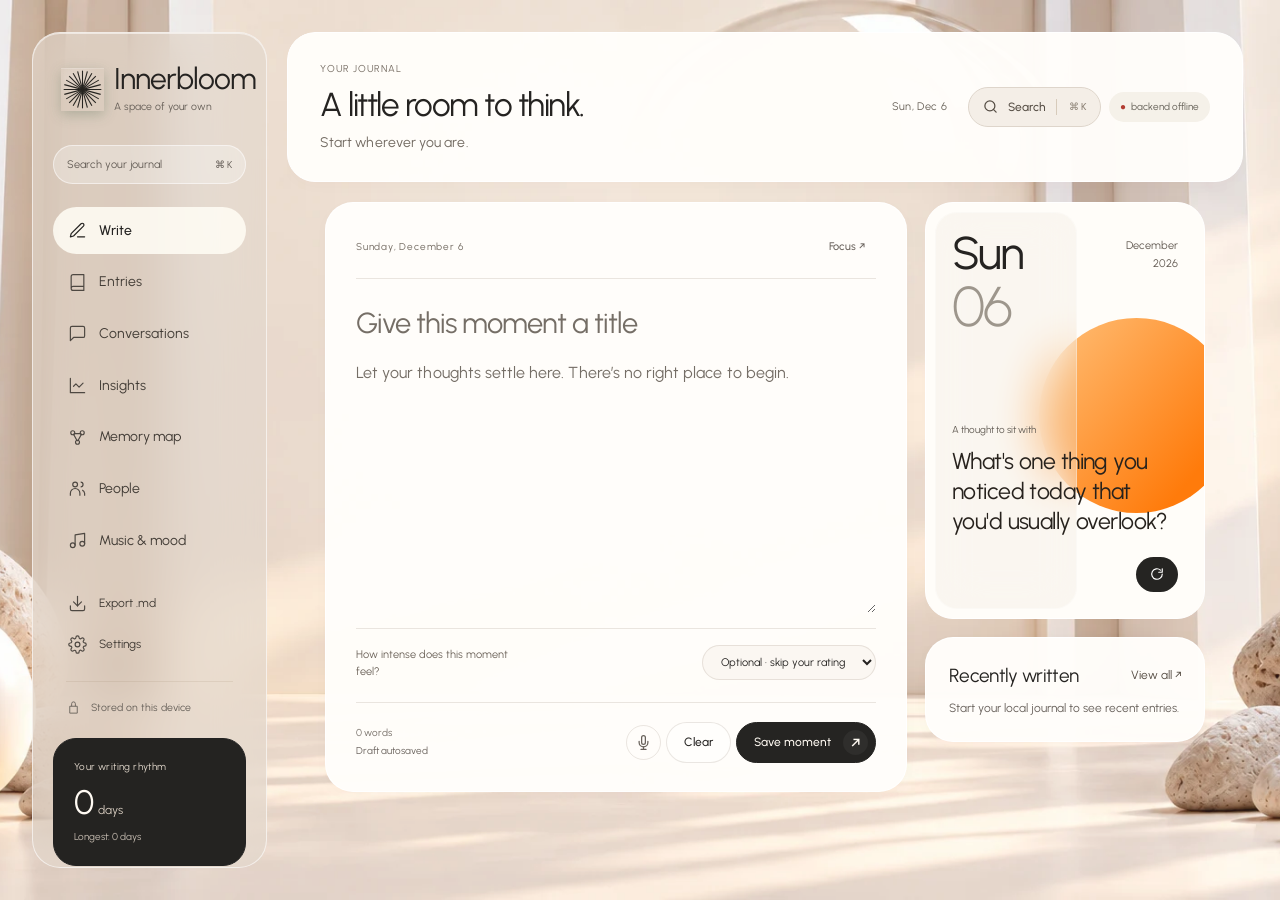
==== index.html @ 9a880c4f "Sculptural glass workspace on bundled local assets Move the frontend out of the single index.html in" ====
<!DOCTYPE html>

<html lang="en">
<head>
<meta charset="utf-8"/>
<meta content="width=device-width, initial-scale=1.0" name="viewport"/>
<link href="assets/memory-map.css?v=innerbloom-5" rel="stylesheet"/>
<title>Innerbloom — Your AI Journal</title>




<link href="assets/base.css?v=innerbloom-5" rel="stylesheet"/><link href="assets/glass.css?v=innerbloom-5" rel="stylesheet"/><link href="assets/refinements.css?v=innerbloom-5" rel="stylesheet"/><link href="assets/innerbloom.css?v=innerbloom-5" rel="stylesheet"/><meta content="light" name="color-scheme"/><meta content="default-src 'self'; script-src 'self' 'unsafe-inline'; style-src 'self' 'unsafe-inline'; font-src 'self'; img-src 'self' data: blob: https://i.scdn.co https://mosaic.scdn.co https://image-cdn-ak.spotifycdn.com https://platform-lookaside.fbsbx.com; connect-src 'self' http://127.0.0.1:* http://localhost:*; object-src 'none'; base-uri 'self'; form-action 'self'" http-equiv="Content-Security-Policy"/></head>
<body>
<!-- =========================================================================
     LAYOUT
     ========================================================================= -->
<div class="app">
<!-- -------- SIDEBAR -------- -->
<aside class="sidebar" id="sidebar">
<div class="brand">
<div class="brand-logo"><svg aria-hidden="true" fill="none" stroke="currentColor" stroke-width="1.2" viewbox="0 0 48 48"><path d="M24 3v42" transform="rotate(0 24 24)"></path><path d="M24 3v42" transform="rotate(15 24 24)"></path><path d="M24 3v42" transform="rotate(30 24 24)"></path><path d="M24 3v42" transform="rotate(45 24 24)"></path><path d="M24 3v42" transform="rotate(60 24 24)"></path><path d="M24 3v42" transform="rotate(75 24 24)"></path><path d="M24 3v42" transform="rotate(90 24 24)"></path><path d="M24 3v42" transform="rotate(105 24 24)"></path><path d="M24 3v42" transform="rotate(120 24 24)"></path><path d="M24 3v42" transform="rotate(135 24 24)"></path><path d="M24 3v42" transform="rotate(150 24 24)"></path><path d="M24 3v42" transform="rotate(165 24 24)"></path></svg></div>
<div class="brand-text">
<span class="title">Innerbloom</span>
<span class="sub">A space of your own</span>
</div>
</div><button aria-label="Search journal and commands" class="sidebar-search" data-command="" type="button"><span>Search your journal</span><kbd>⌘ K</kbd></button>

<div class="nav-item active" data-view="write" role="button" tabindex="0">
<svg fill="none" stroke="currentColor" stroke-linecap="round" stroke-linejoin="round" stroke-width="2" viewbox="0 0 24 24"><path d="M12 20h9"></path><path d="M16.5 3.5a2.121 2.121 0 0 1 3 3L7 19l-4 1 1-4 12.5-12.5z"></path></svg>
<span>Write</span><span class="kbd">W</span>
</div>
<div class="nav-item" data-view="entries" role="button" tabindex="0">
<svg fill="none" stroke="currentColor" stroke-linecap="round" stroke-linejoin="round" stroke-width="2" viewbox="0 0 24 24"><path d="M4 19.5v-15A2.5 2.5 0 0 1 6.5 2H20v20H6.5a2.5 2.5 0 0 1 0-5H20"></path></svg>
<span>Entries</span><span class="kbd">E</span>
</div>
<div class="nav-item" data-view="chat" role="button" tabindex="0">
<svg fill="none" stroke="currentColor" stroke-linecap="round" stroke-linejoin="round" stroke-width="2" viewbox="0 0 24 24"><path d="M21 15a2 2 0 0 1-2 2H7l-4 4V5a2 2 0 0 1 2-2h14a2 2 0 0 1 2 2z"></path></svg>
<span>Conversations</span><span class="kbd">C</span>
</div>
<div class="nav-item" data-view="insights" role="button" tabindex="0">
<svg fill="none" stroke="currentColor" stroke-linecap="round" stroke-linejoin="round" stroke-width="2" viewbox="0 0 24 24"><path d="M3 3v18h18"></path><path d="m19 9-5 5-4-4-3 3"></path></svg>
<span>Insights</span><span class="kbd">I</span>
</div>
<div class="nav-item" data-view="graph" role="button" tabindex="0">
<svg fill="none" stroke="currentColor" stroke-linecap="round" stroke-linejoin="round" stroke-width="2" viewbox="0 0 24 24"><circle cx="6" cy="6" r="2.5"></circle><circle cx="18" cy="6" r="2.5"></circle><circle cx="12" cy="18" r="2.5"></circle><line x1="8" x2="16" y1="7.2" y2="7.2"></line><line x1="7" x2="11.5" y1="8" y2="16"></line><line x1="17" x2="12.5" y1="8" y2="16"></line></svg>
<span>Memory map</span><span class="kbd">G</span>
</div>

<div class="nav-item" data-view="people" role="button" tabindex="0"><svg fill="none" stroke="currentColor" stroke-width="1.5" viewBox="0 0 24 24"><circle cx="9" cy="7" r="3"/><path d="M3 21v-3a6 6 0 0 1 12 0v3M16 4a3 3 0 0 1 0 6M18 14a5 5 0 0 1 3 4v3"/></svg><span>People</span></div>
<div class="nav-item" data-view="music" role="button" tabindex="0">
<svg fill="none" stroke="currentColor" stroke-linecap="round" stroke-linejoin="round" stroke-width="2" viewbox="0 0 24 24"><path d="M9 18V5l12-2v13"></path><circle cx="6" cy="18" r="3"></circle><circle cx="18" cy="16" r="3"></circle></svg>
<span>Music &amp; mood</span>
<span class="dot-indicator" id="spotify-nav-dot" style="display:none;"></span>
</div>

<div class="nav-item" id="nav-export" role="button" tabindex="0">
<svg fill="none" stroke="currentColor" stroke-linecap="round" stroke-linejoin="round" stroke-width="2" viewbox="0 0 24 24"><path d="M21 15v4a2 2 0 0 1-2 2H5a2 2 0 0 1-2-2v-4"></path><polyline points="7 10 12 15 17 10"></polyline><line x1="12" x2="12" y1="15" y2="3"></line></svg>
<span>Export .md</span>
</div>
<div class="nav-item" data-view="settings" role="button" tabindex="0">
<svg fill="none" stroke="currentColor" stroke-linecap="round" stroke-linejoin="round" stroke-width="2" viewbox="0 0 24 24"><circle cx="12" cy="12" r="3"></circle><path d="M19.4 15a1.65 1.65 0 0 0 .33 1.82l.06.06a2 2 0 0 1 0 2.83 2 2 0 0 1-2.83 0l-.06-.06a1.65 1.65 0 0 0-1.82-.33 1.65 1.65 0 0 0-1 1.51V21a2 2 0 0 1-2 2 2 2 0 0 1-2-2v-.09A1.65 1.65 0 0 0 9 19.4a1.65 1.65 0 0 0-1.82.33l-.06.06a2 2 0 0 1-2.83 0 2 2 0 0 1 0-2.83l.06-.06a1.65 1.65 0 0 0 .33-1.82 1.65 1.65 0 0 0-1.51-1H3a2 2 0 0 1-2-2 2 2 0 0 1 2-2h.09A1.65 1.65 0 0 0 4.6 9a1.65 1.65 0 0 0-.33-1.82l-.06-.06a2 2 0 0 1 0-2.83 2 2 0 0 1 2.83 0l.06.06a1.65 1.65 0 0 0 1.82.33H9a1.65 1.65 0 0 0 1-1.51V3a2 2 0 0 1 2-2 2 2 0 0 1 2 2v.09a1.65 1.65 0 0 0 1 1.51 1.65 1.65 0 0 0 1.82-.33l.06-.06a2 2 0 0 1 2.83 0 2 2 0 0 1 0 2.83l-.06.06a1.65 1.65 0 0 0-.33 1.82V9a1.65 1.65 0 0 0 1.51 1H21a2 2 0 0 1 2 2 2 2 0 0 1-2 2h-.09a1.65 1.65 0 0 0-1.51 1z"></path></svg>
<span>Settings</span>
</div>
<div class="local-note"><svg fill="none" stroke="currentColor" stroke-width="1.4" viewbox="0 0 24 24"><path d="M6 10h12v11H6zM9 10V6a3 3 0 0 1 6 0v4"></path></svg><span>Stored on this device</span></div><div class="sidebar-footer">
<div aria-label="View writing statistics" class="streak-card" id="streak-card" role="button" tabindex="0">
<div class="label">Your writing rhythm</div>
<div class="num" id="streak-num">0<span class="unit">days</span></div>
<div class="sub" id="streak-sub">Longest: 0 days</div>
</div>
</div>
</aside>
<!-- -------- MAIN -------- -->
<main class="main">
<div class="topbar"><div class="section-eyebrow" id="section-eyebrow">YOUR JOURNAL</div>
<div>
<h1 id="page-title">A little room to think.</h1>
<div class="greeting" id="greeting">Start wherever you are.</div>
</div>
<div class="topbar-actions"><span class="today-label" id="today-label"></span>
<button aria-label="Open navigation" class="btn btn-ghost mobile-menu-btn" id="menu-btn">
<svg fill="none" stroke="currentColor" stroke-linecap="round" stroke-linejoin="round" stroke-width="2" viewbox="0 0 24 24"><line x1="3" x2="21" y1="6" y2="6"></line><line x1="3" x2="21" y1="12" y2="12"></line><line x1="3" x2="21" y1="18" y2="18"></line></svg>
</button>
<button class="btn btn-ghost" id="btn-palette" title="Search journal and commands" aria-label="Search journal and commands">
<svg fill="none" stroke="currentColor" stroke-linecap="round" stroke-linejoin="round" stroke-width="2" viewbox="0 0 24 24"><circle cx="11" cy="11" r="8"></circle><line x1="21" x2="16.65" y1="21" y2="16.65"></line></svg>
<span class="search-label">Search</span><span class="search-shortcut">⌘ K</span>
</button>
<span class="badge" id="health-badge">● Connecting…</span> <span class="badge insight-badge" id="insight-badge" style="display:none;" title="Insight engines refreshing in background"><span class="spinner"></span><span id="insight-badge-text">insights catching up…</span></span>
</div>
</div>
<div class="content">
<!-- =============== WRITE =============== -->
<section class="view active" id="view-write">
<div class="write-wrap"><div class="editor"><div class="editor-heading"><span class="eyebrow" id="editor-date"></span><button class="anniv-pill" id="anniv-pill" style="display:none;" type="button"><svg aria-hidden="true" fill="none" stroke="currentColor" stroke-linecap="round" stroke-linejoin="round" stroke-width="1.5" viewBox="0 0 24 24"><path d="M12 8v4l3 2"/><circle cx="12" cy="12" r="9"/></svg><span class="anniv-pill-label">A month ago today</span><span class="anniv-pill-meta" id="anniv-pill-meta"></span><span aria-hidden="true" class="anniv-pill-arrow">↗</span></button><button aria-pressed="false" class="btn btn-ghost" id="focus-write">Focus ↗</button></div>
<div class="editor-meta-row">
<input aria-label="Entry title" class="entry-title-input" id="entry-title" placeholder="Give this moment a title" type="text"/>
</div>
<textarea aria-label="Journal entry" class="journal-textarea" id="entry-text" placeholder="Let your thoughts settle here. There’s no right place to begin."></textarea>
<div class="intensity-input"><label for="entry-intensity">How intense does this moment feel?</label><select class="select" id="entry-intensity"><option value="">Optional · skip your rating</option><option value="1">1 / 10 · Low intensity</option><option value="2">2 / 10</option><option value="3">3 / 10</option><option value="4">4 / 10</option><option value="5">5 / 10</option><option value="6">6 / 10</option><option value="7">7 / 10</option><option value="8">8 / 10</option><option value="9">9 / 10</option><option value="10">10 / 10 · High intensity</option></select></div><div class="editor-footer">
<div class="editor-stats">
<span id="word-count">0 words</span>
<span class="auto" id="draft-status">Draft autosaved</span>
</div>
<div class="editor-buttons">
<button aria-label="On-device dictation" class="mic-btn" id="mic-btn" title="On-device dictation">
<svg fill="none" stroke="currentColor" stroke-linecap="round" stroke-linejoin="round" stroke-width="2" viewbox="0 0 24 24"><path d="M12 1a3 3 0 0 0-3 3v8a3 3 0 0 0 6 0V4a3 3 0 0 0-3-3z"></path><path d="M19 10v2a7 7 0 0 1-14 0v-2"></path><line x1="12" x2="12" y1="19" y2="23"></line><line x1="8" x2="16" y1="23" y2="23"></line></svg>
</button>
<button class="btn" id="clear-btn">Clear</button>
<button class="btn btn-primary" id="save-btn"><span>Save moment</span><span aria-hidden="true" class="button-arrow">↗</span></button>
</div>
</div>
</div><aside class="write-rail"><div class="sun-panel"><div class="calendar-heading"><div><span id="day-name"></span><strong id="day-number"></strong></div><span id="month-label"></span></div><div aria-hidden="true" class="sun-disc"></div><div aria-hidden="true" class="frost-strip"></div><div class="prompt-slot"><div class="prompt-card">

<div style="flex:1;">
<div class="label">A thought to sit with</div>
<div class="text" id="prompt-text">Loading a gentle place to begin…</div>
</div>
<button class="btn btn-ghost" id="refresh-prompt" title="New prompt">
<svg fill="none" stroke="currentColor" stroke-linecap="round" stroke-linejoin="round" stroke-width="2" viewbox="0 0 24 24"><path d="M21 12a9 9 0 1 1-3-6.7"></path><polyline points="21 3 21 9 15 9"></polyline></svg>
</button>
</div></div></div><section class="recent-panel"><div class="panel-heading"><h3>Recently written</h3><button class="text-action" data-go="entries">View all ↗</button></div><div id="write-recent"><p class="muted">Your recent moments will appear here.</p></div></section></aside></div>
</section>
<!-- =============== ENTRIES =============== -->
<section class="view" id="view-entries"><div class="archive-panel paper-surface"><div class="panel-heading"><span class="eyebrow" id="entries-count">YOUR COLLECTION</span><button class="btn btn-primary" data-go="write">New entry <span class="button-arrow">＋</span></button></div>
<div class="filters">
<select aria-label="Sort entries" class="select" id="entry-sort"><option value="newest">Newest first</option><option value="oldest">Oldest first</option></select><div class="search-wrap">
<svg fill="none" stroke="currentColor" stroke-linecap="round" stroke-linejoin="round" stroke-width="2" viewbox="0 0 24 24"><circle cx="11" cy="11" r="8"></circle><line x1="21" x2="16.65" y1="21" y2="16.65"></line></svg>
<input aria-label="Search entries" class="input" id="search-input" placeholder="Find a thought, a feeling, a day…" type="text"/>
</div>
<div id="emotion-chips" style="display:flex;gap:6px;flex-wrap:wrap;"></div>
</div>
<div id="entries-list"></div>
</div><aside class="archive-rail"><section class="calendar-panel paper-surface"><div class="panel-heading"><h3 id="archive-month"></h3><div class="calendar-arrows"><button aria-label="Previous month" class="btn btn-ghost" id="calendar-prev">←</button><button aria-label="Next month" class="btn btn-ghost" id="calendar-next">→</button></div></div><div class="calendar-week"><span>M</span><span>T</span><span>W</span><span>T</span><span>F</span><span>S</span><span>S</span></div><div class="calendar-grid" id="archive-calendar"></div><button class="text-action" hidden="" id="calendar-clear">Clear date filter ×</button><div aria-hidden="true" class="calendar-art"><div class="sun-disc"></div><div class="frost-strip"></div></div><p class="calendar-caption">A life, in little moments.</p></section><section class="dark-note"><span>Return to a thought</span><p>Ask your journal what connects these pages.</p><button class="text-action" data-go="chat">Start a conversation ↗</button></section></aside></section>
<!-- =============== CHAT =============== -->
<section class="view" id="view-chat">
<div class="chat-wrap">
<div class="chat-bar">
<div aria-label="Voice" class="persona-picker" id="persona-picker" role="radiogroup"> <button class="persona-pill active" data-persona="companion" type="button"><span class="p-name">Companion</span><span class="p-desc">Warm friend who’s read it all</span></button> <button class="persona-pill" data-persona="observer" type="button"><span class="p-name">Observer</span><span class="p-desc">Quiet, evidence-first</span></button> <button class="persona-pill" data-persona="challenger" type="button"><span class="p-name">Challenger</span><span class="p-desc">Kind but direct</span></button> </div>
<div class="spacer"></div>
<span class="hint">Grounded in your entries</span>
</div>
<div class="chat-feed" id="chat-feed">
<div class="chat-welcome" id="chat-welcome">
<span class="eyebrow">A PLACE TO BEGIN</span><h3>What’s on your mind?</h3>
<p>Start with a question. Follow it back to the moments that matter.</p>
<div class="suggest-wrap">
<div class="suggest" data-q="How have I been feeling this week?" role="button" tabindex="0">How have I been feeling this week?</div>
<div class="suggest" data-q="What themes come up most in my writing?" role="button" tabindex="0">Recurring themes</div>
<div class="suggest" data-q="What am I avoiding?" role="button" tabindex="0">What am I avoiding?</div>
<div class="suggest" data-q="Summarize my last month in 3 sentences." role="button" tabindex="0">Summarize my month</div>
</div>
</div>
</div>
<div class="chat-input-wrap">
<textarea aria-label="Message your journal" class="chat-input" id="chat-input" placeholder="Ask your journal anything…" rows="1"></textarea>
<button aria-label="Send message" class="send-btn" id="chat-send">
<svg fill="none" stroke="currentColor" stroke-linecap="round" stroke-linejoin="round" stroke-width="2" viewbox="0 0 24 24"><line x1="22" x2="11" y1="2" y2="13"></line><polygon points="22 2 15 22 11 13 2 9 22 2"></polygon></svg>
</button>
</div>
</div>
</section>
<!-- =============== INSIGHTS =============== -->
<section class="view" id="view-insights"><div aria-label="Insight sections" class="insight-tabs" role="tablist"><button aria-controls="insight-overview" aria-selected="true" data-insight-tab="overview" id="tab-overview" role="tab" tabindex="0" type="button">Overview</button><button aria-controls="insight-activity" aria-selected="false" data-insight-tab="activity" id="tab-activity" role="tab" tabindex="-1" type="button">Writing habits</button><button aria-controls="insight-reflections" aria-selected="false" data-insight-tab="reflections" id="tab-reflections" role="tab" tabindex="-1" type="button">Reflections</button><button aria-controls="insight-contradictions" aria-selected="false" data-insight-tab="contradictions" id="tab-contradictions" role="tab" tabindex="-1" type="button">Contradictions</button><button aria-controls="insight-triggers" aria-selected="false" data-insight-tab="triggers" id="tab-triggers" role="tab" tabindex="-1" type="button">Triggers</button><button aria-controls="insight-wellbeing" aria-selected="false" data-insight-tab="wellbeing" id="tab-wellbeing" role="tab" tabindex="-1" type="button">Wellbeing</button><button aria-controls="insight-story" aria-selected="false" data-insight-tab="story" id="tab-story" role="tab" tabindex="-1" type="button">Your story</button></div><section aria-labelledby="tab-overview" class="insight-panel" id="insight-overview" role="tabpanel"><div class="insight-overview-grid"><section class="rhythm-panel paper-surface"><div class="section-title">
<h3>The rhythm of your month</h3>
<span class="sub">Last 30 days · model-estimated intensity</span>
</div><div class="card" style="padding-bottom:8px;">
<div id="mood-line-wrap" style="position:relative;height:130px;">
<canvas aria-label="Emotional intensity over the last 30 days; summary below" id="mood-line-canvas" role="img" style="width:100%;height:100%;display:block;"></canvas>
</div>
<div class="chart-axis" id="chart-axis"></div>
<div id="mood-week-compare" style="display:flex;gap:20px;flex-wrap:wrap;margin-top:14px;padding-top:12px;border-top:1px solid var(--border);"></div>
</div><p class="chart-note">These are model estimates of emotional intensity, not measures of a good or bad day. Your own ratings stay with each entry.</p><div class="stat-grid" id="stat-grid"></div></section><aside class="themes-panel paper-surface"><div class="theme-number" id="theme-count">—</div><p class="theme-label">Recurring themes</p><div aria-hidden="true" class="sun-disc"></div><div aria-hidden="true" class="frost-strip"></div><div class="themes-summary" id="themes-summary"><p class="muted">Your recurring topics will take shape as you write.</p></div><button class="btn btn-primary" data-go="graph">Explore connections <span class="button-arrow">↗</span></button></aside></div><section class="evidence-panel paper-surface"><div class="panel-heading"><span class="eyebrow">THE PAGES BEHIND THE PATTERN</span><button class="text-action" data-go="entries">All entries ↗</button></div><div class="evidence-grid" id="insight-evidence"><p class="muted">Your journal entries will appear here.</p></div></section></section><section aria-labelledby="tab-activity" class="insight-panel paper-surface" hidden="" id="insight-activity" role="tabpanel"><div class="section-title">
<h3>The days you came back.</h3>
<span class="sub">A month at a time</span>
</div><div class="card">
<div class="heatmap-wrap"><div class="heatmap" id="heatmap"></div></div>

</div><div class="insight-row" style="margin-top:14px;">
<div class="card">
<div class="section-label" style="font-size:10px;text-transform:uppercase;letter-spacing:0.14em;color:var(--text-dim);margin-bottom:14px;font-weight:700;">The feelings in your pages</div>
<div id="emotion-bars"></div>
</div>
<div class="card">
<div class="section-label" style="font-size:10px;text-transform:uppercase;letter-spacing:0.14em;color:var(--text-dim);margin-bottom:14px;font-weight:700;">What keeps returning</div>
<div class="tag-cloud" id="tag-cloud"></div>
</div>
</div></section><section aria-labelledby="tab-reflections" class="insight-panel paper-surface" hidden="" id="insight-reflections" role="tabpanel"><div class="section-title">
<h3>AI reflection</h3>
<div class="section-title-actions">
<button class="btn" id="btn-weekly">Weekly</button>
<button class="btn" id="btn-monthly">Monthly</button>
<button class="btn btn-primary" id="btn-analyze">Analyze all</button>
</div>
</div><div class="analysis-box" id="analysis-box">Pick a timeframe above and I'll read through your entries.</div></section><section aria-labelledby="tab-contradictions" class="insight-panel paper-surface" hidden="" id="insight-contradictions" role="tabpanel"><div class="section-title">
<h3>Contradictions</h3>
<div class="section-title-actions">
<span class="contradictions-meta" id="contradictions-meta"></span>
<button class="btn btn-primary" id="btn-contradictions-refresh">Find contradictions</button>
</div>
</div><div class="contradiction-list" id="contradiction-list">
<div class="contradictions-empty">Click "Find contradictions" to scan your last 60 days for gaps between what you say and what you do.</div>
</div></section><section aria-labelledby="tab-triggers" class="insight-panel paper-surface" hidden="" id="insight-triggers" role="tabpanel"><div class="section-title">
<h3>Emotional triggers</h3>
<div class="section-title-actions">
<span class="contradictions-meta" id="triggers-meta"></span>
<button class="btn btn-primary" id="btn-triggers-refresh">Map triggers</button>
</div>
</div><div class="trigger-grid" id="trigger-grid">
<div class="triggers-empty">Click "Map triggers" to find what consistently lifts or drains your mood across the last 90 days.</div>
</div></section><section aria-labelledby="tab-wellbeing" class="insight-panel paper-surface" hidden="" id="insight-wellbeing" role="tabpanel"><div class="section-title">
<h3>Wellbeing radar</h3>
<div class="section-title-actions">
<span class="contradictions-meta" id="wellbeing-meta"></span>
<button class="btn btn-primary" id="btn-wellbeing-refresh">Run check</button>
</div>
</div><div class="wellbeing-row" id="wellbeing-row">
<div class="wellbeing-card ok">
<div class="level-strip"></div>
<div class="head"><div class="name">Burnout</div><div class="level">—</div></div>
<div class="summary muted">Click "Run check" to scan the last 14 days for chronic fatigue patterns.</div>
</div>
<div class="wellbeing-card ok">
<div class="level-strip"></div>
<div class="head"><div class="name">Negative spiral</div><div class="level">—</div></div>
<div class="summary muted">Click "Run check" to scan recent days for rapid mood decline.</div>
</div>
</div></section><section aria-labelledby="tab-story" class="insight-panel paper-surface" hidden="" id="insight-story" role="tabpanel"><div class="section-title">
<h3>Your story</h3>
<div class="section-title-actions">
<span class="contradictions-meta" id="narrative-meta"></span>
<button class="btn btn-primary" id="btn-narrative-refresh">Build narrative</button>
</div>
</div><div id="narrative-host">
<div class="narrative-empty">Click "Build narrative" to generate a self-narrative from your last 120 days.</div>
</div></section></section>
<!-- =============== MEMORY GRAPH =============== -->
<section class="view" id="view-graph">
<div class="memory-explorer paper-surface" id="memory-explorer"></div></section>
<!-- =============== MUSIC (SPOTIFY) =============== -->
<section class="view" id="view-people"><div id="people-content"></div></section>
<section class="view" id="view-music">
<div id="music-content"></div>
</section>
<!-- =============== SETTINGS =============== -->
<section class="view" id="view-settings">
<div id="settings-content"></div>
</section>
</div>
</main>
</div>
<!-- =========================================================================
     ENTRY MODAL
     ========================================================================= -->
<div aria-labelledby="modal-title" aria-modal="true" class="modal-backdrop" id="entry-modal" role="dialog">
<div class="modal" id="modal-inner">
<div class="modal-head">
<div style="flex:1;min-width:0;">
<h2 id="modal-title"></h2>
<div class="meta" id="modal-meta"></div>
</div>
<button aria-label="close" class="btn btn-ghost" id="modal-close">
<svg fill="none" stroke="currentColor" stroke-linecap="round" stroke-linejoin="round" stroke-width="2" viewbox="0 0 24 24"><line x1="18" x2="6" y1="6" y2="18"></line><line x1="6" x2="18" y1="6" y2="18"></line></svg>
</button>
</div>
<div class="body" id="modal-body"></div>
<div class="section-label">Reflection questions</div>
<div id="modal-reflect">
<div style="color:var(--text-muted);font-size:13px;">Tap "Questions" below to receive three open prompts about this entry.</div>
</div>
<div class="section-label">Connections</div>
<div id="modal-connections">
<div style="color:var(--text-muted);font-size:13px;">Tap "Connections" below to find related past entries.</div>
</div>
<div class="modal-actions">
<button class="btn btn-danger" id="modal-delete">Delete</button>
<button class="btn" id="modal-edit">Edit</button>
<button class="btn" id="modal-connections-btn">Connections</button>
<button class="btn" id="modal-generate">Questions</button>
<button class="btn btn-primary" id="modal-dismiss">Done</button>
</div>
</div>
</div>
<!-- =========================================================================
     COMMAND PALETTE
     ========================================================================= -->
<div aria-label="Journal command palette" aria-modal="true" class="palette-backdrop" id="palette" role="dialog">
<div class="palette">
<input aria-label="Search entries and commands" class="palette-input" id="palette-input" placeholder="Search entries, jump to a view, or run an action…" type="text"/>
<div class="palette-list" id="palette-list"></div>
</div>
</div>
<div aria-live="polite" class="toast-host" id="toast-host" role="status"></div>
<!-- =========================================================================
     PERSON DETAIL MODAL — social CRM, opens from a person card
     ========================================================================= -->
<div class="modal-backdrop" id="person-modal">
  <div class="modal" id="person-modal-inner" role="dialog" aria-modal="true" aria-label="Person detail"></div>
</div>
<!-- =========================================================================
     MONTH-AGO MODAL — opens from the .anniv-pill on the Write view
     ========================================================================= -->
<div class="modal-backdrop" id="anniv-modal-backdrop">
  <div class="anniv-modal" id="anniv-modal-inner" role="dialog" aria-modal="true" aria-label="A month ago">
    <div class="anniv-head">
      <div>
        <div class="anniv-eyebrow">A month ago</div>
        <div class="anniv-title">Then and now. What shifted, what stayed.</div>
      </div>
      <button class="btn btn-ghost" id="anniv-modal-close" aria-label="close">
        <svg viewBox="0 0 24 24" fill="none" stroke="currentColor" stroke-width="1.5" stroke-linecap="round" stroke-linejoin="round"><line x1="18" y1="6" x2="6" y2="18"/><line x1="6" y1="6" x2="18" y2="18"/></svg>
      </button>
    </div>
    <div id="anniv-modal-body">
      <div class="anniv-reflect-loading">Loading your comparison…</div>
    </div>
  </div>
</div>
<!-- =========================================================================
     CRISIS SUPPORT MODAL
     ========================================================================= -->
<div aria-label="Crisis support" aria-modal="true" class="crisis-modal" id="crisis-modal" role="dialog">
<div class="crisis-inner">
<div class="crisis-heart">
<svg fill="#dc2626" height="28" stroke="none" viewbox="0 0 24 24" width="28"><path d="M20.84 4.61a5.5 5.5 0 0 0-7.78 0L12 5.67l-1.06-1.06a5.5 5.5 0 0 0-7.78 7.78l1.06 1.06L12 21.23l7.78-7.78 1.06-1.06a5.5 5.5 0 0 0 0-7.78z"></path></svg>
</div>
<h2>You matter more than you know</h2>
<p class="crisis-message">
      We noticed something in your words, and we want you to know —
      <strong>you are not alone</strong>. What you're feeling right now is real,
      but pain this deep does not have to be carried alone.
    </p>
<p class="crisis-note">You deserve support through this moment. If you might act on these thoughts or are in immediate danger, contact local emergency services or someone you trust who can stay with you.</p>
<div class="crisis-resources">
<div class="crisis-resource-label">Talk to someone right now — it's free &amp; confidential</div>
<a class="crisis-number" href="tel:9152987821">
<svg fill="none" height="16" stroke="currentColor" stroke-linecap="round" stroke-linejoin="round" stroke-width="2" viewbox="0 0 24 24" width="16"><path d="M22 16.92v3a2 2 0 0 1-2.18 2 19.79 19.79 0 0 1-8.63-3.07A19.5 19.5 0 0 1 4.69 13.6a19.79 19.79 0 0 1-3.07-8.67A2 2 0 0 1 3.6 3h3a2 2 0 0 1 2 1.72c.127.96.361 1.903.7 2.81a2 2 0 0 1-.45 2.11L7.91 10.6a16 16 0 0 0 6 6l.92-.92a2 2 0 0 1 2.11-.45c.907.339 1.85.573 2.81.7A2 2 0 0 1 22 16.92z"></path></svg>
        iCall (India) · 9152987821
      </a>
<a class="crisis-number" href="tel:18602662345">
<svg fill="none" height="16" stroke="currentColor" stroke-linecap="round" stroke-linejoin="round" stroke-width="2" viewbox="0 0 24 24" width="16"><path d="M22 16.92v3a2 2 0 0 1-2.18 2 19.79 19.79 0 0 1-8.63-3.07A19.5 19.5 0 0 1 4.69 13.6a19.79 19.79 0 0 1-3.07-8.67A2 2 0 0 1 3.6 3h3a2 2 0 0 1 2 1.72c.127.96.361 1.903.7 2.81a2 2 0 0 1-.45 2.11L7.91 10.6a16 16 0 0 0 6 6l.92-.92a2 2 0 0 1 2.11-.45c.907.339 1.85.573 2.81.7A2 2 0 0 1 22 16.92z"></path></svg>
        Vandrevala Foundation · 1860-2662-345 (24/7)
      </a>
<a class="crisis-number" href="tel:044-24640050">
<svg fill="none" height="16" stroke="currentColor" stroke-linecap="round" stroke-linejoin="round" stroke-width="2" viewbox="0 0 24 24" width="16"><path d="M22 16.92v3a2 2 0 0 1-2.18 2 19.79 19.79 0 0 1-8.63-3.07A19.5 19.5 0 0 1 4.69 13.6a19.79 19.79 0 0 1-3.07-8.67A2 2 0 0 1 3.6 3h3a2 2 0 0 1 2 1.72c.127.96.361 1.903.7 2.81a2 2 0 0 1-.45 2.11L7.91 10.6a16 16 0 0 0 6 6l.92-.92a2 2 0 0 1 2.11-.45c.907.339 1.85.573 2.81.7A2 2 0 0 1 22 16.92z"></path></svg>
        SNEHI (India) · 044-24640050
      </a>
<a class="crisis-number" href="tel:988">
<svg fill="none" height="16" stroke="currentColor" stroke-linecap="round" stroke-linejoin="round" stroke-width="2" viewbox="0 0 24 24" width="16"><path d="M22 16.92v3a2 2 0 0 1-2.18 2 19.79 19.79 0 0 1-8.63-3.07A19.5 19.5 0 0 1 4.69 13.6a19.79 19.79 0 0 1-3.07-8.67A2 2 0 0 1 3.6 3h3a2 2 0 0 1 2 1.72c.127.96.361 1.903.7 2.81a2 2 0 0 1-.45 2.11L7.91 10.6a16 16 0 0 0 6 6l.92-.92a2 2 0 0 1 2.11-.45c.907.339 1.85.573 2.81.7A2 2 0 0 1 22 16.92z"></path></svg>
        988 Suicide &amp; Crisis Lifeline (US/Intl)
      </a>
</div>
<p class="crisis-footer">You can reach out without having to explain everything. A simple “I need someone with me” is enough to begin.</p>
<button class="btn btn-primary" id="crisis-close" style="width:100%;">Return to my journal</button>
</div>
</div>

<script src="assets/memory-map.js?v=innerbloom-5"></script><script src="assets/app.js?v=innerbloom-5"></script><script src="assets/workspace.js?v=innerbloom-5"></script></body>
</html>
---- assets/memory-map.css ----
.dotmap-toolbar{display:flex;justify-content:space-between;align-items:center;padding:0 0 18px;gap:20px}.dotmap-toolbar p{margin:7px 0 0;font-size:14px;color:#807464}.dotmap-controls{display:flex;gap:8px}.dotmap-controls .btn{padding:8px 13px;font-size:13px}.dotmap-layout{display:grid;grid-template-columns:minmax(0,1fr) 265px;border:1px solid #e8dfd2;border-radius:22px;overflow:hidden;background:#fdfaf5}.dotmap-canvas{min-width:0;position:relative;background:radial-gradient(ellipse at center,#fffefa,#f8f2e8);display:flex;flex-direction:column;justify-content:center;overflow:hidden}.dotmap-svg{width:100%;height:auto;min-height:540px;display:block;touch-action:none;cursor:grab}.dotmap-svg:active{cursor:grabbing}.dotmap-cluster-title{font:600 15px Urbanist,sans-serif;text-transform:capitalize;letter-spacing:.02em}.dotmap-count{font-weight:400;font-size:12px}.dotmap-node{cursor:pointer;outline:none}.dotmap-node:focus circle:last-child{stroke:#28241e;stroke-width:3}.dotmap-label text{font:500 11px Urbanist,sans-serif;fill:#453b2f}.dotmap-legend{display:flex;flex-wrap:wrap;gap:12px;padding:15px 18px;color:#827361;font-size:10px;border-top:1px solid #eee4d7}.dotmap-detail{padding:23px 20px;background:#fffdf8;border-left:1px solid #e8dfd2;min-width:0}.dotmap-detail>.eyebrow{font-size:9px}.dotmap-detail>time{display:block;margin-top:20px;color:#887764;font-size:12px}.dotmap-detail h2{font-size:23px;line-height:1.25;margin:10px 0 12px;overflow-wrap:anywhere}.dotmap-detail>p{font-size:12px;color:#8c765b;line-height:1.6}.dotmap-detail>.btn{font-size:12px;margin:14px 0 24px;padding:10px 18px}.dotmap-related-heading{font-size:12px;border-bottom:1px solid #e8dfd2;padding-bottom:12px}.dotmap-related{max-height:300px;overflow:auto;scrollbar-width:thin}.dotmap-related button{display:block;border:0;border-bottom:1px solid #eee5d9;background:transparent;text-align:left;padding:14px 0 14px 13px;width:100%;position:relative;color:#443b30;cursor:pointer}.dotmap-related button:before{content:'';position:absolute;left:0;top:18px;width:5px;height:5px;border-radius:50%;background:var(--dot-color)}.dotmap-related button:hover{background:#f6efe5}.dotmap-related time{font-size:10px;color:#9a866c}.dotmap-related strong{display:block;font:500 13px Urbanist,sans-serif;line-height:1.35;margin:5px 0}.dotmap-related small{display:block;color:#967f62;font-size:10px;line-height:1.5}.dotmap-note{font-size:11px;color:#8a7b69;line-height:1.6;margin:14px 0 0}
---- assets/base.css ----
/* =========================================================================
   DESIGN TOKENS — Minimal Light Theme
   ========================================================================= */
:root {
  /* ============================================================
     INNERBLOOM design tokens
     Botanical-warm palette: parchment surfaces, deep ink text,
     sage-green accent (growth), apricot secondary (warmth).
     ============================================================ */

  /* Surfaces — warm off-whites, never grey */
  --bg-base: #faf8f4;        /* parchment */
  --bg-1:    #f3efe7;        /* slightly darker for sidebar */
  --bg-2:    #ebe6db;        /* chips, hover swatches */
  --bg-glass: rgba(255, 253, 248, 0.88);
  --bg-glass-strong: rgba(255, 253, 248, 0.96);
  --surface: #ffffff;
  --surface-hover: #fbf9f4;
  --bg-elev: #ffffff;

  /* Text */
  --text: #18181b;
  --text-muted: #52525b;
  --text-dim: #a1a1aa;

  /* Accent — single indigo, no gradients */
  --accent: #b95116;
  --accent-2: #cf692b;
  --accent-3: #d7824d;
  --accent-soft: rgba(219,94,18,0.08);
  --accent-grad: #b95116;
  --warm-grad: #b95116;

  /* Borders */
  --border: #e5e7eb;
  --border-strong: #d4d4d8;

  /* Shadows — subtle, light */
  --shadow-xs: 0 1px 2px rgba(0,0,0,0.04);
  --shadow-sm: 0 1px 3px rgba(0,0,0,0.06), 0 1px 2px rgba(0,0,0,0.03);
  --shadow:    0 4px 12px rgba(0,0,0,0.06), 0 2px 4px rgba(0,0,0,0.03);
  --shadow-lg: 0 12px 28px rgba(0,0,0,0.08), 0 4px 10px rgba(0,0,0,0.04);
  --shadow-xl: 0 24px 48px rgba(0,0,0,0.10), 0 8px 16px rgba(0,0,0,0.05);
  --shadow-glow: 0 0 0 3px rgba(219,94,18,0.15);

  /* Semantic */
  --success: #16a34a;
  --warning: #ca8a04;
  --danger: #dc2626;

  /* Emotion dots */
  --e-happy: #f59e0b;      --e-sad: #3b82f6;
  --e-anxious: #ef4444;    --e-calm: #10b981;
  --e-grateful: #a855f7;   --e-frustrated: #f97316;
  --e-excited: #eab308;    --e-reflective: #cf692b;
  --e-hopeful: #34d399;    --e-tired: #94a3b8;
  --e-angry: #dc2626;      --e-content: #86efac;
  --e-lonely: #9ca3af;     --e-proud: #f59e0b;
  --e-overwhelmed: #fca5a5;--e-neutral: #a1a1aa;

  --radius-sm: 8px; --radius: 12px; --radius-lg: 16px; --radius-xl: 24px;
  /* Tokens used by People, month-ago and persona components */
  --text-on-accent: #ffffff;
  --accent-deep: #8f3c0f;
  --accent-soft-strong: rgba(219,94,18,0.16);
  --warm: #cf692b;
  --warm-2: #d7824d;
  --warm-soft: rgba(207,105,43,0.10);
  --bg-warm-ink: #1f1d18;
}

* { box-sizing: border-box; margin: 0; padding: 0; }
html, body { height: 100%; overflow: hidden; }
body {
  background: var(--bg-base); color: var(--text);
  font-family: 'Inter', -apple-system, BlinkMacSystemFont, sans-serif;
  font-size: 14px; line-height: 1.55;
  -webkit-font-smoothing: antialiased; -moz-osx-font-smoothing: grayscale;
  position: relative;
}
::selection { background: rgba(219,94,18,0.15); color: var(--text); }

/* scrollbars — warm, subtle */
*::-webkit-scrollbar { width: 8px; height: 8px; }
*::-webkit-scrollbar-track { background: transparent; }
*::-webkit-scrollbar-thumb {
  background: rgba(48, 38, 24, 0.12); border-radius: 8px;
  border: 2px solid transparent; background-clip: padding-box;
}
*::-webkit-scrollbar-thumb:hover { background: rgba(48, 38, 24, 0.22); background-clip: padding-box; }

/* =========================================================================
   LAYOUT
   ========================================================================= */
.app { display: grid; grid-template-columns: 240px 1fr; height: 100vh; position: relative; z-index: 1; }

/* ---------- Sidebar ---------- */
.sidebar {
  background: var(--bg-1);
  border-right: 1px solid var(--border);
  padding: 20px 14px; display: flex; flex-direction: column; gap: 2px;
  overflow-y: auto;
}
.brand { display: flex; align-items: center; gap: 11px; padding: 4px 10px 18px; margin-bottom: 6px; border-bottom: 1px solid var(--border); }
.brand-logo {
  width: 36px; height: 36px; border-radius: 12px;
  background: linear-gradient(150deg, var(--accent) 0%, var(--accent-deep) 100%);
  display: flex; align-items: center; justify-content: center;
  box-shadow: 0 4px 12px rgba(47, 82, 56, 0.25), inset 0 1px 0 rgba(255,255,255,0.18);
  position: relative;
  flex-shrink: 0;
}
.brand-logo::after {
  content: ""; position: absolute; inset: 0; border-radius: inherit;
  background: radial-gradient(circle at 30% 25%, rgba(255,255,255,0.18), transparent 55%);
  pointer-events: none;
}
.brand-logo svg { width: 22px; height: 22px; color: white; position: relative; z-index: 1; }
.brand-text { display: flex; flex-direction: column; line-height: 1.15; }
.brand-text .title { font-family: 'Urbanist', sans-serif; font-weight: 600; font-size: 17px; letter-spacing: -0.01em; color: var(--text); }
.brand-text .sub { font-size: 10px; color: var(--text-dim); text-transform: uppercase; letter-spacing: 0.14em; margin-top: 1px; }

.nav-section-label { font-size: 9.5px; text-transform: uppercase; letter-spacing: 0.16em; color: var(--text-dim); padding: 16px 10px 5px; font-weight: 700; }
.nav-item {
  display: flex; align-items: center; gap: 10px; padding: 9px 12px; border-radius: 10px;
  color: var(--text-muted); cursor: pointer;
  transition: background 0.12s ease, color 0.12s ease, box-shadow 0.12s ease;
  font-weight: 500; font-size: 13px; user-select: none; position: relative;
}
.nav-item:hover { background: rgba(0,0,0,0.04); color: var(--text); }
.nav-item:focus-visible { outline: none; box-shadow: var(--shadow-glow); }
.nav-item.active {
  background: var(--accent-soft); color: var(--accent);
  box-shadow: inset 3px 0 0 var(--accent);
  font-weight: 600;
}
.nav-item.active svg { color: var(--accent); }
.nav-item svg { width: 16px; height: 16px; flex-shrink: 0; transition: color 0.12s; color: var(--text-dim); }
.nav-item:hover svg { color: var(--text); }
.nav-item .kbd {
  margin-left: auto; font-size: 10px; color: var(--text-dim);
  font-family: ui-monospace, monospace;
  background: var(--bg-2); border: 1px solid var(--border);
  padding: 1px 5px; border-radius: 4px;
}
.nav-item .dot-indicator { margin-left: auto; width: 6px; height: 6px; border-radius: 50%; background: var(--success); }

.sidebar-footer { margin-top: auto; padding-top: 14px; border-top: 1px solid var(--border); }
.streak-card {
  padding: 14px; border-radius: 12px;
  background: var(--surface); border: 1px solid var(--border);
  cursor: pointer; transition: transform 0.12s, background 0.12s;
  box-shadow: var(--shadow-xs);
}
.streak-card:hover { transform: translateY(-1px); background: var(--surface-hover); }
.streak-card .label { font-size: 10px; color: var(--text-dim); text-transform: uppercase; letter-spacing: 0.12em; font-weight: 600; }
.streak-card .num { font-family: 'Urbanist', sans-serif; font-size: 28px; font-weight: 600; margin-top: 3px; line-height: 1; color: var(--text); }
.streak-card .num .unit { font-size: 11px; color: var(--text-muted); font-family: 'Urbanist', sans-serif; margin-left: 4px; font-weight: 400; }
.streak-card .sub { font-size: 11px; color: var(--text-muted); margin-top: 4px; }

/* ---------- Main ---------- */
.main { overflow-y: auto; position: relative; background: var(--bg-base); }
.topbar {
  position: sticky; top: 0; z-index: 10; padding: 22px 44px;
  display: flex; align-items: center; justify-content: space-between;
  background: rgba(250, 248, 244, 0.85);
  backdrop-filter: blur(14px); -webkit-backdrop-filter: blur(14px);
  border-bottom: 1px solid var(--border);
}
.topbar h1 {
  font-family: 'Urbanist', sans-serif; font-size: 23px; font-weight: 500;
  letter-spacing: -0.02em; line-height: 1.1; color: var(--text);
}
.topbar .greeting { color: var(--text-muted); font-size: 13px; margin-top: 4px; letter-spacing: 0.005em; }
.topbar-actions { display: flex; align-items: center; gap: 8px; }

.content { padding: 32px 40px 100px; max-width: 1100px; margin: 0 auto; }
.view { display: none; animation: fadeIn 0.2s ease; }
.view.active { display: block; }
@keyframes fadeIn { from { opacity: 0; transform: translateY(5px); } to { opacity: 1; transform: translateY(0); } }

/* =========================================================================
   PRIMITIVES
   ========================================================================= */
.btn {
  display: inline-flex; align-items: center; gap: 7px;
  padding: 8px 14px; border-radius: 10px;
  background: var(--bg-elev); color: var(--text);
  border: 1.5px solid var(--border);
  font: inherit; font-weight: 500; font-size: 13px;
  cursor: pointer; user-select: none;
  transition: background 0.15s ease, border-color 0.15s ease, box-shadow 0.15s ease, transform 0.1s ease, color 0.15s ease;
  box-shadow: var(--shadow-xs);
  white-space: nowrap;
}
.btn:hover { background: var(--bg-2); border-color: var(--border-strong); box-shadow: var(--shadow-sm); }
.btn:active { transform: scale(0.97); }
.btn:focus-visible { outline: none; box-shadow: var(--shadow-glow), var(--shadow-xs); }
.btn svg { width: 14px; height: 14px; }
.btn-primary {
  background: var(--accent-grad); border: none; color: white;
  box-shadow: 0 4px 14px rgba(219,94,18,0.28);
}
.btn-primary:hover { transform: translateY(-1px); box-shadow: 0 6px 20px rgba(219,94,18,0.4); background: var(--accent-grad); }
.btn-ghost { background: transparent; border-color: transparent; color: var(--text-muted); box-shadow: none; }
.btn-ghost:hover { background: rgba(219,94,18,0.06); color: var(--text); border-color: var(--border); box-shadow: none; }
.btn-danger { color: var(--danger); border-color: rgba(220,38,38,0.2); }
.btn-danger:hover { background: rgba(220,38,38,0.05); border-color: rgba(220,38,38,0.3); }
.btn-spotify { background: #1db954; border: none; color: white; box-shadow: 0 4px 14px rgba(29,185,84,0.3); }
.btn-spotify:hover { background: #1ed760; transform: translateY(-1px); }
.btn:disabled { opacity: 0.45; cursor: not-allowed; transform: none !important; box-shadow: none !important; }

.glass-card {
  background: var(--bg-glass);
  backdrop-filter: blur(16px); -webkit-backdrop-filter: blur(16px);
  border: 1px solid var(--border);
  border-radius: var(--radius-lg);
  box-shadow: var(--shadow);
  transition: box-shadow 0.2s ease, border-color 0.2s ease;
}
.glass-card:hover { box-shadow: var(--shadow-lg); border-color: var(--border-strong); }

.card {
  background: var(--bg-elev); border: 1.5px solid var(--border);
  border-radius: var(--radius-lg); padding: 22px;
  box-shadow: var(--shadow-sm);
  transition: box-shadow 0.2s ease, border-color 0.2s ease;
}
.card:hover { box-shadow: var(--shadow); border-color: var(--border-strong); }
.card h3 { font-family: 'Urbanist', sans-serif; font-size: 18px; font-weight: 500; margin-bottom: 10px; }

.input, .textarea, .select {
  width: 100%; background: var(--bg-elev); color: var(--text);
  border: 1.5px solid var(--border); border-radius: 10px;
  padding: 10px 13px; font: inherit; font-size: 14px;
  transition: border-color 0.15s ease, box-shadow 0.15s ease;
  box-shadow: var(--shadow-xs);
}
.input:focus, .textarea:focus, .select:focus {
  outline: none; border-color: var(--accent);
  box-shadow: var(--shadow-glow), var(--shadow-xs);
}
.input::placeholder, .textarea::placeholder { color: var(--text-dim); }

.badge {
  display: inline-flex; align-items: center; gap: 5px;
  padding: 3px 10px; border-radius: 20px;
  background: var(--bg-2); border: 1px solid var(--border);
  font-size: 11px; color: var(--text-muted); font-weight: 500;
}
.badge.green { background: rgba(22,163,74,0.10); border-color: rgba(22,163,74,0.25); color: var(--success); }
.badge.red { background: rgba(220,38,38,0.10); border-color: rgba(220,38,38,0.25); color: var(--danger); }

/* Insight refresh badge — small spinner + counter on the topbar */
.insight-badge {
  display: inline-flex; align-items: center; gap: 7px;
  background: rgba(196, 126, 42, 0.08);
  border-color: rgba(196, 126, 42, 0.22);
  color: var(--warning);
  cursor: pointer; user-select: none;
}
.insight-badge .spinner {
  width: 10px; height: 10px; border-radius: 50%;
  border: 2px solid rgba(196, 126, 42, 0.25);
  border-top-color: var(--warning);
  animation: spin 0.9s linear infinite;
}
@keyframes spin { to { transform: rotate(360deg); } }

.kbd-inline {
  font-family: ui-monospace, monospace; font-size: 10px; color: var(--text-muted);
  background: rgba(219,94,18,0.06); border: 1px solid var(--border);
  padding: 1px 5px; border-radius: 4px;
}

/* =========================================================================
   WRITE VIEW
   ========================================================================= */
.write-wrap { display: flex; flex-direction: column; gap: 18px; max-width: 880px; margin: 0 auto; width: 100%; }

/* --- Month-ago trigger pill (small, unobtrusive — opens modal on click) --- */
.anniv-pill {
  display: inline-flex; align-items: center; gap: 9px;
  align-self: flex-start;
  padding: 8px 14px 8px 12px;
  background: linear-gradient(135deg, rgba(79, 124, 90, 0.07), rgba(217, 122, 91, 0.05));
  border: 1px solid rgba(79, 124, 90, 0.22);
  border-radius: 999px;
  color: var(--text);
  font-size: 12.5px;
  font-weight: 500;
  letter-spacing: 0.01em;
  cursor: pointer;
  transition: transform 0.14s ease, background 0.14s ease, border-color 0.14s ease, box-shadow 0.14s ease;
  box-shadow: var(--shadow-sm);
}
.anniv-pill:hover {
  background: linear-gradient(135deg, rgba(79, 124, 90, 0.12), rgba(217, 122, 91, 0.08));
  border-color: rgba(79, 124, 90, 0.38);
  transform: translateY(-1px);
}
.anniv-pill:focus-visible { outline: none; box-shadow: var(--shadow-glow); }
.anniv-pill svg { width: 14px; height: 14px; color: var(--accent); flex-shrink: 0; }
.anniv-pill-label { color: var(--accent-deep); font-weight: 600; }
.anniv-pill-meta { color: var(--text-muted); font-weight: 400; }
.anniv-pill-meta:not(:empty)::before { content: "·"; margin: 0 6px; color: var(--text-dim); }
.anniv-pill-arrow { color: var(--text-dim); margin-left: 2px; transition: transform 0.14s ease; }
.anniv-pill:hover .anniv-pill-arrow { transform: translateX(2px); color: var(--accent); }

/* --- Month-ago modal contents (sits inside .modal-backdrop) --- */
.anniv-modal {
  background: var(--bg-elev);
  border: 1.5px solid var(--border);
  border-radius: var(--radius-xl);
  width: 100%; max-width: 720px; max-height: 88vh;
  overflow-y: auto;
  padding: 30px 32px 26px;
  box-shadow: var(--shadow-xl);
  position: relative;
}
.anniv-modal::before {
  content: ""; position: absolute; left: 0; top: 0; bottom: 0; width: 4px;
  background: linear-gradient(180deg, var(--accent), var(--warm));
  border-radius: var(--radius-xl) 0 0 var(--radius-xl);
}
.anniv-head {
  display: flex; align-items: flex-start; justify-content: space-between;
  gap: 14px; margin-bottom: 18px;
}
.anniv-eyebrow {
  font-size: 10.5px; text-transform: uppercase; letter-spacing: 0.16em;
  font-weight: 700; color: var(--accent);
}
.anniv-title {
  font-family: 'Urbanist', sans-serif; font-size: 22px; color: var(--text);
  letter-spacing: -0.01em; margin-top: 3px; line-height: 1.25;
}
.anniv-grid {
  display: grid; grid-template-columns: 1fr 1fr; gap: 14px; margin-bottom: 16px;
}
@media (max-width: 720px) { .anniv-grid { grid-template-columns: 1fr; } }
.anniv-col {
  background: rgba(255, 253, 248, 0.7);
  border: 1px solid var(--border);
  border-radius: 12px; padding: 14px 16px;
}
.anniv-col-label {
  font-size: 10px; text-transform: uppercase; letter-spacing: 0.14em;
  color: var(--text-dim); font-weight: 700; margin-bottom: 8px;
}
.anniv-col-emo {
  display: inline-flex; align-items: center; gap: 6px;
  font-family: 'Urbanist', sans-serif; font-size: 16px; color: var(--text);
  text-transform: capitalize;
}
.anniv-col-emo .dot {
  width: 8px; height: 8px; border-radius: 50%; box-shadow: 0 0 0 3px rgba(255,255,255,0.7);
}
.anniv-col-meta {
  font-size: 12px; color: var(--text-muted); margin-top: 4px;
}
.anniv-tags { display: flex; gap: 4px; flex-wrap: wrap; margin-top: 8px; }
.anniv-tag {
  font-size: 10.5px; padding: 2px 8px; border-radius: 10px;
  background: var(--bg-2); color: var(--text-muted);
}
.anniv-reflect {
  display: grid; grid-template-columns: max-content 1fr; gap: 8px 14px;
  margin-top: 12px; align-items: baseline;
  padding: 14px 16px;
  background: rgba(79, 124, 90, 0.04);
  border: 1px solid rgba(79, 124, 90, 0.12);
  border-radius: 12px;
}
.anniv-reflect-key {
  font-size: 10px; text-transform: uppercase; letter-spacing: 0.14em;
  font-weight: 700; color: var(--accent);
}
.anniv-reflect-val {
  font-size: 13.5px; color: var(--text); line-height: 1.6;
}
.anniv-reflect-val em { color: var(--accent-deep); font-style: normal; font-weight: 500; }
.anniv-reflect-loading {
  padding: 14px 16px;
  background: rgba(79, 124, 90, 0.04);
  border: 1px dashed rgba(79, 124, 90, 0.18);
  border-radius: 12px;
  font-size: 12.5px;
  color: var(--text-muted);
  margin-top: 12px;
  display: flex; align-items: center; gap: 10px;
}
.anniv-actions { display: flex; gap: 8px; margin-top: 16px; flex-wrap: wrap; }

/* --- Prompt card --- */
.prompt-card {
  background: linear-gradient(135deg, rgba(219,94,18,0.06) 0%, rgba(213,107,40,0.04) 100%);
  border: 1.5px solid rgba(219,94,18,0.15); padding: 20px 24px;
  border-radius: var(--radius-lg); display: flex; gap: 16px; align-items: flex-start;
  box-shadow: var(--shadow-sm);
}
.prompt-card .dot {
  width: 9px; height: 9px; border-radius: 50%; background: var(--accent);
  margin-top: 10px; flex-shrink: 0;
  box-shadow: 0 0 10px rgba(219,94,18,0.4);
  animation: pulse 2.4s ease-in-out infinite;
}
@keyframes pulse { 0%, 100% { opacity: 1; transform: scale(1); } 50% { opacity: 0.55; transform: scale(0.86); } }
.prompt-card .label {
  font-size: 10.5px; color: var(--accent); text-transform: uppercase;
  letter-spacing: 0.16em; font-weight: 700; margin-bottom: 7px;
}
.prompt-card .text {
  font-family: 'Urbanist', sans-serif; font-size: 18px; font-style: italic;
  color: var(--text); line-height: 1.5;
}

/* --- Editor --- */
.editor {
  background: var(--bg-elev); border: 1.5px solid var(--border);
  border-radius: var(--radius-lg); padding: 30px 32px 22px;
  box-shadow: var(--shadow-sm);
  display: flex; flex-direction: column;
  transition: border-color 0.2s ease, box-shadow 0.2s ease;
}
.editor:focus-within { border-color: var(--accent-3); box-shadow: var(--shadow); }
.editor-meta-row { display: flex; align-items: center; gap: 14px; margin-bottom: 12px; flex-wrap: wrap; }
.entry-title-input {
  background: transparent; border: none; color: var(--text);
  font-family: 'Urbanist', sans-serif; font-size: 24px; font-weight: 500;
  flex: 1; min-width: 200px; letter-spacing: -0.02em;
}
.entry-title-input::placeholder { color: var(--text-dim); font-weight: 400; }
.entry-title-input:focus { outline: none; }

.journal-textarea {
  width: 100%; min-height: 320px; background: transparent; border: none;
  color: var(--text); font: inherit; font-size: 16px; line-height: 1.8;
  resize: vertical; font-family: 'Urbanist', sans-serif;
}
.journal-textarea::placeholder { color: var(--text-dim); font-style: italic; }
.journal-textarea:focus { outline: none; }

.editor-footer {
  display: flex; align-items: center; justify-content: space-between;
  padding-top: 18px; margin-top: 16px; border-top: 1px solid var(--border);
  gap: 10px; flex-wrap: wrap;
}
.editor-stats { color: var(--text-dim); font-size: 12px; font-variant-numeric: tabular-nums; }
.editor-stats .auto { margin-left: 12px; color: var(--text-muted); }
.editor-buttons { display: flex; gap: 8px; align-items: center; }

.mic-btn {
  width: 36px; height: 36px; border-radius: 50%; background: var(--bg-elev);
  border: 1.5px solid var(--border); color: var(--text-muted); cursor: pointer;
  display: flex; align-items: center; justify-content: center;
  transition: all 0.15s ease; box-shadow: var(--shadow-xs);
}
.mic-btn:hover { border-color: var(--accent); color: var(--accent); box-shadow: var(--shadow-sm); }
.mic-btn.listening { background: var(--danger); color: white; border-color: var(--danger); animation: pulse 1.5s infinite; }
.mic-btn svg { width: 15px; height: 15px; }

/* =========================================================================
   ENTRIES VIEW
   ========================================================================= */
.filters { display: flex; gap: 10px; align-items: center; margin-bottom: 20px; flex-wrap: wrap; }
.search-wrap { position: relative; flex: 1; max-width: 460px; }
.search-wrap svg { position: absolute; left: 12px; top: 50%; transform: translateY(-50%); width: 15px; height: 15px; color: var(--text-dim); pointer-events: none; }
.search-wrap .input { padding-left: 38px; }

.chip {
  padding: 6px 13px; border-radius: 20px; background: var(--bg-elev);
  border: 1.5px solid var(--border); font-size: 12px; color: var(--text-muted);
  cursor: pointer; transition: all 0.15s ease; user-select: none;
  display: inline-flex; align-items: center; gap: 6px;
  box-shadow: var(--shadow-xs); font-weight: 500;
}
.chip:hover { background: var(--bg-2); border-color: var(--border-strong); color: var(--text); }
.chip.active { background: rgba(219,94,18,0.1); border-color: rgba(219,94,18,0.3); color: var(--accent); }
.chip .dot { width: 7px; height: 7px; border-radius: 50%; }

.month-group-label {
  font-family: 'Urbanist', sans-serif; font-size: 14px; font-weight: 500;
  color: var(--text-muted); margin: 24px 0 10px;
  padding-bottom: 8px; border-bottom: 1.5px solid var(--border);
  letter-spacing: -0.01em;
}

.entry-card {
  background: var(--bg-elev); border: 1.5px solid var(--border); border-radius: var(--radius-lg);
  padding: 18px 22px; margin-bottom: 10px; cursor: pointer;
  transition: all 0.18s ease; position: relative;
  box-shadow: var(--shadow-xs);
}
.entry-card::before {
  content: ''; position: absolute; left: 0; top: 20%; bottom: 20%;
  width: 3px; border-radius: 0 3px 3px 0; background: var(--accent-grad);
  opacity: 0; transition: opacity 0.15s ease;
}
.entry-card:hover {
  border-color: rgba(219,94,18,0.2); transform: translateY(-2px);
  box-shadow: var(--shadow);
}
.entry-card:hover::before { opacity: 1; }
.entry-card .row { display: flex; align-items: center; gap: 10px; margin-bottom: 8px; flex-wrap: wrap; }
.entry-card .date { font-size: 11.5px; color: var(--text-dim); font-variant-numeric: tabular-nums; }
.entry-card .emo-pill {
  display: inline-flex; align-items: center; gap: 6px; font-size: 11px;
  padding: 3px 10px; border-radius: 20px; color: var(--text-muted);
  border: 1px solid var(--border); background: var(--bg-2); font-weight: 500;
}
.entry-card .emo-pill .dot { width: 7px; height: 7px; border-radius: 50%; }
.entry-card .title {
  font-family: 'Urbanist', sans-serif; font-size: 17px; font-weight: 500;
  color: var(--text); margin-bottom: 5px; line-height: 1.35;
}
.entry-card .snippet {
  color: var(--text-muted); font-size: 13px; line-height: 1.65;
  display: -webkit-box; -webkit-line-clamp: 2; line-clamp: 2;
  -webkit-box-orient: vertical; overflow: hidden;
}
.entry-card .tags { display: flex; gap: 5px; margin-top: 10px; flex-wrap: wrap; }
.entry-card .tag {
  font-size: 10.5px; padding: 3px 9px; border-radius: 20px;
  background: rgba(219,94,18,0.07); color: var(--accent);
  border: 1px solid rgba(219,94,18,0.15); font-weight: 500;
}

/* =========================================================================
   MODAL (ENTRY VIEW + EDIT)
   ========================================================================= */
.modal-backdrop {
  position: fixed; inset: 0; z-index: 100;
  background: rgba(24,24,27,0.35); backdrop-filter: blur(6px); -webkit-backdrop-filter: blur(6px);
  display: none; align-items: center; justify-content: center;
  padding: 40px 20px;
}
.modal-backdrop.active { display: flex; animation: fadeIn 0.2s ease; }
.modal {
  background: var(--bg-elev); border: 1.5px solid var(--border); border-radius: var(--radius-xl);
  width: 100%; max-width: 720px; max-height: 88vh;
  overflow-y: auto; padding: 32px;
  box-shadow: var(--shadow-xl);
}
.modal-head { display: flex; align-items: flex-start; justify-content: space-between; margin-bottom: 14px; gap: 14px; }
.modal h2 { font-family: 'Urbanist', sans-serif; font-weight: 500; font-size: 26px; line-height: 1.25; color: var(--text); }
.modal .meta { display: flex; gap: 14px; font-size: 12px; color: var(--text-muted); margin-top: 6px; flex-wrap: wrap; align-items: center; }
.modal .body {
  font-family: 'Urbanist', sans-serif; font-size: 16px; line-height: 1.8;
  color: var(--text); white-space: pre-wrap;
  padding: 20px 0; border-top: 1.5px solid var(--border); border-bottom: 1.5px solid var(--border);
  margin: 14px 0 20px;
}
.modal .body.editing {
  background: rgba(219,94,18,0.03); border-radius: 10px; padding: 16px;
  border: 1.5px dashed rgba(219,94,18,0.25); outline: none;
}
.modal .section-label { font-size: 10.5px; text-transform: uppercase; letter-spacing: 0.14em; color: var(--text-dim); margin: 16px 0 8px; font-weight: 700; }

.reflect-q {
  padding: 12px 15px; background: rgba(219,94,18,0.04);
  border: 1.5px solid rgba(219,94,18,0.12); border-radius: 10px;
  margin-bottom: 8px; font-family: 'Urbanist', sans-serif;
  font-style: italic; color: var(--text); font-size: 14.5px; line-height: 1.55;
}

.related-item {
  display: flex; align-items: center; gap: 10px; padding: 10px 13px;
  background: var(--bg-2); border: 1.5px solid var(--border); border-radius: 10px;
  margin-bottom: 6px; cursor: pointer; transition: all 0.15s ease;
}
.related-item:hover { border-color: rgba(219,94,18,0.25); background: var(--bg-elev); box-shadow: var(--shadow-sm); }
.related-item .dot { width: 7px; height: 7px; border-radius: 50%; flex-shrink: 0; }
.related-item .title { font-size: 13px; color: var(--text); font-weight: 500; overflow: hidden; text-overflow: ellipsis; white-space: nowrap; flex: 1; }
.related-item .date { font-size: 11px; color: var(--text-dim); flex-shrink: 0; }

.modal-actions { display: flex; gap: 8px; margin-top: 20px; justify-content: flex-end; flex-wrap: wrap; }

/* =========================================================================
   CHAT VIEW
   ========================================================================= */
.chat-wrap { display: flex; flex-direction: column; height: calc(100vh - 148px); min-height: 500px; }
.chat-feed {
  flex: 1; overflow-y: auto; padding: 24px 8px;
  display: flex; flex-direction: column; gap: 16px;
  /* No scroll-behavior:smooth — streaming chunks fire scrollTop dozens of
     times per second and smooth scrolling stacks the animations, producing
     the "scroll from top to bottom" feeling. We do instant pinning in JS,
     and only when the user is already near the bottom. */
}

/* === Chat top-bar: mode toggle + personality picker === */
.chat-bar {
  display: flex; align-items: center; gap: 10px; flex-wrap: wrap;
  padding: 10px 8px 12px; border-bottom: 1px solid var(--border);
}
/* .mode-switch retained for back-compat with any cached state; the
   General toggle is no longer rendered. */
.mode-switch { display: none; }
.mode-switch button {
  background: transparent; border: 0; padding: 6px 14px; border-radius: 9px;
  font: inherit; font-size: 12.5px; font-weight: 500; color: var(--text-muted);
  cursor: pointer; transition: all 0.15s ease;
}
.mode-switch button.active { background: var(--accent-grad); color: white; box-shadow: 0 2px 8px rgba(219,94,18,0.25); }
.persona-picker {
  display: flex; gap: 6px; align-items: stretch;
  background: var(--bg-elev); border: 1px solid var(--border); border-radius: 14px;
  padding: 4px; box-shadow: var(--shadow-xs);
}
.persona-pill {
  display: flex; flex-direction: column; align-items: flex-start;
  padding: 6px 12px; border-radius: 10px;
  background: transparent; border: none; color: var(--text-muted);
  cursor: pointer; transition: background 0.15s ease, color 0.15s ease, box-shadow 0.15s ease;
  font: inherit; text-align: left; min-width: 110px;
}
.persona-pill .p-name { font-size: 13px; font-weight: 600; color: var(--text-muted); line-height: 1.2; }
.persona-pill .p-desc { font-size: 10.5px; color: var(--text-dim); margin-top: 1px; line-height: 1.3; }
.persona-pill:hover { background: var(--bg-1); }
.persona-pill:hover .p-name { color: var(--text); }
.persona-pill.active {
  background: linear-gradient(135deg, var(--accent) 0%, var(--accent-deep) 100%);
  box-shadow: 0 2px 8px rgba(47, 82, 56, 0.18), inset 0 1px 0 rgba(255,255,255,0.10);
}
.persona-pill.active .p-name { color: white; }
.persona-pill.active .p-desc { color: rgba(255,255,255,0.78); }
.persona-pill:focus-visible { outline: none; box-shadow: var(--shadow-glow); }

@media (max-width: 760px) {
  .persona-pill .p-desc { display: none; }
  .persona-pill { min-width: 0; padding: 6px 10px; }
}

.chat-bar .spacer { flex: 1; }
.chat-bar .hint { font-size: 11.5px; color: var(--text-dim); }

/* === Markdown inside AI messages === */
.msg.ai .md p { margin: 0 0 8px; }
.msg.ai .md p:last-child { margin-bottom: 0; }
.msg.ai .md strong { color: var(--text); font-weight: 600; }
.msg.ai .md em { color: var(--text); font-style: italic; }
.msg.ai .md ul, .msg.ai .md ol { margin: 4px 0 8px; padding-left: 22px; }
.msg.ai .md li { margin: 2px 0; }
.msg.ai .md code {
  background: rgba(219,94,18,0.10); padding: 1px 6px; border-radius: 5px;
  font-family: ui-monospace, SFMono-Regular, Menlo, monospace; font-size: 12.5px;
}
.msg.ai .md pre {
  background: var(--bg-2); border: 1px solid var(--border); border-radius: 8px;
  padding: 10px 12px; overflow-x: auto; margin: 6px 0;
}
.msg.ai .md pre code { background: transparent; padding: 0; font-size: 12px; }
.msg.ai .md a { color: var(--accent); text-decoration: underline; }
.msg.ai .md h1, .msg.ai .md h2, .msg.ai .md h3 { font-size: 15px; font-weight: 600; margin: 10px 0 4px; color: var(--text); }

/* === Agent working steps === */
.agent-steps {
  display: flex; flex-direction: column; gap: 5px;
  max-width: 82%; align-self: flex-start;
  margin: 2px 0 -8px;
  border-left: 2px solid rgba(219,94,18,0.18);
  padding-left: 12px;
}
.agent-steps.collapsed .agent-step:not(.summary) { display: none; }
.agent-step {
  display: flex; align-items: center; gap: 10px;
  padding: 6px 10px; border-radius: 9px;
  background: var(--bg-elev); border: 1px solid var(--border);
  font-family: ui-monospace, SFMono-Regular, Menlo, monospace;
  font-size: 12px; color: var(--text-muted);
  transition: opacity 0.18s ease;
}
.agent-step.summary {
  cursor: pointer;
  background: transparent; border-color: transparent;
  color: var(--text-dim); font-size: 11.5px;
  padding: 2px 4px;
}
.agent-step.summary::before { content: "▸"; margin-right: 4px; transition: transform 0.15s ease; }
.agent-steps:not(.collapsed) .agent-step.summary::before { transform: rotate(90deg); }
.agent-step .icon {
  width: 14px; height: 14px; flex-shrink: 0;
  display: inline-flex; align-items: center; justify-content: center;
}
.agent-step.running .icon::before {
  content: ""; width: 10px; height: 10px;
  border: 2px solid var(--accent); border-top-color: transparent;
  border-radius: 50%; animation: agentSpin 0.85s linear infinite;
}
.agent-step.done .icon::before { content: "✓"; color: var(--accent); font-weight: 700; font-size: 13px; }
@keyframes agentSpin { to { transform: rotate(360deg); } }
.agent-step .label { color: var(--text); flex: 1; overflow: hidden; text-overflow: ellipsis; white-space: nowrap; }
.agent-step .detail {
  color: var(--text-dim); font-size: 11px;
  max-width: 50%; overflow: hidden; text-overflow: ellipsis; white-space: nowrap;
}

/* === Show-more button (insights overflow) === */
.show-more-btn {
  align-self: center; margin-top: 6px;
  padding: 8px 18px; border-radius: 20px;
  background: var(--bg-elev); border: 1.5px solid var(--border); color: var(--text-muted);
  font: inherit; font-size: 12.5px; font-weight: 600; cursor: pointer;
  transition: background 0.15s ease, border-color 0.15s ease, color 0.15s ease;
  letter-spacing: 0.02em;
}
.show-more-btn:hover {
  background: var(--accent-soft); border-color: var(--accent); color: var(--accent);
}
.show-more-btn--grid { grid-column: 1 / -1; justify-self: center; }

/* === Contradiction insight cards === */
.contradiction-list { display: flex; flex-direction: column; gap: 12px; }
.contradiction-card {
  border-radius: 14px; padding: 16px 18px;
  background: var(--bg-elev); border: 1.5px solid var(--border);
  box-shadow: var(--shadow-xs); display: flex; flex-direction: column; gap: 10px;
}
.contradiction-card .head {
  display: flex; align-items: center; gap: 8px; flex-wrap: wrap;
  font-size: 11px; text-transform: uppercase; letter-spacing: 0.12em;
  color: var(--text-dim); font-weight: 700;
}
.contradiction-card .pattern-tag {
  background: rgba(219,94,18,0.10); color: var(--accent);
  border: 1px solid rgba(219,94,18,0.22);
  padding: 2px 9px; border-radius: 99px; font-size: 10.5px; letter-spacing: 0.04em;
}
.contradiction-card .sev { padding: 2px 9px; border-radius: 99px; font-size: 10.5px; letter-spacing: 0.04em; }
.contradiction-card .sev.low    { background: rgba(34,197,94,0.10);  color: #16a34a; border: 1px solid rgba(34,197,94,0.25); }
.contradiction-card .sev.medium { background: rgba(234,179,8,0.10);  color: #ca8a04; border: 1px solid rgba(234,179,8,0.25); }
.contradiction-card .sev.high   { background: rgba(244,63,94,0.10);  color: #e11d48; border: 1px solid rgba(244,63,94,0.25); }
.contradiction-card .pair { display: flex; flex-direction: column; gap: 6px; }
.contradiction-card .line {
  display: flex; gap: 10px; align-items: flex-start;
  font-size: 14px; color: var(--text); line-height: 1.55;
}
.contradiction-card .line .marker {
  flex-shrink: 0; width: 56px; font-size: 11px; font-weight: 700;
  text-transform: uppercase; letter-spacing: 0.08em; color: var(--text-dim);
  padding-top: 3px;
}
.contradiction-card .line.stated   .marker { color: var(--accent); }
.contradiction-card .line.behavior .marker { color: #e11d48; }
.contradiction-card .note {
  font-size: 13px; color: var(--text-muted); line-height: 1.55;
  border-top: 1px solid var(--border); padding-top: 10px; font-style: italic;
}
.contradictions-meta {
  font-size: 12px; color: var(--text-dim);
  display: flex; gap: 12px; align-items: center; flex-wrap: wrap;
}
.contradictions-empty {
  font-size: 13.5px; color: var(--text-muted); padding: 20px 0; text-align: center;
}

/* === Trigger map cards === */
.trigger-grid {
  display: grid; grid-template-columns: repeat(auto-fill, minmax(300px, 1fr));
  gap: 12px;
}
.trigger-card {
  border-radius: 14px; padding: 14px 16px;
  background: var(--bg-elev); border: 1.5px solid var(--border);
  box-shadow: var(--shadow-xs);
  display: flex; flex-direction: column; gap: 10px; min-height: 0;
}
.trigger-card.negative { border-left: 3px solid #e11d48; }
.trigger-card.positive { border-left: 3px solid #16a34a; }
.trigger-card .head {
  display: flex; align-items: center; gap: 8px; flex-wrap: wrap;
  font-size: 10.5px; text-transform: uppercase; letter-spacing: 0.12em;
  color: var(--text-dim); font-weight: 700;
}
.trigger-card .cat {
  background: rgba(219,94,18,0.10); color: var(--accent);
  border: 1px solid rgba(219,94,18,0.22);
  padding: 2px 9px; border-radius: 99px;
}
.trigger-card .dir {
  display: inline-flex; align-items: center; gap: 4px;
  padding: 2px 9px; border-radius: 99px; font-weight: 700;
}
.trigger-card.negative .dir { background: rgba(244,63,94,0.10); color: #e11d48; border: 1px solid rgba(244,63,94,0.25); }
.trigger-card.positive .dir { background: rgba(34,197,94,0.10); color: #16a34a; border: 1px solid rgba(34,197,94,0.25); }
.trigger-card .freq { color: var(--text-muted); }
.trigger-card .title {
  font-size: 14.5px; color: var(--text); line-height: 1.45; font-weight: 500;
}
.trigger-card .title .arrow { color: var(--text-dim); margin: 0 6px; }
.trigger-card .title .outcome { color: var(--text-muted); font-weight: 400; }
.trigger-card .stats {
  display: flex; align-items: center; gap: 10px; font-size: 11.5px; color: var(--text-dim);
}
.trigger-card .stats .bar {
  flex: 1; height: 4px; background: var(--border); border-radius: 2px; overflow: hidden; position: relative;
}
.trigger-card .stats .bar .fill {
  position: absolute; top: 0; bottom: 0; border-radius: 2px;
}
.trigger-card.negative .stats .bar .fill { background: #e11d48; right: 50%; }
.trigger-card.positive .stats .bar .fill { background: #16a34a; left: 50%; }
.trigger-card .stats .bar .axis {
  position: absolute; left: 50%; top: -2px; bottom: -2px; width: 1px;
  background: var(--border-strong);
}
.trigger-card .stats .delta { font-family: ui-monospace, SFMono-Regular, Menlo, monospace; font-weight: 700; color: var(--text); }
.trigger-card .note {
  font-size: 12.5px; color: var(--text-muted); line-height: 1.55;
  border-top: 1px solid var(--border); padding-top: 9px; font-style: italic;
}
.triggers-empty { font-size: 13.5px; color: var(--text-muted); padding: 20px 0; text-align: center; }

/* === Wellbeing radar (burnout + spiral) === */
.wellbeing-row { display: grid; grid-template-columns: 1fr 1fr; gap: 14px; }
@media (max-width: 720px) { .wellbeing-row { grid-template-columns: 1fr; } }
.wellbeing-card {
  border-radius: 14px; padding: 16px 18px;
  background: var(--bg-elev); border: 1.5px solid var(--border);
  box-shadow: var(--shadow-xs);
  display: flex; flex-direction: column; gap: 10px;
  position: relative; overflow: hidden;
}
.wellbeing-card .level-strip {
  position: absolute; left: 0; top: 0; bottom: 0; width: 4px;
}
.wellbeing-card.ok       .level-strip { background: var(--success); }
.wellbeing-card.watch    .level-strip { background: var(--warning); }
.wellbeing-card.elevated .level-strip { background: var(--warm); }
.wellbeing-card.high     .level-strip { background: var(--danger); }
.wellbeing-card .head {
  display: flex; align-items: center; justify-content: space-between; gap: 10px;
  flex-wrap: wrap;
}
.wellbeing-card .name {
  font-family: 'Urbanist', sans-serif; font-size: 17px; font-weight: 500; color: var(--text);
}
.wellbeing-card .level {
  padding: 3px 12px; border-radius: 99px; font-size: 11px; font-weight: 700;
  letter-spacing: 0.12em; text-transform: uppercase;
}
.wellbeing-card.ok       .level { background: rgba(79, 124, 90, 0.10);   color: var(--success); border: 1px solid rgba(79, 124, 90, 0.25); }
.wellbeing-card.watch    .level { background: rgba(196, 126, 42, 0.12);  color: var(--warning); border: 1px solid rgba(196, 126, 42, 0.30); }
.wellbeing-card.elevated .level { background: rgba(217, 122, 91, 0.14);  color: var(--warm); border: 1px solid rgba(217, 122, 91, 0.30); }
.wellbeing-card.high     .level { background: rgba(196, 65, 58, 0.12);   color: var(--danger); border: 1px solid rgba(196, 65, 58, 0.30); }
.wellbeing-card .stats-row {
  display: flex; gap: 14px; flex-wrap: wrap;
  font-size: 11.5px; color: var(--text-dim);
  font-family: ui-monospace, SFMono-Regular, Menlo, monospace;
}
.wellbeing-card .stats-row .stat {
  display: inline-flex; gap: 6px;
}
.wellbeing-card .stats-row .stat b { color: var(--text); font-weight: 600; }
.wellbeing-card .summary {
  font-size: 13.5px; color: var(--text); line-height: 1.6;
}
.wellbeing-card .summary.muted { color: var(--text-muted); font-style: italic; }

/* === Identity & narrative === */
.narrative-card {
  border-radius: 14px; padding: 22px 24px;
  background: linear-gradient(180deg, var(--bg-elev), var(--bg));
  border: 1.5px solid var(--border);
  box-shadow: var(--shadow-sm);
  display: flex; flex-direction: column; gap: 18px;
}
.narrative-section .label {
  font-size: 10.5px; text-transform: uppercase; letter-spacing: 0.18em;
  color: var(--text-dim); font-weight: 700; margin-bottom: 10px;
}
.narrative-identity {
  display: flex; flex-direction: column; gap: 6px;
  font-family: 'Urbanist', sans-serif; font-size: 18px; line-height: 1.55;
  color: var(--text);
}
.narrative-identity .line {
  padding: 6px 0; border-bottom: 1px dashed var(--border);
}
.narrative-identity .line:last-child { border-bottom: 0; }
.narrative-grid { display: grid; grid-template-columns: repeat(auto-fill, minmax(260px, 1fr)); gap: 12px; }
.narrative-item {
  background: var(--bg-elev); border: 1px solid var(--border);
  border-radius: 11px; padding: 12px 14px;
  display: flex; flex-direction: column; gap: 8px;
}
.narrative-item .head {
  font-size: 13px; font-weight: 600; color: var(--text);
}
.narrative-item .head .value-tag {
  display: inline-block; background: rgba(219,94,18,0.10); color: var(--accent);
  border: 1px solid rgba(219,94,18,0.22);
  font-size: 10.5px; font-weight: 700; letter-spacing: 0.1em; text-transform: uppercase;
  padding: 2px 8px; border-radius: 99px; margin-right: 6px;
}
.narrative-item .body { font-size: 13px; color: var(--text-muted); line-height: 1.55; }
.narrative-tension {
  display: flex; align-items: center; gap: 12px; padding: 10px 14px;
  background: var(--bg-elev); border: 1px solid var(--border); border-radius: 11px;
  font-size: 13px; color: var(--text); line-height: 1.5;
}
.narrative-tension .a, .narrative-tension .b { flex: 1; }
.narrative-tension .vs { color: var(--text-dim); font-size: 11px; font-weight: 700; letter-spacing: 0.12em; text-transform: uppercase; }
.narrative-becoming {
  font-family: 'Urbanist', sans-serif; font-size: 16px; color: var(--text);
  font-style: italic; line-height: 1.6;
  border-left: 3px solid var(--accent); padding: 4px 0 4px 16px;
}
.narrative-empty { font-size: 13.5px; color: var(--text-muted); padding: 28px 0; text-align: center; }

/* === Memory graph === */
.graph-wrap {
  position: relative;
  height: calc(100vh - 180px); min-height: 520px;
  border-radius: 14px;
  background: var(--bg-elev); border: 1.5px solid var(--border);
  box-shadow: var(--shadow-sm); overflow: hidden;
}
#graph-canvas { display: block; width: 100%; height: 100%; cursor: grab; }
#graph-canvas:active { cursor: grabbing; }
.graph-toolbar {
  position: absolute; top: 14px; left: 14px;
  display: flex; gap: 8px; align-items: center;
  background: rgba(255,255,255,0.92); backdrop-filter: blur(10px);
  border: 1px solid var(--border); border-radius: 10px; padding: 6px 10px;
  font-size: 11.5px; color: var(--text-muted);
}
.graph-toolbar b { color: var(--text); font-weight: 600; }
.graph-tip {
  position: absolute; pointer-events: none;
  background: rgba(255,255,255,0.96); backdrop-filter: blur(8px);
  border: 1px solid var(--border); border-radius: 10px; padding: 8px 12px;
  font-size: 12px; color: var(--text); line-height: 1.45;
  max-width: 280px; box-shadow: var(--shadow);
  display: none;
}
.graph-tip .meta { color: var(--text-dim); font-size: 10.5px; margin-top: 2px; }
.graph-empty {
  position: absolute; inset: 0; display: flex; align-items: center; justify-content: center;
  color: var(--text-muted); font-size: 14px;
}
.graph-tool-sub { color: var(--text-dim); margin-left: 6px; }
.graph-legend {
  position: absolute; top: 14px; right: 14px;
  display: flex; flex-direction: column; gap: 6px;
  background: rgba(255,255,255,0.94); backdrop-filter: blur(10px);
  border: 1px solid var(--border); border-radius: 12px;
  padding: 10px 12px; max-width: 260px;
  font-size: 12px; box-shadow: var(--shadow-sm);
  max-height: calc(100% - 28px); overflow-y: auto;
}
.graph-legend-title {
  font-size: 10px; text-transform: uppercase; letter-spacing: 0.12em;
  color: var(--text-dim); font-weight: 700; margin-bottom: 4px;
}
.graph-legend-row {
  display: flex; align-items: center; gap: 8px;
  padding: 4px 6px; margin: 0 -6px;
  border-radius: 6px; cursor: pointer; transition: background 0.12s;
}
.graph-legend-row:hover { background: rgba(219,94,18,0.06); }
.graph-legend-row.muted { opacity: 0.35; }
.graph-legend-row.muted:hover { opacity: 0.6; }
.graph-legend-swatch {
  width: 10px; height: 10px; border-radius: 50%;
  flex-shrink: 0; box-shadow: 0 0 0 2px rgba(255,255,255,0.85);
}
.graph-legend-name {
  font-size: 12px; color: var(--text); font-weight: 500;
  white-space: nowrap; overflow: hidden; text-overflow: ellipsis;
  flex: 1; min-width: 0;
}
.graph-legend-count {
  font-size: 10.5px; color: var(--text-dim);
  background: var(--bg); padding: 1px 6px; border-radius: 8px;
  font-variant-numeric: tabular-nums;
}

/* === People view === */
.people-header {
  font-size: 13.5px; color: var(--text-muted); line-height: 1.6;
  margin-bottom: 20px; padding-bottom: 16px; border-bottom: 1px solid var(--border);
}
.people-grid {
  display: grid; grid-template-columns: repeat(auto-fill, minmax(320px, 1fr));
  gap: 16px;
}
.person-card {
  background: var(--bg-elev); border: 1.5px solid var(--border);
  border-radius: var(--radius-lg); padding: 18px 20px;
  box-shadow: var(--shadow-xs);
  display: flex; flex-direction: column; gap: 14px;
  transition: box-shadow 0.2s ease, border-color 0.2s ease, transform 0.2s ease;
}
.person-card:hover {
  box-shadow: var(--shadow); border-color: var(--border-strong);
  transform: translateY(-1px);
}
.person-head { display: flex; gap: 14px; align-items: center; }
.person-avatar {
  width: 48px; height: 48px; border-radius: 50%;
  display: flex; align-items: center; justify-content: center;
  font-family: 'Urbanist', sans-serif; font-size: 22px; font-weight: 600; color: white;
  box-shadow: 0 4px 12px rgba(48,38,24,0.18), inset 0 1px 0 rgba(255,255,255,0.2);
  flex-shrink: 0; transition: transform 0.2s ease;
}
.person-info { flex: 1; min-width: 0; }
.person-name {
  font-family: 'Urbanist', sans-serif; font-size: 20px; font-weight: 500;
  color: var(--text); letter-spacing: -0.01em; line-height: 1.2;
}
.person-meta { font-size: 11.5px; color: var(--text-muted); margin-top: 3px; }
.person-meta b { color: var(--text); font-weight: 600; }
.person-emo-list { display: flex; flex-direction: column; gap: 5px; }
.person-emo-row {
  display: grid; grid-template-columns: 14px 80px 1fr 38px;
  gap: 8px; align-items: center;
  font-size: 11.5px;
}
.person-emo-row .dot { width: 8px; height: 8px; border-radius: 50%; }
.person-emo-name { color: var(--text); text-transform: capitalize; font-weight: 500; }
.person-emo-bar { background: var(--bg-1); height: 4px; border-radius: 2px; overflow: hidden; }
.person-emo-fill { height: 100%; border-radius: 2px; }
.person-emo-pct { color: var(--text-muted); font-variant-numeric: tabular-nums; text-align: right; }
.person-tags { display: flex; gap: 5px; flex-wrap: wrap; }
.person-entries { display: flex; gap: 5px; flex-wrap: wrap; padding-top: 10px; border-top: 1px solid var(--border); }
.person-card { cursor: pointer; }

/* People CRM: status chips + detail drawer */
.person-chips { display: flex; gap: 6px; flex-wrap: wrap; }
.person-chip {
  font-size: 10.5px; font-weight: 600; padding: 2px 9px; border-radius: 999px;
  display: inline-flex; align-items: center; gap: 4px;
  border: 1px solid var(--border); color: var(--text-muted); background: var(--bg-1);
  text-transform: capitalize;
}
.person-chip.rel      { background: var(--accent-soft); color: var(--accent-deep); border-color: rgba(79,124,90,0.22); }
.person-chip.overdue  { background: rgba(196,65,58,0.10);  color: var(--danger);  border-color: rgba(196,65,58,0.28); }
.person-chip.bday     { background: rgba(196,126,42,0.12); color: var(--warning); border-color: rgba(196,126,42,0.30); }
.person-chip.pin      { background: rgba(217,122,91,0.12); color: var(--warm);    border-color: rgba(217,122,91,0.30); }

.pm-grid { display: grid; grid-template-columns: 1fr 1fr; gap: 12px; }
@media (max-width: 560px) { .pm-grid { grid-template-columns: 1fr; } }
.pm-field { display: flex; flex-direction: column; gap: 5px; }
.pm-field label { font-size: 10.5px; text-transform: uppercase; letter-spacing: 0.12em; color: var(--text-dim); font-weight: 700; }
.pm-note-row {
  display: flex; gap: 10px; align-items: flex-start;
  padding: 10px 12px; background: var(--bg-2); border: 1px solid var(--border);
  border-radius: 10px; margin-bottom: 6px;
}
.pm-note-body { flex: 1; min-width: 0; }
.pm-note-text { font-size: 13px; color: var(--text); line-height: 1.5; white-space: pre-wrap; }
.pm-note-date { font-size: 10.5px; color: var(--text-dim); margin-top: 3px; }
.pm-note-del {
  background: none; border: none; color: var(--text-dim); cursor: pointer;
  font-size: 15px; line-height: 1; padding: 2px 4px; flex-shrink: 0;
}
.pm-note-del:hover { color: var(--danger); }
.pm-note-empty { font-size: 12.5px; color: var(--text-muted); font-style: italic; padding: 6px 0; }
.pm-add-row { display: flex; gap: 8px; margin-top: 8px; }
.pm-add-row .input { flex: 1; }
.cadence-chips { display: flex; gap: 6px; flex-wrap: wrap; }
.cadence-chip {
  font-size: 12px; font-weight: 500; padding: 6px 13px; border-radius: 999px;
  border: 1.5px solid var(--border); background: var(--bg-1); color: var(--text-muted);
  cursor: pointer; transition: all 0.15s ease;
}
.cadence-chip:hover { border-color: var(--border-strong); color: var(--text); }
.cadence-chip.active {
  background: var(--accent-soft); color: var(--accent-deep);
  border-color: rgba(79,124,90,0.35); font-weight: 600;
}
.pm-contact-line { font-size: 12px; color: var(--text-muted); margin-top: 10px; }

/* === Music: simple hour-of-day bar chart === */
.hour-bars {
  display: flex; align-items: flex-end; gap: 3px; height: 72px;
  padding-top: 6px;
}
.hour-bars .hour-col { flex: 1; display: flex; align-items: flex-end; }
.hour-bars .hour-col .bar {
  width: 100%; background: var(--accent);
  border-radius: 3px 3px 0 0; min-height: 2px;
  transition: opacity 0.15s;
}
.hour-axis {
  display: flex; justify-content: space-between;
  font-size: 10px; color: var(--text-dim);
  margin-top: 6px;
}
.hour-meta {
  font-size: 11.5px; color: var(--text-muted); margin-top: 12px;
  padding-top: 10px; border-top: 1px solid var(--border);
}
.hour-meta b { color: var(--accent); font-weight: 600; }
.empty-line { color: var(--text-muted); font-size: 13px; }

/* === Crisis / distress safety card === */
.safety-card {
  border-radius: 14px; padding: 14px 16px; margin: 4px 0 10px;
  background: linear-gradient(180deg, rgba(244,114,182,0.07), rgba(244,114,182,0.02));
  border: 1.5px solid rgba(244,114,182,0.35);
  align-self: stretch; max-width: 82%;
}
.safety-card.soft { border-color: rgba(244,114,182,0.22); }
.safety-card .title { font-weight: 600; color: var(--text); font-size: 13.5px; margin-bottom: 4px; display: flex; gap: 8px; align-items: center; }
.safety-card .title::before { content: "♥"; color: #f472b6; }
.safety-card .body { font-size: 13px; color: var(--text); line-height: 1.55; margin-bottom: 10px; }
.safety-card .resources { display: grid; gap: 6px; }
.safety-card .resource {
  display: flex; justify-content: space-between; gap: 10px; flex-wrap: wrap;
  background: var(--bg-elev); border: 1px solid var(--border); border-radius: 10px;
  padding: 8px 12px; font-size: 12.5px;
}
.safety-card .resource .name { font-weight: 500; color: var(--text); }
.safety-card .resource .detail { color: var(--text-muted); }

.msg {
  max-width: 76%; padding: 14px 18px; border-radius: 18px;
  font-size: 14.5px; line-height: 1.7; animation: msgIn 0.22s ease;
  white-space: pre-wrap; word-wrap: break-word;
  position: relative;
}
@keyframes msgIn { from { opacity: 0; transform: translateY(8px); } to { opacity: 1; transform: translateY(0); } }
.msg.user {
  align-self: flex-end; background: var(--accent-grad); color: white;
  border-bottom-right-radius: 4px; box-shadow: 0 4px 16px rgba(219,94,18,0.25);
}
.msg.ai {
  align-self: flex-start; background: var(--bg-elev);
  border: 1px solid var(--border); border-bottom-left-radius: 6px;
  max-width: 82%; color: var(--text); box-shadow: var(--shadow-sm);
}
.msg.ai .typing-dot {
  display: inline-block; width: 6px; height: 6px; border-radius: 50%;
  background: var(--text-dim); margin: 0 2px;
  animation: typingPulse 1.2s ease-in-out infinite;
}
.msg.ai .typing-dot:nth-child(2) { animation-delay: 0.15s; }
.msg.ai .typing-dot:nth-child(3) { animation-delay: 0.3s; }
@keyframes typingPulse {
  0%, 60%, 100% { opacity: 0.25; transform: translateY(0); }
  30% { opacity: 1; transform: translateY(-3px); }
}

.cite-row { display: flex; gap: 6px; margin-top: 12px; flex-wrap: wrap; }
.cite-pill {
  display: inline-flex; align-items: center; gap: 6px;
  padding: 3px 10px; border-radius: 20px;
  background: rgba(219,94,18,0.08); color: var(--accent);
  border: 1px solid rgba(219,94,18,0.18);
  font-size: 11px; cursor: pointer; transition: all 0.15s ease;
  max-width: 220px; overflow: hidden; text-overflow: ellipsis; white-space: nowrap;
  font-weight: 600; letter-spacing: 0.01em;
  box-shadow: var(--shadow-xs);
}
.cite-pill:hover { background: rgba(219,94,18,0.15); border-color: rgba(219,94,18,0.3); }
.cite-pill .dot { width: 6px; height: 6px; border-radius: 50%; flex-shrink: 0; }

.chat-welcome { text-align: center; padding: 60px 20px 40px; }
.chat-welcome h3 { font-family: 'Urbanist', sans-serif; font-size: 30px; color: var(--text); font-weight: 500; margin-bottom: 10px; }
.chat-welcome p { max-width: 440px; margin: 0 auto 24px; font-size: 14px; color: var(--text-muted); line-height: 1.65; }
.suggest-wrap { display: flex; gap: 8px; justify-content: center; flex-wrap: wrap; max-width: 620px; margin: 0 auto; }
.suggest {
  padding: 10px 16px; background: var(--bg-elev); border: 1.5px solid var(--border);
  border-radius: 12px; font-size: 13px; cursor: pointer;
  transition: all 0.15s ease; color: var(--text); box-shadow: var(--shadow-xs);
  font-weight: 500;
}
.suggest:hover { background: var(--bg-2); border-color: rgba(219,94,18,0.3); box-shadow: var(--shadow-sm); transform: translateY(-1px); }

.chat-input-wrap {
  border-top: 1.5px solid var(--border); padding: 16px 8px 4px;
  display: flex; gap: 10px; align-items: flex-end;
}
.chat-input {
  flex: 1; min-height: 48px; max-height: 200px; padding: 13px 16px;
  background: var(--bg-elev); border: 1.5px solid var(--border); border-radius: 14px;
  color: var(--text); font: inherit; font-size: 14px; resize: none; line-height: 1.5;
  box-shadow: var(--shadow-xs);
}
.chat-input:focus { outline: none; border-color: var(--accent); box-shadow: var(--shadow-glow), var(--shadow-xs); }
.send-btn {
  width: 48px; height: 48px; border-radius: 14px; background: var(--accent-grad);
  border: none; color: white; cursor: pointer;
  display: flex; align-items: center; justify-content: center;
  box-shadow: 0 4px 14px rgba(219,94,18,0.3);
  transition: transform 0.15s ease, box-shadow 0.15s ease;
  flex-shrink: 0;
}
.send-btn:hover { transform: translateY(-1px) scale(1.03); box-shadow: 0 6px 20px rgba(219,94,18,0.4); }
.send-btn svg { width: 18px; height: 18px; }
.send-btn:disabled { opacity: 0.4; cursor: not-allowed; transform: none; box-shadow: none; }

/* =========================================================================
   INSIGHTS VIEW
   ========================================================================= */
.stat-grid { display: grid; grid-template-columns: repeat(auto-fit, minmax(170px, 1fr)); gap: 12px; margin-bottom: 24px; }
.stat-card {
  background: var(--bg-elev); border: 1.5px solid var(--border); border-radius: var(--radius-lg);
  padding: 18px 20px; box-shadow: var(--shadow-xs);
  transition: box-shadow 0.2s ease, border-color 0.2s ease, transform 0.2s ease;
  position: relative; overflow: hidden;
}
.stat-card::before {
  content: ""; position: absolute; left: 0; top: 0; bottom: 0; width: 3px;
  background: linear-gradient(180deg, var(--accent), var(--accent-3));
  opacity: 0; transition: opacity 0.2s ease;
}
.stat-card:hover {
  box-shadow: var(--shadow); border-color: var(--border-strong);
  transform: translateY(-1px);
}
.stat-card:hover::before { opacity: 1; }
.stat-card .label { font-size: 10px; text-transform: uppercase; letter-spacing: 0.14em; color: var(--text-dim); font-weight: 700; }
.stat-card .value { font-family: 'Urbanist', sans-serif; font-size: 32px; font-weight: 500; margin-top: 6px; line-height: 1; color: var(--text); }
.stat-card .value .unit { font-size: 12px; color: var(--text-muted); margin-left: 4px; font-family: 'Urbanist', sans-serif; font-weight: 400; }
.stat-card .sub { font-size: 11.5px; color: var(--text-muted); margin-top: 5px; }

.insight-row { display: grid; grid-template-columns: 1.3fr 1fr; gap: 16px; margin-bottom: 16px; }
@media (max-width: 900px) { .insight-row { grid-template-columns: 1fr; } }

.section-title {
  display: flex; align-items: baseline; justify-content: space-between;
  margin: 28px 0 14px; gap: 12px; flex-wrap: wrap;
}
.section-title h3 {
  font-family: 'Urbanist', sans-serif; font-size: 20px; font-weight: 500;
  color: var(--text); letter-spacing: -0.01em; line-height: 1.2;
}
.section-title .sub {
  font-size: 12px; color: var(--text-muted);
  font-weight: 400; letter-spacing: 0.01em;
}
.section-title-actions { display: flex; gap: 8px; align-items: center; flex-shrink: 0; }
.section-title:first-child { margin-top: 4px; }
.section-title-actions { display: flex; gap: 8px; }

.chart-box { height: 200px; display: flex; align-items: flex-end; gap: 3px; padding: 10px 0 0; position: relative; }
.chart-bar { flex: 1; background: var(--accent-grad); border-radius: 4px 4px 0 0; transition: opacity 0.15s ease; min-height: 2px; position: relative; opacity: 0.8; }
.chart-bar:hover { opacity: 1; }
.chart-bar.empty { background: var(--border); opacity: 0.6; }
.chart-bar .tip {
  position: absolute; bottom: calc(100% + 6px); left: 50%; transform: translateX(-50%);
  background: var(--text); color: white; padding: 5px 9px; border-radius: 7px;
  font-size: 11px; white-space: nowrap; opacity: 0; pointer-events: none;
  transition: opacity 0.15s; z-index: 2;
}
.chart-bar:hover .tip { opacity: 1; }
.chart-axis { display: flex; justify-content: space-between; margin-top: 8px; color: var(--text-dim); font-size: 10.5px; }

.heatmap-wrap { overflow-x: auto; padding: 6px 0; }
.heatmap { display: grid; grid-template-rows: repeat(7, 11px); grid-auto-flow: column; grid-auto-columns: 11px; gap: 3px; }
.heat-cell { border-radius: 3px; background: rgba(219,94,18,0.06); cursor: pointer; position: relative; transition: transform 0.1s; }
.heat-cell:hover { transform: scale(1.4); z-index: 1; }
.heat-cell:hover::after {
  content: attr(data-tip); position: absolute; bottom: calc(100% + 8px); left: 50%; transform: translateX(-50%);
  background: var(--text); color: white; padding: 4px 8px; border-radius: 6px;
  font-size: 11px; white-space: nowrap; z-index: 3; pointer-events: none;
}
.heatmap-legend { display: flex; align-items: center; gap: 6px; margin-top: 10px; font-size: 11px; color: var(--text-muted); }
.heatmap-legend .sq { width: 10px; height: 10px; border-radius: 2px; }

.emo-bar-row { display: flex; align-items: center; gap: 10px; margin-bottom: 10px; }
.emo-bar-label { min-width: 100px; font-size: 12.5px; color: var(--text-muted); text-transform: capitalize; display: flex; align-items: center; gap: 7px; }
.emo-bar-label .dot { width: 8px; height: 8px; border-radius: 50%; }
.emo-bar-track { flex: 1; height: 7px; background: var(--bg-2); border-radius: 4px; overflow: hidden; }
.emo-bar-fill { height: 100%; border-radius: 4px; transition: width 0.6s cubic-bezier(0.4,0,0.2,1); }
.emo-bar-count { font-size: 12px; color: var(--text-dim); min-width: 26px; text-align: right; font-variant-numeric: tabular-nums; }

.tag-cloud { display: flex; flex-wrap: wrap; gap: 7px; }
.tag-cloud .tag {
  padding: 5px 12px; border-radius: 20px; background: rgba(219,94,18,0.07);
  color: var(--accent); border: 1px solid rgba(219,94,18,0.15);
  font-size: 12px; cursor: pointer; font-weight: 500; transition: all 0.15s;
}
.tag-cloud .tag:hover { background: rgba(219,94,18,0.14); border-color: rgba(219,94,18,0.3); }

.analysis-box {
  background: linear-gradient(135deg, rgba(219,94,18,0.04) 0%, rgba(213,107,40,0.03) 100%);
  border: 1.5px solid rgba(219,94,18,0.12); border-radius: var(--radius-lg);
  padding: 22px 24px; font-size: 14px; line-height: 1.75;
  color: var(--text); white-space: pre-wrap; margin-top: 12px;
}
.analysis-box strong { color: var(--accent); font-weight: 600; }
.analysis-box.loading { color: var(--text-muted); font-style: italic; }

/* =========================================================================
   MUSIC VIEW
   ========================================================================= */
.music-hero {
  padding: 24px 28px; border-radius: var(--radius-lg);
  background: linear-gradient(135deg, rgba(29,185,84,0.07) 0%, rgba(219,94,18,0.05) 100%);
  border: 1.5px solid rgba(29,185,84,0.18); margin-bottom: 20px;
  box-shadow: var(--shadow-sm);
}
.music-hero .row { display: flex; align-items: center; gap: 16px; flex-wrap: wrap; }
.music-hero .avatar { width: 50px; height: 50px; border-radius: 50%; overflow: hidden; background: var(--bg-2); box-shadow: var(--shadow-sm); }
.music-hero .avatar img { width: 100%; height: 100%; object-fit: cover; }
.music-hero h2 { font-family: 'Urbanist', sans-serif; font-size: 21px; font-weight: 500; color: var(--text); }
.music-hero .sub { color: var(--text-muted); font-size: 13px; margin-top: 3px; }

.mood-chart { background: var(--bg-elev); border: 1.5px solid var(--border); border-radius: var(--radius-lg); padding: 22px 24px; box-shadow: var(--shadow-sm); }
.mood-quadrant {
  background: var(--bg-elev); border: 1.5px solid var(--border);
  border-radius: var(--radius-lg); padding: 22px 24px; box-shadow: var(--shadow-sm);
}
.mood-quadrant-grid {
  display: grid; grid-template-columns: 1fr 280px; gap: 22px;
  align-items: start;
}
@media (max-width: 860px) {
  .mood-quadrant-grid { grid-template-columns: 1fr; }
}
.quadrant-canvas-wrap {
  position: relative; width: 100%;
  aspect-ratio: 1 / 1;
  max-width: 460px;
}
.quadrant-summary { display: flex; flex-direction: column; gap: 12px; }
.quadrant-centroid {
  background: linear-gradient(135deg, rgba(219,94,18,0.07), rgba(213,107,40,0.05));
  border: 1px solid rgba(219,94,18,0.18);
  border-radius: 12px; padding: 14px 16px;
}
.quadrant-centroid-label { font-size: 11px; text-transform: uppercase; letter-spacing: 0.12em; color: var(--text-dim); font-weight: 700; }
.quadrant-centroid-value { font-family: 'Urbanist', sans-serif; font-size: 20px; color: var(--text); margin-top: 4px; line-height: 1.3; }
.quadrant-centroid-sub  { font-size: 12px; color: var(--text-muted); margin-top: 4px; }
.quadrant-mix {
  display: flex; flex-direction: column; gap: 8px;
}
.quadrant-mix-row {
  display: grid; grid-template-columns: 14px 1fr 36px;
  gap: 10px; align-items: center;
  font-size: 12.5px;
}
.quadrant-mix-row .swatch { width: 10px; height: 10px; border-radius: 3px; }
.quadrant-mix-row .bar-wrap { background: var(--bg-2); height: 6px; border-radius: 3px; overflow: hidden; }
.quadrant-mix-row .bar-fill { height: 100%; border-radius: 3px; transition: width 0.4s ease; }
.quadrant-mix-row .pct { color: var(--text-muted); font-variant-numeric: tabular-nums; text-align: right; }
.quadrant-mix-row .label { color: var(--text); white-space: nowrap; overflow: hidden; text-overflow: ellipsis; }
.music-stat-chip {
  background: var(--bg-elev); border: 1.5px solid var(--border); border-radius: 12px;
  padding: 14px 16px; text-align: left;
  box-shadow: var(--shadow-xs);
  transition: box-shadow 0.2s ease, border-color 0.2s ease;
}
.music-stat-chip:hover { box-shadow: var(--shadow-sm); border-color: var(--border-strong); }
.msc-label { font-size: 9.5px; text-transform: uppercase; letter-spacing: 0.14em; color: var(--text-dim); font-weight: 700; margin-bottom: 4px; }
.msc-val { font-family: 'Urbanist', sans-serif; font-size: 26px; font-weight: 600; color: var(--accent); line-height: 1; }
.msc-sub { font-size: 10.5px; color: var(--text-muted); margin-top: 3px; }

/* === Recent listening card === */
.recent-listening { padding: 22px 24px; }
.recent-listening .rl-stats {
  display: grid; grid-template-columns: repeat(3, 1fr); gap: 18px;
}
@media (max-width: 560px) { .recent-listening .rl-stats { grid-template-columns: 1fr; gap: 10px; } }
.recent-listening .rl-stat { display: flex; flex-direction: column; }
.recent-listening .rl-val {
  font-family: 'Urbanist', sans-serif; font-size: 28px; font-weight: 600;
  color: var(--accent-deep); line-height: 1;
}
.recent-listening .rl-val.rl-time { font-size: 18px; color: var(--text); }
.recent-listening .rl-label {
  font-size: 11px; color: var(--text-muted); margin-top: 4px;
  text-transform: uppercase; letter-spacing: 0.10em; font-weight: 600;
}
.artist-row {
  display: grid; grid-template-columns: repeat(auto-fill, minmax(180px, 1fr));
  gap: 8px;
}
.artist-chip {
  display: flex; align-items: center; gap: 10px;
  padding: 8px 10px; background: var(--bg-1); border: 1px solid var(--border);
  border-radius: 10px; overflow: hidden;
  transition: border-color 0.15s ease, background 0.15s ease;
}
.artist-chip:hover { border-color: var(--border-strong); background: var(--surface-hover); }
.artist-chip img, .artist-chip .art-fallback {
  width: 36px; height: 36px; border-radius: 6px; flex-shrink: 0;
  object-fit: cover; background: var(--bg-2);
}
.artist-info { flex: 1; min-width: 0; }
.artist-name {
  font-size: 13px; font-weight: 600; color: var(--text);
  white-space: nowrap; overflow: hidden; text-overflow: ellipsis;
}
.artist-plays { font-size: 11px; color: var(--text-muted); margin-top: 1px; }

.track-grid { display: grid; grid-template-columns: repeat(auto-fill, minmax(220px, 1fr)); gap: 10px; }
.track {
  display: flex; gap: 10px; align-items: center;
  padding: 10px; background: var(--bg-elev); border: 1.5px solid var(--border);
  border-radius: 12px; transition: all 0.15s ease; overflow: hidden;
  box-shadow: var(--shadow-xs);
}
.track:hover { border-color: rgba(219,94,18,0.2); box-shadow: var(--shadow-sm); transform: translateY(-1px); }
.track .art { width: 40px; height: 40px; border-radius: 8px; background: var(--bg-2); flex-shrink: 0; object-fit: cover; }
.track .info { flex: 1; min-width: 0; }
.track .name { font-size: 13px; font-weight: 500; overflow: hidden; text-overflow: ellipsis; white-space: nowrap; color: var(--text); }
.track .artist { font-size: 11.5px; color: var(--text-muted); overflow: hidden; text-overflow: ellipsis; white-space: nowrap; }

.spotify-disconnected { text-align: center; padding: 60px 20px; }
.spotify-disconnected svg { width: 56px; height: 56px; color: #1db954; margin-bottom: 16px; }
.spotify-disconnected h3 { font-family: 'Urbanist', sans-serif; font-size: 22px; font-weight: 500; margin-bottom: 8px; color: var(--text); }
.spotify-disconnected p { color: var(--text-muted); max-width: 460px; margin: 0 auto 22px; font-size: 13.5px; line-height: 1.6; }

/* =========================================================================
   SETTINGS VIEW
   ========================================================================= */
.settings-section {
  background: var(--bg-elev); border: 1.5px solid var(--border);
  border-radius: var(--radius-lg); padding: 24px; margin-bottom: 14px;
  box-shadow: var(--shadow-xs);
}
.settings-section h3 { font-family: 'Urbanist', sans-serif; font-size: 17px; font-weight: 500; margin-bottom: 6px; color: var(--text); }
.settings-section .desc { color: var(--text-muted); font-size: 13px; margin-bottom: 14px; line-height: 1.6; }
.settings-row { display: flex; align-items: center; gap: 12px; flex-wrap: wrap; margin-top: 10px; }
.settings-row label { font-size: 12px; color: var(--text-muted); min-width: 90px; font-weight: 500; }
.notif-row {
  display: flex; align-items: center; justify-content: space-between; gap: 16px;
  padding: 10px 14px; border-radius: 10px;
  background: var(--bg-elev); border: 1px solid var(--border);
  font-size: 13px; color: var(--text);
  transition: border-color 0.15s ease, background 0.15s ease;
  cursor: pointer;
}
.notif-row:hover { border-color: var(--border-strong); background: var(--surface-hover); }
.notif-row span b { color: var(--text); font-weight: 600; }
.notif-row input[type="checkbox"] {
  width: 18px; height: 18px; accent-color: var(--accent); flex-shrink: 0;
}
.settings-row .input { flex: 1; min-width: 220px; }

.code-line {
  font-family: ui-monospace, monospace; font-size: 12px;
  background: var(--bg-2); color: var(--text);
  padding: 10px 12px; border-radius: 8px; border: 1.5px solid var(--border);
  word-break: break-all; user-select: all;
}

/* =========================================================================
   EMPTY STATE
   ========================================================================= */
.empty {
  text-align: center; padding: 72px 20px; color: var(--text-muted);
  background: var(--bg-elev); border: 1.5px dashed var(--border);
  border-radius: var(--radius-lg);
}
.empty .icon { width: 48px; height: 48px; margin: 0 auto 16px; color: var(--text-dim); opacity: 0.8; }
.empty h3 {
  font-family: 'Urbanist', sans-serif; font-size: 22px; color: var(--text);
  font-weight: 500; margin-bottom: 8px; letter-spacing: -0.01em;
}
.empty p { font-size: 14px; max-width: 380px; margin: 0 auto; line-height: 1.55; }
.empty code {
  background: var(--bg-1); padding: 2px 8px; border-radius: 6px;
  font-size: 12.5px; color: var(--text);
  font-family: ui-monospace, SFMono-Regular, Menlo, monospace;
}

/* =========================================================================
   TOAST
   ========================================================================= */
.toast-host { position: fixed; bottom: 24px; right: 24px; z-index: 200; display: flex; flex-direction: column; gap: 8px; pointer-events: none; }
.toast {
  background: var(--bg-elev); border: 1.5px solid var(--border);
  padding: 12px 16px; border-radius: 12px; font-size: 13px; color: var(--text);
  box-shadow: var(--shadow-lg); animation: toastIn 0.22s ease;
  pointer-events: auto; max-width: 360px; font-weight: 450;
}
.toast.success { border-left: 3px solid var(--success); }
.toast.error { border-left: 3px solid var(--danger); }
@keyframes toastIn { from { opacity: 0; transform: translateY(12px) scale(0.97); } to { opacity: 1; transform: translateY(0) scale(1); } }

/* =========================================================================
   COMMAND PALETTE
   ========================================================================= */
.palette-backdrop {
  position: fixed; inset: 0; z-index: 150;
  background: rgba(30,27,75,0.35); backdrop-filter: blur(8px); -webkit-backdrop-filter: blur(8px);
  display: none; align-items: flex-start; justify-content: center;
  padding: 12vh 20px;
}
.palette-backdrop.active { display: flex; animation: fadeIn 0.15s ease; }
.palette {
  background: var(--bg-elev); border: 1.5px solid var(--border);
  border-radius: var(--radius-xl); width: 100%; max-width: 580px;
  box-shadow: var(--shadow-xl); overflow: hidden;
}
.palette-input {
  width: 100%; border: none; background: transparent;
  padding: 20px 22px; font: inherit; font-size: 15px; color: var(--text);
  border-bottom: 1.5px solid var(--border);
}
.palette-input:focus { outline: none; }
.palette-input::placeholder { color: var(--text-dim); }
.palette-list { max-height: 420px; overflow-y: auto; padding: 8px; }
.palette-item {
  padding: 10px 14px; border-radius: 10px; display: flex; align-items: center;
  gap: 10px; font-size: 13.5px; cursor: pointer; transition: background 0.1s; color: var(--text);
}
.palette-item:hover, .palette-item.active { background: rgba(219,94,18,0.07); }
.palette-item svg { width: 15px; height: 15px; color: var(--text-dim); flex-shrink: 0; }
.palette-item .title { flex: 1; overflow: hidden; text-overflow: ellipsis; white-space: nowrap; }
.palette-item .sub { font-size: 11px; color: var(--text-dim); }
.palette-section-label { font-size: 10px; color: var(--text-dim); text-transform: uppercase; letter-spacing: 0.14em; font-weight: 700; padding: 10px 14px 4px; }

/* =========================================================================
   RESPONSIVE
   ========================================================================= */
@media (max-width: 780px) {
  .app { grid-template-columns: 1fr; }
  .sidebar { position: fixed; inset: 0 auto 0 0; z-index: 50; width: 240px; transform: translateX(-100%); transition: transform 0.22s ease; }
  .sidebar.open { transform: translateX(0); box-shadow: var(--shadow-xl); }
  .content { padding: 20px 18px 80px; }
  .topbar { padding: 14px 20px; }
}
.mobile-menu-btn { display: none; }
@media (max-width: 780px) { .mobile-menu-btn { display: inline-flex; } }

/* =========================================================================
   CRISIS MODAL
   ========================================================================= */
.crisis-modal {
  display: none; position: fixed; inset: 0; z-index: 9999;
  background: rgba(24,24,27,0.45); backdrop-filter: blur(8px); -webkit-backdrop-filter: blur(8px);
  align-items: center; justify-content: center; padding: 20px;
}
.crisis-modal.active { display: flex; animation: fadeIn 0.3s ease; }
.crisis-inner {
  background: var(--bg-elev); border: 1.5px solid rgba(220,38,38,0.15);
  border-radius: var(--radius-xl); padding: 40px 36px; max-width: 540px; width: 100%;
  box-shadow: var(--shadow-xl), 0 0 60px rgba(220,38,38,0.06);
}
.crisis-heart {
  width: 56px; height: 56px; border-radius: 50%; margin: 0 auto 20px;
  background: linear-gradient(135deg, #fecdd3, #fda4af);
  display: flex; align-items: center; justify-content: center;
  animation: heartbeat 1.8s ease-in-out infinite;
}
.crisis-heart svg { width: 28px; height: 28px; color: #dc2626; }
@keyframes heartbeat {
  0%, 100% { transform: scale(1); box-shadow: 0 0 0 0 rgba(220,38,38,0.2); }
  14% { transform: scale(1.12); box-shadow: 0 0 0 8px rgba(220,38,38,0); }
  42% { transform: scale(1.07); }
}
.crisis-inner h2 {
  font-family: 'Urbanist', sans-serif; font-size: 26px; text-align: center;
  margin-bottom: 14px; color: var(--text); font-weight: 500;
}
.crisis-message {
  font-size: 15px; line-height: 1.75; color: var(--text-muted);
  margin-bottom: 16px; text-align: center;
}
.crisis-note {
  font-size: 13.5px; line-height: 1.7; color: var(--text);
  background: rgba(219,94,18,0.04); border-radius: var(--radius);
  padding: 16px 18px; margin-bottom: 22px;
  border-left: 3px solid rgba(219,94,18,0.3);
}
.crisis-resources {
  background: rgba(220,38,38,0.04); border-radius: var(--radius);
  padding: 18px; margin-bottom: 18px; border: 1.5px solid rgba(220,38,38,0.12);
}
.crisis-resource-label {
  font-size: 10.5px; text-transform: uppercase; letter-spacing: 0.14em;
  color: var(--text-muted); margin-bottom: 12px; font-weight: 700;
}
a.crisis-number {
  display: flex; align-items: center; gap: 10px;
  padding: 11px 15px; background: var(--bg-elev);
  border: 1.5px solid rgba(220,38,38,0.15); border-radius: var(--radius-sm);
  margin-bottom: 8px; color: #dc2626; text-decoration: none;
  font-size: 14px; font-weight: 500; transition: all 0.15s;
  box-shadow: var(--shadow-xs);
}
a.crisis-number:last-child { margin-bottom: 0; }
a.crisis-number:hover { background: rgba(220,38,38,0.04); border-color: rgba(220,38,38,0.3); box-shadow: var(--shadow-sm); }
a.crisis-number svg { flex-shrink: 0; color: #dc2626; opacity: 0.7; }
.crisis-footer {
  font-size: 13px; color: var(--text-muted); text-align: center;
  margin-bottom: 20px; line-height: 1.7;
}
---- assets/glass.css ----
/* Innerbloom / warm sculptural glass. All assets are bundled locally. */
@font-face{font-family:Urbanist;src:url('./fonts/Urbanist-Variable.ttf') format('truetype');font-weight:100 900;font-style:normal;font-display:swap}
:root{--font:'Urbanist',Arial,sans-serif;--bg-base:#eee7df;--bg-1:rgba(238,230,220,.76);--bg-2:#f3ede6;--bg-glass:rgba(255,253,250,.92);--bg-glass-strong:#fffdfa;--surface:#fffcf8;--surface-hover:#f5efe7;--bg-elev:#fffdfa;--text:#252321;--text-muted:#68615b;--text-dim:#756e66;--accent:#a84a17;--accent-2:#ce6727;--accent-3:#e8945d;--accent-soft:#f9e5d5;--accent-grad:#242321;--warm-grad:#ef8b38;--border:rgba(93,72,52,.13);--border-strong:rgba(93,72,52,.27);--shadow-xs:none;--shadow-sm:0 4px 16px #5d422105;--shadow:0 12px 40px #5d42210a;--shadow-lg:0 16px 50px #5d422115;--shadow-xl:0 24px 90px #32221335;--shadow-glow:0 0 0 3px #d2784233;--radius-sm:12px;--radius:18px;--radius-lg:24px;--radius-xl:28px;--success:#3d704f;--warning:#916215;--danger:#b23d32;--e-happy:#c3752d;--e-sad:#6c8294;--e-anxious:#b87053;--e-calm:#718568;--e-grateful:#9c7955;--e-frustrated:#b8623d;--e-excited:#bd8a28;--e-reflective:#928071;--e-hopeful:#8b956b;--e-tired:#919291;--e-angry:#af4a3f;--e-content:#819d80;--e-lonely:#96909a;--e-proud:#b99245;--e-overwhelmed:#bd8a7a;--e-neutral:#96908a}
html,body{height:100%;overflow:hidden}body{font-family:var(--font);font-size:15px;line-height:1.55;background:#eee6dc url('./images/sculptural-room.webp') center/cover fixed;color:var(--text)}body::before{content:'';position:fixed;inset:0;background:rgba(250,247,242,.08);pointer-events:none}button,input,textarea,select{font-family:inherit}button{cursor:pointer}a{color:var(--accent)}button:focus-visible,[role=button]:focus-visible,a:focus-visible,summary:focus-visible{outline:2px solid #aa521e;outline-offset:4px}::selection{background:#f3cda7;color:#292522}*{scrollbar-color:#bcb1a5 transparent;scrollbar-width:thin}*[hidden]{display:none!important}h1,h2,h3,h4{font-family:var(--font)!important;font-weight:400;letter-spacing:-.035em}::placeholder{color:#827a72;opacity:1}.app{height:100dvh;grid-template-columns:235px minmax(0,1fr);gap:20px;padding:32px;max-width:1880px;margin:auto}.sidebar{height:100%;min-height:0;overflow-y:auto;padding:28px 20px 20px;border:1px solid #ffffff99;background:rgba(227,216,204,.71);backdrop-filter:blur(24px);-webkit-backdrop-filter:blur(24px);border-radius:28px;box-shadow:inset 0 1px 0 #fff8;gap:4px}.brand{padding:3px 8px 24px;border:0;margin:0;gap:10px}.brand-logo{width:43px;height:43px;background:transparent;border-radius:0;flex-shrink:0}.brand-logo svg{width:43px;height:43px;color:#262420}.brand-text .title{font:400 31px/1 var(--font);letter-spacing:-1px}.brand-text .sub{font:400 10.5px/1.4 var(--font);text-transform:none;letter-spacing:0;color:#655e57;margin-top:6px}.sidebar-search{background:#ffffff46;border:1px solid #fff8;border-radius:100px;padding:12px 13px;display:flex;justify-content:space-between;align-items:center;gap:8px;font-size:11px;color:#645e57;margin:2px 0 19px}.sidebar-search kbd{font-family:var(--font);font-size:10px;white-space:nowrap}.nav-item{padding:13px 15px;min-height:46px;border-radius:100px;font-size:14px;font-weight:400;color:#413b35;gap:12px;flex-shrink:0}.nav-item svg{color:#4e4842;width:19px;height:19px;stroke-width:1.5}.nav-item.active{background:#fffdf5d9;color:#242321;box-shadow:none;font-weight:500}.nav-item.active svg{color:#242321}.nav-item .kbd{font-family:var(--font);border:0;background:none;font-size:10px;color:#756f67;opacity:0;transition:opacity .15s}.nav-item:hover .kbd,.nav-item:focus .kbd{opacity:1}.nav-item:hover{background:#ffffff65}.nav-item[data-view=music]{margin-bottom:16px}.nav-item#nav-export,.nav-item[data-view=settings]{font-size:12px;min-height:36px;padding-block:9px}.local-note{display:flex;align-items:center;gap:10px;font-size:10.5px;color:#655f58;margin:14px 13px 18px;padding-top:18px;border-top:1px solid #8c796024}.local-note svg{width:15px;height:15px;flex-shrink:0}.sidebar-footer{margin-top:auto;padding-top:0;border:0}.streak-card{background:#242321;color:#fff9f0;padding:20px;border:1px solid #222;border-radius:23px;box-shadow:none}.streak-card .label{font-weight:400;color:#e3d9cd;font-size:10px;letter-spacing:.04em;text-transform:none}.streak-card .num{font:400 34px/1.15 var(--font);color:#fffaf3;margin-top:9px}.streak-card .num .unit{font-family:var(--font);color:#d9cec1;font-size:12px}.streak-card .sub{color:#c8beb3;font-size:10px;margin-top:7px}.streak-card:hover{background:#36332e;transform:none}.main{background:none;overflow-y:auto;min-width:0;border-radius:28px;padding-right:5px;scroll-behavior:smooth}.topbar{position:relative;top:auto;z-index:2;min-height:144px;padding:28px 32px;background:rgba(255,253,250,.93);border:1px solid #fff;border-radius:28px;backdrop-filter:none;box-shadow:var(--shadow-sm);align-items:flex-start;flex-wrap:wrap;gap:9px}.section-eyebrow{width:100%;font-size:10px;letter-spacing:.08em;color:#766d63}.topbar>div:not(.section-eyebrow):not(.topbar-actions){flex:1;min-width:0}.topbar h1{font-size:clamp(28px,2.6vw,42px);line-height:1.12;font-weight:400;letter-spacing:-.045em}.topbar .greeting{font-size:14px;color:#716960;margin-top:9px}.topbar-actions{gap:8px;flex-wrap:wrap;justify-content:flex-end;max-width:330px;padding-top:1px}.today-label{font-size:11px;color:#6a635a;margin-right:5px}.topbar .badge{font-size:10px;padding:6px 10px;background:#f5f1e9;border-color:transparent;color:#625e55;white-space:nowrap}.content{max-width:none;padding:20px 0 0;margin:0}.view{min-width:0}.view.active{animation:appear .2s ease-out}@keyframes appear{from{opacity:.3;transform:translateY(3px)}to{opacity:1;transform:none}}.paper-surface,.editor,.recent-panel{border:1px solid #ffffffe0;background:rgba(255,253,250,.94);border-radius:28px;box-shadow:var(--shadow-sm)}.eyebrow{font-size:10px;letter-spacing:.08em;color:#70685f;font-weight:400}.muted{color:var(--text-muted)}.panel-heading{display:flex;justify-content:space-between;align-items:center;gap:15px;margin-bottom:18px}.panel-heading h3{font-size:21px}.text-action{border:0;background:none;color:#51483f;font:400 12px var(--font);cursor:pointer;white-space:nowrap;padding:5px 0}.text-action:hover{color:#a74c1c}.btn{font-size:12px;border:1px solid var(--border);border-radius:100px;min-height:38px;padding:10px 17px;font-weight:500;background:#ffffff70;box-shadow:none}.btn:hover{background:#f0e7dd;border-color:#cbbeb0;box-shadow:none;transform:none}.btn-primary,.send-btn{background:#252422;border:1px solid #252422;color:#fffaf2;box-shadow:none}.btn-primary:hover,.send-btn:hover{background:#403b35;border-color:#403b35;box-shadow:none;transform:none}.btn-ghost{background:transparent;border-color:transparent}.btn-ghost:hover{background:#e9e0d650;border-color:transparent}.button-arrow{display:inline-grid;place-items:center;border-radius:50%;background:#ffffff0c;width:25px;height:25px;margin:-5px -10px -5px 5px;font-size:17px}.btn-danger{color:#a43129;border-color:#e0c6bd}.btn-spotify{background:#252422;color:#fff;box-shadow:none;border-color:#252422}.btn-spotify:hover{background:#414738}.input,.textarea,.select{border-width:1px;border-radius:16px;background:#fbf7f2;font-size:14px;padding:12px 15px;box-shadow:none}.input:focus,.textarea:focus,.select:focus{border-color:#b99978;box-shadow:0 0 0 3px #bd8a5020}.badge{font-weight:400}.kbd-inline{background:#d9d2c433}.glass-card,.card{border:1px solid var(--border);background:rgba(255,253,250,.92);border-radius:22px;box-shadow:none}.glass-card:hover,.card:hover{border-color:var(--border);box-shadow:none}.card h3{font-size:23px}.section-title{margin:25px 0 13px;align-items:center;gap:16px;flex-wrap:wrap}.section-title h3{font-size:25px;font-weight:400}.section-title .sub{font-size:11px;line-height:1.5;max-width:310px}.section-title-actions{flex-wrap:wrap}.empty{padding:45px 24px;background:#fffaf0b3;border-radius:22px;color:#70675e}.empty h3{font-size:26px}.empty p{font-size:14px}.empty code{display:block;margin-top:12px;font:11px ui-monospace,monospace;background:#eee7de;border-radius:8px;padding:12px;overflow-wrap:anywhere}
/* Writing desk */
.write-wrap{display:grid;grid-template-columns:minmax(0,1fr) 280px;gap:18px;align-items:start}.editor{padding:28px 30px;min-height:535px}.editor-heading{display:flex;justify-content:space-between;align-items:center;margin-bottom:25px;padding-bottom:17px;border-bottom:1px solid var(--border)}.editor-heading .btn{min-height:30px;padding:5px 10px;font-size:11px}.editor-meta-row{margin-bottom:16px}.entry-title-input{font:400 29px/1.3 var(--font);letter-spacing:-.035em;min-width:0;width:100%;padding:0;border-radius:4px}.entry-title-input:focus-visible{outline:2px solid #b9997850;outline-offset:6px}.journal-textarea{font:400 16px/1.85 var(--font);min-height:255px;padding:0;letter-spacing:.003em;resize:vertical;border-radius:4px}.journal-textarea::placeholder{font-style:normal;font-size:16px}.journal-textarea:focus-visible{outline:2px solid #b9997850;outline-offset:6px}.editor-footer{padding-top:19px;margin-top:22px;border-width:1px;gap:16px;flex-wrap:wrap}.editor-stats{font-size:10px;line-height:1.8}.editor-stats .auto{display:block;margin:0}.editor-buttons{gap:5px}.mic-btn{width:35px;height:35px;border-width:1px;background:none;box-shadow:none}.intensity-input{display:flex;align-items:center;justify-content:space-between;gap:15px;border-top:1px solid var(--border);padding-top:16px;margin-top:15px}.intensity-input label{font-size:11px;color:#6c6359;max-width:170px}.intensity-input .select{width:auto;max-width:220px;font-size:11px;border-radius:100px;padding:9px 14px}.write-rail{display:grid;gap:18px}.sun-panel{position:relative;overflow:hidden;min-height:360px;border:1px solid white;border-radius:28px;background:#fffdf9;padding:26px}.calendar-heading{position:relative;z-index:2;display:flex;justify-content:space-between;align-items:flex-start;gap:20px}.calendar-heading>div{display:grid;font-size:46px;line-height:1.05;letter-spacing:-.04em}.calendar-heading strong{font-weight:300;color:#9d968c;font-size:56px}.calendar-heading>span{font-size:11px;text-align:right;margin-top:8px;max-width:70px;color:#625a52}.sun-disc{position:absolute;right:-30px;top:115px;background:linear-gradient(130deg,#ffbd74 5%,#ff7b0b 80%);width:195px;height:195px;border-radius:50%;z-index:0}.frost-strip{position:absolute;z-index:1;top:9px;bottom:9px;left:9px;width:51%;border:1px solid #fff5;border-radius:22px;background:rgba(234,226,216,.25);backdrop-filter:blur(23px);-webkit-backdrop-filter:blur(23px);pointer-events:none}.prompt-slot{position:relative;z-index:2;padding-top:85px}.prompt-card{background:none;border:0;padding:0;box-shadow:none;display:block}.prompt-card .label{font-size:10px;text-transform:none;letter-spacing:0;font-weight:400;color:#625c54;margin-bottom:10px}.prompt-card .text{font:400 23px/1.3 var(--font);letter-spacing:-.025em;color:#27221d;text-wrap:pretty}.prompt-card .btn{border:0;background:#252422;color:white;margin-top:20px;float:right;min-height:35px;width:42px;padding:8px;justify-content:center}.prompt-card::after{content:'';clear:both;display:table}.recent-panel{padding:23px}.recent-panel h3{font-size:19px}.recent-panel .panel-heading{margin-bottom:9px}.recent-moment{width:100%;display:flex;align-items:center;justify-content:space-between;gap:15px;text-align:left;border:0;border-top:1px solid var(--border);background:none;padding:15px 0;color:#3f3831;font-size:13px}.recent-moment span{overflow:hidden;text-overflow:ellipsis;white-space:nowrap}.recent-moment small{font-size:10px;white-space:nowrap;color:#71665a}.recent-moment:hover{color:var(--accent)}.recent-panel .muted{font-size:12px}.focus-writing .sidebar,.focus-writing .write-rail{display:none}.focus-writing .app{grid-template-columns:1fr;max-width:1100px}.focus-writing .write-wrap{grid-template-columns:1fr}.focus-writing .editor{min-height:65vh}
/* Archive */
#view-entries.active{display:grid;grid-template-columns:minmax(0,1fr) 260px;gap:18px;align-items:start}.archive-panel{padding:26px 30px}.filters{gap:10px;align-items:center;margin-bottom:20px}.search-wrap{max-width:none;flex:1;min-width:180px}.search-wrap .input{border-radius:100px;padding:12px 16px 12px 39px}.filters>.select{width:auto;font-size:11px;padding:11px;border-radius:100px}#emotion-chips{width:100%;flex-wrap:nowrap!important;overflow-x:auto;padding:2px 0 6px;scrollbar-width:thin}.chip{border-width:1px;font-size:11px;padding:6px 11px;background:transparent;box-shadow:none;white-space:nowrap;font-weight:400}.chip.active{background:#f1e2d3;border-color:#d7bca2;color:#6a431f}.month-group-label{font:400 10px var(--font);text-transform:uppercase;letter-spacing:.06em;margin:20px 0 0;border-bottom:0}.entry-card{display:grid;grid-template-columns:48px minmax(0,1fr);column-gap:18px;margin:0;padding:22px 0;background:none;border-radius:0;border:0;border-bottom:1px solid var(--border);box-shadow:none}.entry-card:hover{background:#f3ebe280;border-color:var(--border);transform:none;box-shadow:none}.entry-card::before{display:none}.entry-card .entry-day{grid-column:1;grid-row:1/6;font-size:35px;font-weight:300;line-height:1.1;color:#655c52;letter-spacing:-1px}.entry-day small{display:block;font-size:11px;margin-top:5px;letter-spacing:0}.entry-card>.row,.entry-card>.title,.entry-card>.snippet,.entry-card>.tags{grid-column:2}.entry-card .row{margin-bottom:7px;gap:8px}.entry-card .date{font-size:10px}.entry-card .badge{font-size:9px;padding:2px 7px}.entry-card .emo-pill{font-size:10px;padding:2px 8px;background:#faf7f1}.entry-card .title{font:400 21px/1.3 var(--font);letter-spacing:-.025em;margin-bottom:6px}.entry-card .snippet{font-size:13px;line-height:1.6;color:#70665c}.entry-card .tags{gap:5px;margin-top:9px}.entry-card .tag{font-size:9px;background:#f0e8dd;color:#71624f;border:0;padding:3px 8px}.archive-rail{display:grid;gap:18px}.calendar-panel{padding:24px 21px;position:relative;overflow:hidden}.calendar-panel .panel-heading{margin:0 0 20px}.calendar-panel h3{font-size:26px;line-height:1.1}.calendar-panel h3 span{display:block;color:#857b6f;font-size:20px}.calendar-arrows{display:flex;gap:2px}.calendar-arrows .btn{min-height:28px;padding:5px;font-size:15px}.calendar-week,.calendar-grid{display:grid;grid-template-columns:repeat(7,1fr);gap:5px;text-align:center}.calendar-week{font-size:9px;color:#766c5f;margin-bottom:12px}.calendar-grid button{position:relative;aspect-ratio:1;border:0;background:none;border-radius:50%;font:400 12px var(--font);color:#554b3e;padding:4px}.calendar-grid button.today{box-shadow:inset 0 0 0 1px #a27d51}.calendar-grid button.has-entry::after{content:'';position:absolute;bottom:-1px;left:calc(50% - 2px);width:4px;height:4px;background:#d7772d;border-radius:50%}.calendar-grid button.selected{background:#292622;color:#fff}.calendar-grid button:not(:disabled):hover{background:#ecdfcf}.calendar-grid button:disabled{opacity:.35;cursor:default}.calendar-art{height:125px;position:relative;margin:14px -21px 0;overflow:hidden}.calendar-art .sun-disc{width:175px;height:175px;top:12px;right:0}.calendar-art .frost-strip{left:0;width:63%;border-radius:0;top:0;bottom:0}.calendar-caption{font-size:18px;letter-spacing:-.03em;position:relative;z-index:2;margin-top:16px}.dark-note{background:#252321;color:#fffaf1;border:1px solid #fff4;border-radius:25px;padding:23px}.dark-note>span{font-size:19px;letter-spacing:-.02em}.dark-note p{font-size:12px;color:#d2c5b7;margin:11px 0 14px;line-height:1.6}.dark-note .text-action{color:#f5e9d8}
/* Insights: overview first, deeper engines one click away. */
.insight-tabs{display:flex;gap:4px;overflow-x:auto;padding:6px;background:#e8ddd0b3;border:1px solid #fff8;border-radius:100px;margin-bottom:19px;scrollbar-width:none}.insight-tabs button{flex:1;white-space:nowrap;min-height:38px;padding:9px 14px;border:0;background:none;border-radius:100px;color:#5e5449;font:400 12px var(--font)}.insight-tabs button[aria-selected=true]{background:#fffdf7;color:#27231d;box-shadow:0 2px 7px #5f3e1310}.insight-tabs button:hover{background:#fffcf090}.insight-panel.paper-surface{padding:28px}.insight-overview-grid{display:grid;grid-template-columns:minmax(0,1fr) 280px;gap:18px}.rhythm-panel{padding:26px 28px;min-width:0}.rhythm-panel .section-title{margin:0 0 22px;display:block}.rhythm-panel .section-title h3{font-size:25px;margin-bottom:5px}.rhythm-panel .card{padding:0!important;background:none;border:0;border-radius:0}.rhythm-panel #mood-line-wrap{height:235px!important}.chart-axis{font-size:10px;color:#756b5f;margin:9px 2px 0 32px}.chart-note{font-size:11px;color:#766b5e;line-height:1.6;margin:18px 0 21px;max-width:520px}.stat-grid{display:grid;grid-template-columns:repeat(4,minmax(0,1fr));gap:15px;margin:0;padding-top:22px;border-top:1px solid var(--border)}.stat-card{border:0;border-radius:0;padding:0;background:none;box-shadow:none}.stat-card:hover{transform:none;box-shadow:none;border:0}.stat-card::before{display:none}.stat-card .label{font:400 10px var(--font);letter-spacing:0;text-transform:none;color:#71675b}.stat-card .value{font:400 29px/1.15 var(--font);margin:9px 0 7px;letter-spacing:-.025em;overflow-wrap:anywhere}.stat-card .value .unit{font:400 10px var(--font)}.stat-card .sub{font-size:10px;color:#7b6e5e;line-height:1.4}.themes-panel{position:relative;overflow:hidden;padding:24px;display:flex;flex-direction:column;min-height:480px}.theme-number{position:relative;z-index:2;font:300 66px/1 var(--font);color:#92877b;letter-spacing:-3px}.theme-label{font-size:12px;color:#685b4c;position:relative;z-index:2;margin-top:7px}.themes-panel .sun-disc{top:50px;right:-35px;width:190px;height:190px}.themes-panel .frost-strip{width:55%}.themes-summary{position:relative;z-index:2;margin-top:88px}.theme-item{border:0;border-top:1px solid #8c73502b;display:block;width:100%;text-align:left;background:none;padding:15px 0;color:#30281e}.theme-item:first-child{border-top:0}.theme-item small{font-size:11px;color:#705d48;display:block;margin-bottom:4px}.theme-item strong{font-size:20px;font-weight:400;letter-spacing:-.025em;display:block}.theme-item span{font-size:11px;color:#6f5f4e;display:block;margin-top:4px}.theme-item:hover strong{text-decoration:underline;text-underline-offset:4px}.themes-summary .muted{background:#fffcf1a6;padding:13px;border-radius:12px;font-size:13px}.themes-panel>.btn{position:relative;z-index:2;margin-top:auto;align-self:flex-end;font-size:11px}.evidence-panel{margin-top:18px;padding:23px 28px}.evidence-panel .panel-heading{margin-bottom:15px}.evidence-grid{display:grid;grid-template-columns:1fr 1fr;gap:26px}.evidence-entry{padding:0;border:0;background:none;text-align:left;color:#35302a;cursor:pointer;min-width:0}.evidence-entry+.evidence-entry{border-left:1px solid var(--border);padding-left:26px}.evidence-entry header{display:flex;justify-content:space-between;gap:15px;align-items:center}.evidence-entry h4{font-size:20px;line-height:1.25}.evidence-entry time{font-size:10px;color:#766b5d;white-space:nowrap}.evidence-entry p{font-size:12px;color:#706657;line-height:1.65;margin-top:8px;display:-webkit-box;-webkit-line-clamp:2;-webkit-box-orient:vertical;overflow:hidden}.evidence-entry:hover h4{color:#a14b17}.insight-panel>.section-title:first-child{margin-top:0}.insight-row{gap:18px;margin-top:23px!important}.tag-cloud .tag{background:#f4e9db;color:#7b5730;border:1px solid #e6d9c7;font-size:13px!important}.heatmap-legend{color:#736454}.heat-cell:hover{outline:1px solid #a15827}.analysis-box{background:#f8f2e8;border:1px solid #ded1bf;border-radius:20px;padding:24px;font:400 15px/1.8 var(--font);color:#53483a}.contradictions-empty,.triggers-empty,.narrative-empty{padding:32px 20px;background:#f4ecdf;border-radius:18px;color:#6b5a44;line-height:1.7}.contradiction-card,.trigger-card,.wellbeing-card,.narrative-card{border:1px solid var(--border);box-shadow:none;border-radius:20px}.contradiction-card .head,.trigger-card .head{font-weight:500;letter-spacing:.05em;font-size:10px}.wellbeing-card .name{font:400 21px var(--font)}.emo-bar-label{font-size:12px}.emo-bar-count{font-size:11px}#insight-activity>.card{overflow:visible}.heatmap-wrap{padding-block:8px}
/* Conversation, graph, music, settings retain every feature. */
.chat-wrap{height:calc(100dvh - 240px);min-height:440px;background:rgba(255,253,250,.95);border:1px solid #fff;border-radius:28px;padding:15px 25px 22px}.chat-bar{gap:12px;padding:8px 0 17px}.mode-switch{border:0;background:#eee5d8;border-radius:100px;padding:4px}.mode-switch button{border-radius:100px;font-size:12px;padding:7px 15px}.mode-switch button.active{background:#fffdf6;color:#26211b;box-shadow:none}.persona-select{font-size:11px;border-radius:100px;padding:10px 13px;border-width:1px;background:none;box-shadow:none}.chat-bar .hint{font-size:10px;color:#796b5b}.chat-feed{padding:24px 7px}.chat-welcome{margin:auto;text-align:center;padding:28px 20px;max-width:620px}.chat-welcome h3{font-size:35px;font-weight:400;letter-spacing:-.04em}.chat-welcome p{font-size:14px;line-height:1.7;max-width:440px;color:#756857;margin:15px auto 25px}.suggest-wrap{display:grid;grid-template-columns:1fr 1fr;gap:10px;max-width:480px;margin:auto}.suggest{border:1px solid #d9caba;border-radius:16px;padding:14px;font-size:12px;background:#f6eee3;color:#69543d;text-align:left}.suggest:hover{background:#efe0cb;border-color:#c8ad8d}.chat-input-wrap{background:#f5eee3;border:1px solid #d8cabb;border-radius:100px;padding:10px 12px 10px 21px;box-shadow:none}.chat-input{background:none;font:400 15px/1.5 var(--font)}.send-btn{border-radius:50%;width:40px;height:40px;flex-shrink:0}.send-btn svg{width:17px;height:17px}.msg{font-size:14px;line-height:1.75;border-radius:20px;max-width:85%;padding:17px 21px;box-shadow:none}.msg.user{background:#eee0cb;color:#372b1d;border:1px solid #dec6a7}.msg.ai{background:#fffaf1;border:1px solid #e2d5c3;color:#3b3227}.cite-pill{background:#f2e1ca;color:#805321;border-color:#ddc4a3}.agent-step{font:11px var(--font);background:#f6efe4}.agent-step .detail{font-size:10px}.graph-wrap{height:calc(100dvh - 290px);min-height:410px;background:rgba(255,253,250,.96);border:1px solid white;border-radius:28px;box-shadow:none}.graph-toolbar{padding:18px 24px;flex-wrap:wrap;font-size:11px;color:#746351;background:none;border:0}.graph-tool-sub{font-size:10px;color:#85735e}.graph-legend{background:#fffaf1e8;border:1px solid #e5d6c2;border-radius:17px;max-height:50%;overflow:auto}.graph-legend-title{font-size:10px;color:#70604a}.graph-legend-name{font-size:11px;color:#453726}.graph-tip{background:#fffcf5;color:#3b3022;border-color:#d6c4aa;box-shadow:var(--shadow)}.graph-empty{padding:25px;max-width:420px}.graph-zoom{position:absolute;bottom:18px;left:20px;display:flex;gap:5px}.graph-zoom .btn{min-height:33px;padding:7px 12px;font-size:11px;background:#fffaf2}.graph-accessible{margin-top:18px;padding:18px 24px}.graph-accessible summary{cursor:pointer;font-size:13px}.graph-entry-button{display:flex;width:100%;justify-content:space-between;text-align:left;padding:15px 0;background:none;border:0;border-top:1px solid var(--border);font:13px var(--font);color:#56432c}.graph-entry-button small{font-size:11px;color:#846d50}.music-hero,.settings-section,.mood-quadrant,.mood-chart{background:#fffaf2f2;border:1px solid #ffffffe0;box-shadow:none;border-radius:26px}.music-hero h2{font-size:29px}.spotify-disconnected{padding:50px 35px;background:#fffaf3f0;border:1px solid #fff;border-radius:28px;min-height:440px}.spotify-disconnected>svg{color:#51483a}.spotify-disconnected h3{font-size:32px;font-weight:400}.spotify-disconnected p{color:#73644f;font-size:15px;max-width:550px;line-height:1.8}.spotify-disconnected:before{content:'';display:block;float:right;width:140px;height:140px;border-radius:50%;background:linear-gradient(110deg,#ffd2a7bb,#ff8628);box-shadow:inset 50px 0 20px #f4eadfb3;margin:20px}.settings-section{padding:28px 30px;margin-bottom:18px}.settings-section h3{font-size:25px;font-weight:400;margin-bottom:10px}.settings-section .desc{font-size:14px;color:#6e5e4a;line-height:1.8;max-width:800px}.settings-row label{font-size:12px;min-width:100px}.settings-row .input{font-size:13px;min-width:140px}.code-line{overflow-wrap:anywhere;white-space:normal}.settings-grid{display:grid;grid-template-columns:1fr 1fr;gap:18px}.settings-choice{display:flex;justify-content:space-between;align-items:center;gap:20px;border-top:1px solid var(--border);padding-top:16px;margin-top:18px}.settings-choice label{font-size:14px}.settings-choice small{display:block;color:#77664f;font-size:12px;margin-top:5px}.settings-choice input{accent-color:#9f541c;width:18px;height:18px;cursor:pointer}.privacy-status{font-size:12px;line-height:1.7;color:#665438}.track-card{background:#fffcf5;border:1px solid #e6d7c3;border-radius:18px;box-shadow:none}.mood-quadrant .mq-title{font-size:24px}.music-stat-chip{border-color:#e1d1b9;background:#faf3e7;box-shadow:none}
/* Overlays and accessibility */
.modal-backdrop,.palette-backdrop{background:#3e2d1855;backdrop-filter:blur(10px);-webkit-backdrop-filter:blur(10px)}.modal,.palette,.crisis-inner{background:#fffaf3;border:1px solid #fff;border-radius:28px;box-shadow:var(--shadow-xl)}.modal{padding:32px}.modal h2{font-size:30px;font-weight:400}.modal .body{font:400 16px/1.85 var(--font);border-width:1px;letter-spacing:.003em}.modal .meta{font-size:11px;color:#77634b}.modal .section-label{font-size:10px;font-weight:500;letter-spacing:.06em}.reflect-q{font:400 15px/1.65 var(--font);background:#f2e7d7;border:1px solid #dfcbb0;border-radius:15px}.related-item{background:#f5ecde;border:1px solid #e0d0b8;border-radius:14px;padding:13px}.palette-input{font:400 17px var(--font);padding:23px;color:#3c2d1b}.palette-item{font-size:14px;border-radius:12px}.palette-item.active{background:#f0dfc6;color:#5f3913}.palette-section-label{font-size:10px;color:#8a7253;font-weight:400}.toast{font:400 13px/1.5 var(--font);border-radius:15px;background:#28241e;color:#fff6e9;box-shadow:var(--shadow-lg);border:1px solid #736047;padding:15px 20px}.toast.error{background:#7e352c;color:white}.crisis-inner h2{font-size:27px}.crisis-note{background:#f6eddf;border-color:#e2c9a4;color:#634d31}.crisis-modal{z-index:300}.mobile-menu-btn{display:none}.calm-background{background:#eee7df}.calm-background:before{display:none}.solid-surfaces .sidebar{background:#e6dccf;backdrop-filter:none}.solid-surfaces .paper-surface,.solid-surfaces .topbar,.solid-surfaces .editor,.solid-surfaces .recent-panel,.solid-surfaces .chat-wrap{background:#fffaf3}.solid-surfaces .frost-strip{backdrop-filter:none;background:#efe5d6e8}
@media(min-width:1600px){.app{padding:44px;gap:24px;grid-template-columns:260px minmax(0,1fr)}.sidebar{padding:36px 24px 24px}.nav-item{min-height:51px;font-size:15px}.brand{padding-bottom:35px}.topbar{padding:31px 36px;min-height:157px}.topbar h1{font-size:45px}.write-wrap,.insight-overview-grid{grid-template-columns:minmax(0,1fr) 320px;gap:22px}.editor{padding:32px 38px}.journal-textarea{min-height:330px}.rhythm-panel{padding:30px 34px}.rhythm-panel #mood-line-wrap{height:270px!important}.themes-panel{padding:30px}.themes-summary{margin-top:100px}.theme-item strong{font-size:23px}.chat-wrap{height:calc(100dvh - 285px)}}
@media(max-width:1200px){.app{padding:22px;gap:15px;grid-template-columns:200px minmax(0,1fr)}.sidebar{padding:25px 13px 15px}.brand-logo,.brand-logo svg{width:34px;height:34px}.brand-text .title{font-size:28px}.brand-text .sub{font-size:9px}.nav-item{padding:12px;gap:10px;font-size:13px}.topbar{padding:24px;min-height:140px}.topbar-actions{max-width:210px}.today-label{display:none}.write-wrap,.insight-overview-grid{grid-template-columns:minmax(0,1fr) 230px;gap:15px}.editor{padding:22px}.entry-title-input{font-size:25px}.sun-panel{padding:22px}.prompt-card .text{font-size:21px}.editor-footer{gap:12px}.rhythm-panel{padding:23px}.themes-panel{padding:22px}.theme-item strong{font-size:19px}.theme-item span{font-size:10px}.stat-grid{grid-template-columns:repeat(2,minmax(0,1fr));gap:18px}.stat-card .value{font-size:25px}.rhythm-panel #mood-line-wrap{height:195px!important}#view-entries.active{grid-template-columns:minmax(0,1fr) 225px;gap:15px}.archive-panel{padding:23px}.calendar-panel{padding:20px 16px}.intensity-input{align-items:flex-start;flex-direction:column;gap:9px}.intensity-input label{max-width:none}.intensity-input .select{max-width:none;width:100%}.chat-wrap{height:calc(100dvh - 220px);padding-inline:20px}.editor-buttons .kbd-inline{display:none}.entry-card .row .badge{display:none}.theme-number{font-size:57px}}
@media(max-width:980px){.app{padding:16px;grid-template-columns:175px minmax(0,1fr);gap:12px}.sidebar{padding:22px 10px 12px}.brand{padding-inline:3px;gap:6px}.brand-logo,.brand-logo svg{width:31px;height:31px}.brand-text .title{font-size:26px}.brand-text .sub{font-size:8px}.nav-item{font-size:12px;gap:9px;padding:12px 10px}.nav-item svg{width:16px;height:16px}.nav-item .kbd{display:none}.sidebar-search{font-size:10px;padding:10px}.local-note{font-size:9px;margin-inline:8px}.streak-card{padding:17px}.topbar h1{font-size:31px}.topbar .greeting{font-size:13px}.topbar-actions{max-width:145px}.topbar-actions .badge{font-size:9px}.topbar{padding:22px}.write-wrap,.insight-overview-grid{grid-template-columns:minmax(0,1fr)}.write-rail{grid-template-columns:1fr 1fr;align-items:start}.sun-panel{min-height:320px}.themes-panel{min-height:320px;display:grid;grid-template-columns:100px 1fr;column-gap:20px;padding:25px}.theme-label{grid-column:1;margin-top:-180px;align-self:center}.themes-summary{grid-column:2;grid-row:1/4;margin-top:0}.themes-panel .sun-disc{top:150px;left:-50px;right:auto;width:170px;height:170px}.themes-panel>.btn{grid-column:2;justify-self:end;margin-top:10px}.themes-panel .frost-strip{width:30%}.theme-number{grid-column:1}.stat-grid{grid-template-columns:repeat(4,minmax(0,1fr))}.rhythm-panel #mood-line-wrap{height:220px!important}#view-entries.active{grid-template-columns:1fr}.archive-rail{grid-template-columns:1fr 1fr}.calendar-art{height:70px}.calendar-caption{font-size:16px}.calendar-panel{padding:21px}.dark-note{align-self:start}.insight-tabs{border-radius:20px}.insight-tabs button{flex:none;padding:9px 14px}.chat-bar .hint{display:none}.chat-wrap{height:calc(100dvh - 205px)}.evidence-entry h4{font-size:18px}}
@media(max-width:780px){body{background-attachment:scroll}.app{display:block;padding:12px;height:100dvh}.main{height:100%;padding:0;border-radius:24px}.sidebar{position:fixed;left:12px;top:12px;bottom:12px;right:auto;height:calc(100dvh - 24px);width:240px;transform:translateX(calc(-100% - 24px));z-index:50;background:#e6dbcefa;padding:25px 20px}.sidebar.open{transform:translateX(0)}.sidebar.open:after{content:'';position:fixed;inset:0;pointer-events:none}.brand{padding:0 5px 28px;gap:10px}.brand-text .title{font-size:31px}.brand-text .sub{font-size:10px}.brand-logo,.brand-logo svg{width:39px;height:39px}.nav-item{font-size:14px;min-height:48px;padding:12px 15px}.nav-item svg{width:19px;height:19px}.sidebar-search{font-size:12px}.local-note{font-size:11px}.mobile-menu-btn{display:inline-flex!important}.topbar{border-radius:24px;padding:21px;min-height:150px;gap:10px}.topbar h1{font-size:31px;line-height:1.13}.topbar>div:not(.section-eyebrow):not(.topbar-actions){flex-basis:100%}.topbar .greeting{font-size:13px}.section-eyebrow{width:calc(100% - 35px)}.topbar-actions{max-width:none;justify-content:flex-start;flex:1}.topbar-actions .mobile-menu-btn{position:absolute;top:12px;right:12px;width:38px;height:38px;justify-content:center}.topbar-actions .badge{font-size:10px}.topbar-actions .btn:not(.mobile-menu-btn){padding:6px 10px;min-height:28px}.content{padding-top:13px}.write-wrap{gap:13px}.editor{padding:22px;border-radius:24px;min-height:450px}.entry-title-input{font-size:25px}.journal-textarea{min-height:240px;font-size:16px}.editor-heading{margin-bottom:22px}.intensity-input{flex-direction:column;gap:10px}.intensity-input .select{width:100%;font-size:12px}.editor-footer{align-items:flex-start;gap:12px}.editor-buttons{margin-left:auto}.editor-buttons .btn{font-size:11px;padding:9px 13px}.editor-stats{font-size:10px}.editor-stats .auto{max-width:100px}.write-rail{grid-template-columns:1fr;gap:13px}.sun-panel{min-height:325px}.prompt-slot{max-width:70%;padding-top:60px}.sun-disc{right:8px}.recent-panel{padding:22px}.focus-writing .app{padding:12px}.focus-writing .editor{min-height:60vh}.archive-panel{padding:21px;border-radius:24px}.archive-rail{grid-template-columns:1fr;gap:13px}.archive-panel .panel-heading{gap:5px}.archive-panel .eyebrow{font-size:9px}.archive-panel .btn{font-size:11px}.search-wrap{width:100%;flex-basis:100%;min-width:0}.filters>.select{margin-left:auto}.entry-card{grid-template-columns:37px minmax(0,1fr);gap:12px;padding:20px 0}.entry-card .entry-day{font-size:30px}.entry-card .title{font-size:20px}.entry-card .snippet{font-size:13px}.entry-card .row .date{font-size:9px}.calendar-panel h3{font-size:30px}.calendar-grid button{aspect-ratio:auto;height:34px;font-size:13px}.calendar-art{height:130px}.dark-note{padding:23px}.insight-tabs{margin-bottom:13px;gap:1px;padding:5px}.insight-tabs button{font-size:11px;min-height:35px}.rhythm-panel{padding:22px;border-radius:24px}.rhythm-panel .section-title h3{font-size:24px}.rhythm-panel #mood-line-wrap{height:190px!important}.rhythm-panel #mood-week-compare{gap:14px!important}.stat-grid{grid-template-columns:repeat(2,1fr)}.stat-card .value{font-size:28px}.themes-panel{min-height:300px;border-radius:24px}.theme-number{font-size:53px}.themes-panel{grid-template-columns:80px 1fr;padding:22px;gap:15px}.theme-label{font-size:11px;margin-top:-145px}.themes-panel .btn{font-size:10px;padding:10px 14px}.theme-item strong{font-size:19px}.evidence-panel{padding:22px;border-radius:24px;margin-top:13px}.evidence-panel .eyebrow{font-size:8px}.evidence-grid{grid-template-columns:1fr;gap:16px}.evidence-entry+.evidence-entry{padding-left:0;padding-top:16px;border-left:0;border-top:1px solid var(--border)}.evidence-entry h4{font-size:20px}.insight-panel.paper-surface{padding:22px}.section-title h3{font-size:25px}.section-title-actions{gap:6px}.section-title-actions .btn{font-size:11px;padding:8px 12px}.insight-row,.wellbeing-row,.trigger-grid{grid-template-columns:1fr}.heatmap-wrap{overflow:auto}.chat-wrap{height:calc(100dvh - 225px);min-height:440px;padding:12px 15px 18px;border-radius:24px}.chat-bar{gap:8px}.persona-select{max-width:180px;font-size:10px;padding:9px}.mode-switch button{font-size:11px;padding:7px 12px}.chat-welcome{padding:20px 5px}.chat-welcome h3{font-size:29px}.chat-welcome p{font-size:13px}.suggest-wrap{grid-template-columns:1fr;gap:8px}.suggest{padding:12px;font-size:12px}.msg{max-width:94%;padding:13px 16px;font-size:14px}.chat-input-wrap{padding:8px 10px 8px 15px;border-radius:23px}.graph-wrap{height:58vh;min-height:400px;border-radius:24px}.graph-toolbar{padding:16px;font-size:10px;gap:6px}.graph-tool-sub{width:100%;margin-left:0}.graph-legend{max-width:145px;top:80px;padding:12px}.graph-zoom{left:12px;bottom:12px}.graph-accessible{padding:18px}.settings-section{padding:23px;border-radius:24px}.settings-section h3{font-size:25px}.settings-section .desc{font-size:13px}.settings-row{gap:7px}.settings-row label{width:100%}.settings-row .input{width:100%;min-width:0;flex-basis:100%}.settings-grid{grid-template-columns:1fr}.spotify-disconnected{padding:30px 23px}.spotify-disconnected:before{width:85px;height:85px;margin:5px;float:none}.spotify-disconnected h3{font-size:28px}.spotify-disconnected p{font-size:14px}.mood-quadrant-grid{grid-template-columns:1fr}.modal-backdrop{padding:12px}.modal{padding:23px;max-height:90dvh;border-radius:24px}.modal h2{font-size:26px}.modal-actions{gap:6px}.modal-actions .btn{font-size:11px;padding:9px 12px}.palette{width:calc(100vw - 24px);margin:0}.palette-input{font-size:15px;padding:20px}.toast-host{left:12px;right:12px;bottom:12px}.toast{max-width:none}.crisis-inner{max-height:90dvh;overflow:auto;padding:24px}.local-note{margin-top:14px}.topbar .kbd-inline{font-size:9px}}
@media(prefers-reduced-motion:reduce){*,*:before,*:after{animation:none!important;transition:none!important;scroll-behavior:auto!important}}
.demo-banner{font-size:10px;text-align:center;padding:8px 14px;background:#29251ee8;color:#f6e8d4;border-radius:100px;margin-bottom:12px;letter-spacing:.02em}.demo-banner~.topbar{min-height:132px}
/* Review pass: opaque reading surfaces, compact overview, background stays peripheral. */
.topbar{background:rgba(255,253,250,.98)}
.paper-surface,.editor,.recent-panel{background:rgba(255,253,250,.985)}
.rhythm-panel{padding-top:24px;padding-bottom:24px}.rhythm-panel #mood-line-wrap{height:205px!important}.rhythm-panel .section-title{margin-bottom:15px}.rhythm-panel #mood-week-compare{margin-top:10px!important;padding-top:11px!important}.chart-note{margin:12px 0 15px;font-size:11px}.stat-grid{padding-top:16px}.themes-panel{min-height:0}.themes-summary{margin-top:80px}.theme-item{padding:12px 0}.themes-panel>.btn{margin-top:19px}.insight-tabs{background:rgba(236,226,214,.93)}
@media(min-width:1600px){.rhythm-panel #mood-line-wrap{height:230px!important}.themes-summary{margin-top:85px}}
@media(max-height:800px) and (min-width:781px){.app{padding-top:20px;padding-bottom:20px}.sidebar{padding-top:20px}.brand{padding-bottom:18px}.sidebar-search{margin-bottom:11px}.nav-item{min-height:39px;padding-block:9px}.nav-item[data-view=music]{margin-bottom:8px}.local-note{margin:8px 10px 12px;padding-top:12px}.streak-card{padding:15px 18px}.streak-card .num{font-size:28px}.topbar,.demo-banner~.topbar{min-height:112px;padding:20px 27px}.topbar h1{font-size:31px}.content{padding-top:14px}.insight-tabs{margin-bottom:14px}.rhythm-panel #mood-line-wrap{height:155px!important}.rhythm-panel{padding:20px 25px}.rhythm-panel .section-title h3{font-size:23px}.themes-summary{margin-top:50px}.theme-number{font-size:50px}.themes-panel .sun-disc{width:150px;height:150px;top:65px}.stat-card .value{font-size:24px;margin:5px 0}.theme-item strong{font-size:19px}.theme-item{padding:10px 0}.chat-wrap{height:calc(100dvh - 205px)}}
@media(max-width:980px){.themes-summary{margin-top:0}}
@media(max-width:780px){.rhythm-panel #mood-line-wrap{height:190px!important}.topbar{background:#fffaf5}.demo-banner{font-size:9px;line-height:1.6;border-radius:15px;margin-bottom:9px}.themes-summary{margin-top:0}.themes-panel>.btn{margin-top:10px}}

@media(max-width:780px){.topbar-actions .mobile-menu-btn{padding:0;min-width:38px}.mobile-menu-btn svg{width:20px;height:20px;flex-shrink:0}.sidebar:not(.open){visibility:hidden}.sidebar.open{visibility:visible}}
---- assets/refinements.css ----
/* Second design review: editorial controls and readable evidence. */
.cluster-map{height:560px;min-width:820px;position:relative;background:radial-gradient(circle at 50% 50%,#fffdf9,#f8efe3);border:1px solid #eadbc8;border-radius:24px;overflow:hidden}.cluster-wires{position:absolute;inset:0;width:100%;height:100%;z-index:0}.cluster-wires path{fill:none;stroke:#c8a77c;stroke-width:1.5;opacity:.7}.cluster-wires text{fill:#a27c52;font:10px Urbanist,sans-serif}.memory-cluster{position:absolute;width:29%;min-height:132px;padding:18px 19px;border:1px solid #e1cfb5;border-radius:20px;background:#fffdf9e8;box-shadow:0 8px 26px #6845170d;z-index:1}.memory-cluster.is-active{border-color:#c47d39;background:#302c25;color:#fff8eb;box-shadow:0 12px 32px #68451720}.cluster-slot-0{left:5%;top:12%}.cluster-slot-1{right:5%;top:12%}.cluster-slot-2{left:5%;bottom:12%}.cluster-slot-3{right:5%;bottom:12%}.cluster-slot-4{left:35.5%;top:2%}.cluster-slot-5{left:35.5%;bottom:2%}.memory-cluster header{display:flex;align-items:flex-start;gap:10px}.cluster-index{font-size:12px;color:#bc8b58}.memory-cluster .eyebrow{font-size:8px;color:#af9578}.memory-cluster.is-active .eyebrow,.memory-cluster.is-active .cluster-index{color:#efb165}.memory-cluster h3{font-size:21px;margin:3px 0 0;text-transform:capitalize}.memory-cluster header strong{margin-left:auto;font-size:25px;font-weight:400;color:#bd9366}.memory-cluster p{display:flex;flex-wrap:wrap;gap:4px;margin:14px 0 7px}.cluster-memory{border:0;padding:0;background:none;color:#8f6c49;text-align:left;font:400 10px Urbanist,sans-serif}.cluster-memory:after{content:' ↗'}.memory-cluster.is-active .cluster-memory{color:#f6c47e}.memory-cluster>small{font-size:9px;color:#b49c80}.memory-cluster.is-active>small{color:#d2b48c}
#emotion-chips{display:flex;align-items:center;gap:16px;padding:13px 0 17px;border-bottom:1px solid var(--border);margin-bottom:0;flex-wrap:wrap}
#emotion-chips label{font-size:11px;color:var(--text-muted);text-transform:uppercase;letter-spacing:.1em}
#mood-filter{appearance:auto;border:0;background:transparent;color:#2b2925;font:500 14px Urbanist,sans-serif;padding:4px 12px 4px 0;min-width:135px;cursor:pointer}
.filter-caption{font-size:11px;color:#82796e;margin-left:auto}
.entry-card .emo-pill{border:0;background:none;padding:0;font-size:10px;letter-spacing:.025em;color:#7d7266;border-radius:0;gap:6px}
.entry-card .emo-pill .dot{width:5px;height:5px}.entry-card .row{gap:13px}
#btn-palette{display:flex;align-items:center;gap:10px;padding:10px 14px;border:1px solid #ded5cb;background:#f4eee7;border-radius:100px;color:#554d44}
#btn-palette svg{width:15px;height:15px}.search-label{font-size:12px}.search-shortcut{font-size:10px;color:#8b8074;padding-left:12px;border-left:1px solid #d7cbbb}.today-label{font-size:11px;letter-spacing:.03em;margin-right:13px}
.chat-welcome{text-align:left;max-width:720px;width:100%;padding:36px 14px 24px;margin:auto}
.chat-welcome>.eyebrow{font-size:10px;letter-spacing:.13em;color:#9b7150;display:block;margin-bottom:18px}
.chat-welcome h3{font-size:42px;letter-spacing:-.05em;line-height:1.1;max-width:410px}
.chat-welcome>p{font-size:15px;line-height:1.65;max-width:380px;margin:16px 0 28px}
.suggest-wrap{display:grid;grid-template-columns:1fr 1fr;gap:0 28px;counter-reset:prompt;margin-top:0}
.suggest{position:relative;display:grid;grid-template-columns:22px 1fr 15px;align-items:center;gap:10px;border:0;border-top:1px solid #dcd1c4;background:transparent;border-radius:0;padding:20px 0;font-size:14px;color:#54493e;text-align:left;line-height:1.4;box-shadow:none}
.suggest::before{counter-increment:prompt;content:'0' counter(prompt);font-size:10px;color:#a69380}.suggest::after{content:'↗';font-size:17px;color:#6e5a47}.suggest:hover{background:transparent;color:#a45120;transform:none;border-color:#9c7555}
/* A daily intensity display: each mark is a real observation, never interpolated. */
.rhythm-panel #mood-line-wrap{height:auto!important;min-height:245px}.rhythm-panel .section-title{margin-bottom:27px}
#daily-rhythm{position:relative;padding-left:0}.rhythm-scale{display:flex;justify-content:space-between;color:#958574;font-size:10px;margin-bottom:14px}.rhythm-scale span:last-child{display:none}
.rhythm-stems{display:flex;gap:clamp(3px,.6vw,10px);align-items:stretch;height:160px;border-bottom:1px solid #e9e0d5;padding:14px 10px 10px;background:linear-gradient(180deg,#fcf8f2,#faf5ee);border-radius:18px}
.rhythm-day{flex:1;min-width:0;border:0;background:none;padding:0;display:flex;flex-direction:column;align-items:center;gap:10px;color:#877868;cursor:pointer}
.stem-track{display:flex;align-items:flex-end;width:100%;max-width:18px;height:125px;background:#eee6db66;border-radius:100px;overflow:hidden;position:relative}
.stem-fill{display:block;width:100%;height:var(--level);min-height:2px;border-radius:100px;background:linear-gradient(0deg,#d6bea4,#bb9166);box-shadow:inset 1px 0 1px #fff8}
.rhythm-day[aria-pressed=true] .stem-fill{background:linear-gradient(0deg,#f3b567,#e4822b)}
.rhythm-day[aria-pressed=true] small{color:#2a2723;font-weight:700}.rhythm-day:hover .stem-fill{background:#d29457}
.rhythm-day small{font-size:9px}.rhythm-day.unwritten .stem-track{background:#f1ebe2;border:0}.rhythm-day.unwritten .stem-fill{display:none}
.rhythm-detail{display:flex;align-items:center;gap:18px;padding:17px 0 6px;min-height:83px}.rhythm-detail>div{display:flex;align-items:center;gap:15px}.rhythm-detail strong{font:400 27px Urbanist,sans-serif;white-space:nowrap}.rhythm-detail strong small{font-size:11px;color:#a09181}.rhythm-detail p{font-size:11px;color:#857460;margin:0}.rhythm-detail .text-action{margin-left:auto;font-size:11px}.rhythm-empty{padding:55px 12px;font-size:17px;color:#8d7c69;line-height:1.7}
#mood-week-compare{display:grid!important;grid-template-columns:1fr 1fr;gap:25px!important;padding-top:17px!important;margin-top:11px!important}
#mood-week-compare>div{display:flex;flex-direction:column;gap:7px}#mood-week-compare strong{font-size:27px;font-weight:400}#mood-week-compare strong small{font-size:11px;color:#93816d}#mood-week-compare>div>span:last-child{font-size:11px;color:#8a7b6a}.chart-note{font-size:10px;max-width:580px;color:#887a69}
/* Monthly writing journal */
#insight-activity>.card{border:0;background:none;padding:0}.heatmap-wrap{overflow:visible;padding:0}.writing-calendar{display:grid;grid-template-columns:1fr 1.45fr;gap:40px;padding:25px 0 33px}
.month-story{display:flex;flex-direction:column;align-items:flex-start;padding:15px 0}.month-story>h3{font-size:44px;line-height:1.1;margin:18px 0 26px}.month-story>h3 small{display:block;font-size:25px;color:#b3a18d;font-weight:300;margin-top:5px}
.month-totals{display:flex;gap:28px}.month-totals strong{font-size:34px;font-weight:400}.month-totals span{display:block;font-size:11px;color:#897864;margin-top:2px;font-weight:400}.month-story>p{font-size:13px;color:#978672;line-height:1.8;margin-top:24px}.month-pager{display:flex;align-items:center;gap:17px;margin-top:auto;padding-top:20px}.month-pager .btn{width:36px;height:36px;padding:0;min-height:0}.month-pager>span{font-size:11px;color:#92806d}
.month-sheet{padding:24px;background:#f4eee4;border-radius:23px;border:1px solid #e9dfd0;box-shadow:inset 0 1px 1px #fff}
.month-weekdays,.month-days{display:grid;grid-template-columns:repeat(7,minmax(0,1fr));gap:7px}.month-weekdays{font-size:10px;color:#a18e77;text-align:center;margin-bottom:15px}.writing-day{position:relative;min-width:0;aspect-ratio:1;display:grid;place-content:center;gap:3px;background:transparent;border:1px solid transparent;border-radius:50%;color:#ac9a85;font:400 13px Urbanist,sans-serif;padding:3px}.writing-day i{font-style:normal;font-size:7px;line-height:1;color:#ac8560}.writing-day.written{background:#fffaf2;border-color:#dbc7ad;color:#4c3a27;box-shadow:0 3px 8px #80644408}.writing-day.written:hover{background:#25231f;color:#fffaf3}.writing-day:disabled{cursor:default}.calendar-key{display:flex;align-items:center;gap:8px;font-size:10px;color:#9b866c;margin:18px 0 0}.calendar-key i{width:8px;height:8px;border-radius:50%;background:#c69c6a}
#insight-activity .insight-row{border-top:1px solid var(--border);padding-top:25px;gap:35px}#insight-activity .insight-row>.card{border:0;background:none;padding:0}#insight-activity .section-label{font:400 20px Urbanist,sans-serif!important;letter-spacing:-.025em!important;text-transform:none!important;color:#514638!important;margin-bottom:22px!important}
.feeling-segments{display:flex;gap:4px;height:8px;margin-bottom:20px;overflow:hidden;border-radius:100px}.feeling-segments span{border-radius:100px;opacity:.75}.feeling-ledger>div{display:grid;grid-template-columns:8px 1fr auto 55px;align-items:center;gap:12px;padding:11px 0;border-bottom:1px solid #eee5d9;font-size:13px}.feeling-mark{width:6px;height:6px;border-radius:50%;background:var(--feeling)}.feeling-ledger>div>span:nth-child(2){text-transform:capitalize}.feeling-ledger strong{font-size:18px;font-weight:400}.feeling-ledger small{font-size:10px;color:#a08e78}.feeling-ledger strong small{font-size:10px;margin-left:2px}.topic-ledger{display:block}.topic-ledger button{display:flex;gap:13px;align-items:center;width:100%;padding:13px 0;border:0;border-bottom:1px solid #eee5d9;background:none;text-align:left;color:#574836;font:400 14px Urbanist,sans-serif}.topic-ledger button>small{font-size:10px;color:#a59075}.topic-ledger button>small:nth-last-child(2){margin-left:auto;white-space:nowrap}.topic-ledger button:hover{color:#bc7134}
/* Named memory connections, three at a time. */
.memory-explorer{display:grid;grid-template-columns:245px minmax(0,1fr);overflow:hidden;min-height:580px}
.memory-index{padding:28px 20px;background:#efe5d794;border-right:1px solid #ded0be}.memory-search{display:flex;gap:10px;align-items:center;border-bottom:1px solid #d6c5af;padding:13px 0;margin:10px 0 14px}.memory-search input{background:none;border:0;outline:none;min-width:0;width:100%;font:400 13px Urbanist,sans-serif;color:#43382b}.memory-search:focus-within{border-color:#b57037}.memory-search>span{font-size:23px;color:#8d765c}
#memory-list{max-height:480px;overflow:auto;padding-right:3px}.memory-index-item{width:100%;text-align:left;border:1px solid transparent;background:none;border-radius:15px;padding:14px 13px;margin:2px 0;display:grid;grid-template-columns:1fr 15px;gap:6px;color:#77634d}.memory-index-item time{grid-column:1/3;font-size:10px;color:#a28b72}.memory-index-item span{font:400 15px/1.3 Urbanist,sans-serif}.memory-index-item i{font-style:normal;font-size:15px;opacity:0}.memory-index-item[aria-pressed=true]{background:#fffaf2;border-color:#e5d5c0;color:#342b20;box-shadow:0 5px 15px #77502006}.memory-index-item[aria-pressed=true] i{opacity:1}.memory-index-item:hover{background:#fffaf28c}.memory-count{font-size:10px;margin:16px 12px 0;color:#9f896e}
.memory-stage{padding:30px;min-width:0}.memory-heading{display:flex;justify-content:space-between;gap:15px;align-items:center;margin-bottom:28px}.memory-heading>span:last-child{font-size:11px;color:#97826a}.memory-origin{position:relative;background:#292720;color:#fff8e9;padding:25px;display:flex;gap:18px;align-items:center;border-radius:23px;box-shadow:0 9px 24px #55402a0c}.memory-pin{font-size:11px;color:#c3ae91;align-self:flex-start;border:1px solid #ffffff30;border-radius:50%;width:28px;height:28px;display:grid;place-items:center;flex-shrink:0}.memory-origin>div{min-width:0}.memory-origin time{font-size:10px;color:#c2b39c}.memory-origin h2{font-size:28px;line-height:1.15;margin:9px 0 10px;overflow-wrap:anywhere}.memory-origin p{font-size:11px;color:#bca88a;margin:0}.memory-open{margin-left:auto;flex-shrink:0;background:#f3a14f;border:0;border-radius:50%;width:36px;height:36px;font-size:20px;color:#352818}.connection-explanation{font-size:11px;color:#9b8469;margin:22px 0 4px;padding-left:22px;border-left:1px solid #d8c4aa}.memory-branches{padding-left:22px;border-left:1px solid #d8c4aa}.memory-branch{position:relative;padding-top:18px}.thread-reason{display:flex;align-items:center;gap:10px;font-size:10px;color:#9a754b;margin:0 0 10px}.thread-knot{position:absolute;left:-27px;width:9px;height:9px;background:#d2ab7e;border:2px solid #fffaf2;border-radius:50%}.connected-memory{display:grid;grid-template-columns:1fr 32px;gap:10px 16px;background:#f5eee3;border:1px solid #e5d7c3;border-radius:17px;padding:17px 20px;position:relative}.connected-memory:before{content:'';position:absolute;width:22px;left:-23px;top:26px;border-top:1px solid #d8c4aa}.connected-memory time{font-size:10px;color:#a28a6c}.connected-memory h3{font-size:21px;line-height:1.3;margin-top:5px}.read-memory{background:#fffaf1;border:1px solid #e1d0b7;width:30px;height:30px;border-radius:50%;color:#8b6d48;font-size:17px;align-self:center}.follow-memory{grid-column:1/3;border:0;border-top:1px solid #e4d5c0;background:none;padding:10px 0 0;color:#9b7951;font:400 10px Urbanist,sans-serif;text-align:left;display:flex;justify-content:space-between}.follow-memory:hover{color:#3a2e20}.memory-pagination{display:flex;align-items:center;gap:8px;margin-top:22px}.memory-pagination p{font-size:10px;color:#9d886d;margin-right:auto}.memory-pagination .btn{width:32px;min-height:32px;padding:0}.btn:disabled{opacity:.35;cursor:default}
/* Evidence gets readable rows, not pills. */
.wellbeing-card{border:0;background:#f3ede3;border-radius:22px;padding:26px}.wellbeing-card .level-strip{display:none}.wellbeing-card .head{align-items:flex-start;gap:12px}.wellbeing-card .name{font-size:26px;font-weight:400}.wellbeing-card .level{background:none!important;border:0!important;color:#897359!important;text-transform:none;letter-spacing:0;font-size:10px;padding:5px 0}.wellbeing-card .summary{font-size:15px;line-height:1.6;color:#6b5842;margin:22px 0;order:0}.signal-details,.signal-evidence{border-top:1px solid #deceb8;padding-top:13px;margin-top:16px;font-size:11px;color:#8f7656}.signal-details summary,.signal-evidence summary{cursor:pointer}.signal-details .stats-row{font-family:Urbanist,sans-serif;font-size:12px;padding-top:13px;line-height:1.8}.signal-details .stats-row b{font-weight:500}.wellbeing-card .cite-row{display:block;margin-top:10px}.wellbeing-card .cite-pill{display:grid;grid-template-columns:7px 75px 1fr 14px;align-items:center;gap:8px;border:0;border-top:1px solid #e2d2bc;border-radius:0;background:none;width:100%;padding:12px 0;color:#6f583e;text-align:left;font:400 12px Urbanist,sans-serif;max-width:none;white-space:normal}.wellbeing-card .cite-pill time{font-size:9px;color:#a48a6a}.cite-pill i{font-style:normal}.wellbeing-card .cite-pill .dot{width:5px;height:5px}.wellbeing-card.warn,.wellbeing-card.high{background:#f6e7d7}.wellbeing-card.warn .level,.wellbeing-card.high .level{color:#a2582c!important}
/* Music feels like a record sleeve, including its setup state. */
.spotify-intro{display:grid;grid-template-columns:1.15fr 1fr;min-height:405px;overflow:hidden;border-radius:28px;background:#fffcf6;border:1px solid #fff}
.record-room{position:relative;display:grid;place-items:center;min-height:390px;background:linear-gradient(130deg,#dfd0bd,#f6eddf);overflow:hidden}.record-disc{position:relative;width:265px;aspect-ratio:1;border-radius:50%;background:repeating-radial-gradient(circle at center,#2c2a25 0 2px,#38352e 3px 4px);box-shadow:20px 25px 30px #5d45252b;display:grid;place-items:center;transform:rotate(-18deg)}.record-disc:after{content:'';position:absolute;inset:0;border-radius:50%;background:conic-gradient(from 40deg,transparent,#fff2,transparent 45%,#fff1,transparent 80%)}.record-label{width:95px;height:95px;border-radius:50%;background:#f4a652;display:flex;flex-direction:column;justify-content:center;align-items:center;color:#34291c;font-size:13px;gap:5px}.record-label small{font-size:8px;letter-spacing:.12em}.record-label i{width:8px;height:8px;border-radius:50%;background:#dac5a5;border:2px solid #312c24;margin-top:5px}.record-caption{position:absolute;bottom:24px;left:28px;right:28px;display:flex;justify-content:space-between;font-size:9px;letter-spacing:.08em;color:#8c7255}.music-invitation{padding:38px;display:flex;flex-direction:column;justify-content:center;align-items:flex-start;min-width:0}.music-service{display:flex;align-items:center;gap:8px;font-size:12px;color:#5e4b36;margin-bottom:24px}.music-service svg{width:20px;height:20px}.music-invitation h3{font-size:36px;line-height:1.08;max-width:310px;margin:0 0 18px}.music-invitation>p{font-size:14px;line-height:1.75;color:#8e775a;max-width:320px;margin-bottom:23px}.music-invitation .btn{font-size:12px;min-height:43px;padding-inline:21px}.music-invitation .connection-status{font-size:10px;margin:14px 0 0;color:#9c8567}.music-invitation .text-action{margin-top:10px;font-size:10px}.music-notes{display:grid;grid-template-columns:repeat(3,1fr);gap:25px;margin:20px 0;padding:24px 28px;border:1px solid #fffcf5;background:#fffaf1e8;border-radius:23px}.music-notes>div{border-right:1px solid #e4d5c0;padding-right:20px}.music-notes>div:last-child{border:0}.music-notes small{font-size:10px;color:#b18b5e}.music-notes h4{font-size:20px;margin:6px 0 9px}.music-notes p{font-size:12px;line-height:1.6;color:#958064;margin:0}.music-hero{background:#eee2cf;border:1px solid #e2d2b9;box-shadow:none;border-radius:24px;padding:27px}.music-hero h2{font-weight:400}.music-hero .sub{color:#927757}.track-card{border:0!important;box-shadow:none!important;background:#fffaf2!important;border-radius:20px!important}.track-card img{border-radius:12px}.spotify-setup-header{display:flex;justify-content:space-between;align-items:center;gap:20px;margin-bottom:16px}.spotify-setup-header h3{margin:0}.setup-status{font-size:10px;color:#927858;white-space:nowrap}.spotify-setup-intro{max-width:600px;color:#8b7357;font-size:14px;line-height:1.7}.spotify-setup-fields{margin-top:24px;padding-top:20px;border-top:1px solid #e4d6c3}.spotify-setup-fields>summary{font-size:12px;color:#81684a;cursor:pointer;margin-bottom:20px}.spotify-help{font-size:12px;line-height:1.8;color:#927a5e;max-width:600px;margin:18px 0}.spotify-help .code-line{overflow-wrap:anywhere;white-space:normal;font-size:11px;margin:10px 0}.settings-row label{font-size:11px;color:#917a5d}.settings-row .input{background:#f5eee3;border:1px solid #e2d3be;font-size:13px}.settings-row .btn-spotify{background:#292720}.settings-section h3{font-weight:400}
@media(max-width:1200px){.memory-explorer{grid-template-columns:210px minmax(0,1fr)}.memory-stage{padding:24px}.memory-origin{padding:20px;gap:12px}.memory-origin h2{font-size:24px}.memory-pin{display:none}.music-invitation{padding:28px}.record-disc{width:220px}.writing-calendar{gap:25px;grid-template-columns:.85fr 1.15fr}.month-sheet{padding:19px}.rhythm-stems{gap:5px}.rhythm-detail{gap:12px;flex-wrap:wrap}.rhythm-detail>div{gap:12px}.filter-caption{display:none}}
@media(max-width:980px){.memory-explorer{grid-template-columns:1fr}.memory-index{border-right:0;border-bottom:1px solid #ded0be;padding:20px}.memory-index>.eyebrow{display:none}.memory-search{margin:0 0 10px;padding:8px 0}#memory-list{display:flex;gap:7px;overflow-x:auto;max-height:110px;scroll-snap-type:x proximity}.memory-index-item{min-width:170px;width:170px;flex-shrink:0;scroll-snap-align:start}.memory-count{display:none}.writing-calendar{grid-template-columns:1fr;gap:20px}.month-story{display:grid;grid-template-columns:1fr 1fr;gap:10px}.month-story>.eyebrow{grid-column:1/3}.month-story>h3{margin:8px 0;font-size:35px}.month-story>p{display:none}.month-totals{align-self:center;gap:18px;justify-content:flex-end}.month-pager{grid-column:1/3;justify-content:space-between;padding-top:10px}.month-sheet{max-width:100%}.spotify-intro{grid-template-columns:1fr}.record-room{min-height:260px}.record-disc{width:190px}.record-caption{font-size:8px}.music-invitation h3{max-width:100%}.music-invitation>p{max-width:100%}.music-notes{gap:15px;padding:20px}.music-notes h4{font-size:17px}.suggest-wrap{grid-template-columns:1fr}.chat-welcome{padding:22px 8px}.chat-welcome h3{font-size:35px}.suggest{padding:15px 0}}
@media(max-width:780px){.search-shortcut{display:none}.today-label{display:none}.topbar #btn-palette{padding:7px 11px;gap:7px}.search-label{font-size:11px}.rhythm-panel #mood-line-wrap{min-height:0}.rhythm-stems{height:145px;gap:4px}.stem-track{height:110px}.rhythm-day small{font-size:7px}.rhythm-day:nth-child(even) small{visibility:hidden}.rhythm-detail{gap:8px;padding-top:13px}.rhythm-detail>div{gap:11px}.rhythm-detail p{font-size:10px}.rhythm-detail strong{font-size:24px}.rhythm-detail .text-action{font-size:10px}#mood-week-compare{gap:15px!important}#mood-week-compare strong{font-size:25px}.writing-calendar{padding-top:10px}.month-sheet{padding:15px}.month-story>h3{font-size:30px}.month-story>h3 small{font-size:20px}.month-totals strong{font-size:29px}.month-totals span{font-size:9px}.month-days{gap:5px}.writing-day{font-size:12px}#insight-activity .insight-row{grid-template-columns:1fr;gap:26px}.memory-stage{padding:22px 18px}.memory-origin{padding:20px 17px}.memory-origin h2{font-size:24px}.memory-origin p{font-size:10px}.memory-open{width:30px;height:30px}.memory-heading{margin-bottom:20px}.memory-heading>span:last-child{font-size:10px}.memory-branches,.connection-explanation{padding-left:15px}.thread-knot{left:-20px}.thread-reason{font-size:9px}.connected-memory{padding:16px 14px}.connected-memory:before{left:-16px;width:15px}.connected-memory h3{font-size:20px}.memory-pagination p{font-size:9px}.memory-pagination{gap:6px}.music-notes{grid-template-columns:1fr;gap:18px}.music-notes>div{border-right:0;border-bottom:1px solid #e4d5c0;padding:0 0 17px}.music-notes>div:last-child{padding:0}.music-notes h4{font-size:21px}.music-invitation{padding:27px}.music-invitation h3{font-size:32px}.spotify-setup-header{align-items:flex-start;flex-direction:column;gap:10px}.signal-details .stats-row{font-size:11px}.wellbeing-card{padding:23px}.wellbeing-card .head{flex-direction:column;gap:5px}.wellbeing-card .cite-pill{grid-template-columns:5px 60px 1fr 10px;font-size:11px}.wellbeing-card .cite-pill time{font-size:8px}.chat-welcome h3{font-size:32px}.chat-welcome>p{font-size:14px}.suggest{font-size:13px}}
.rhythm-scale span:last-child{display:inline}.rhythm-scale{font-size:9px;letter-spacing:.04em}.listening-cover{position:relative;display:flex;min-height:265px;padding:34px 38px;overflow:hidden;background:#eee0cb}.listening-cover h2{font-size:43px;line-height:1.05;letter-spacing:-.045em;margin:18px 0 22px}.listening-cover .eyebrow{font-size:9px;color:#a08059}.connected-person{display:flex;gap:10px;align-items:center;font-size:13px;color:#685035}.connected-person img{width:33px;height:33px;border-radius:50%;object-fit:cover}.connected-person small{display:block;font-size:10px;margin-top:4px;color:#a08766}.cover-record{position:absolute;right:75px;top:35px;transform:rotate(13deg)}.cover-record .record-disc{width:220px}.listening-cover>.text-action{position:absolute;right:27px;bottom:24px;font-size:10px;color:#8f714e}.music-shelf{margin-top:18px;padding:28px}.music-shelf .section-title{margin:0 0 25px;display:flex;align-items:center;justify-content:space-between;gap:15px}.music-shelf .section-title h3{font-size:27px;margin-top:8px}.music-shelf .section-title .eyebrow{font-size:9px}.music-shelf #top-range{width:auto;border-radius:100px;padding:9px 13px;font-size:11px;background:#f3eadc;border-color:#ddcbb3}.music-shelf .track-grid{display:grid;grid-template-columns:repeat(4,minmax(0,1fr));gap:25px 20px}.music-shelf .track{display:block;padding:0;border:0;border-radius:0;background:none;box-shadow:none;min-width:0}.music-shelf .track:hover{transform:none;box-shadow:none}.music-shelf .track .art{display:block;width:100%;height:auto;aspect-ratio:1;object-fit:cover;border-radius:14px;background:#eaddc9;box-shadow:0 6px 12px #5f3d1612}.music-shelf .track .info{padding:12px 1px 0;min-width:0}.music-shelf .track .name{font-size:14px;font-weight:500;line-height:1.4;color:#59432b;white-space:nowrap;overflow:hidden;text-overflow:ellipsis}.music-shelf .track .artist{font-size:11px;color:#a38765;margin-top:4px;white-space:nowrap;overflow:hidden;text-overflow:ellipsis}.music-rhythm-summary{display:grid;grid-template-columns:auto auto 1fr;gap:30px;align-items:center;margin-bottom:25px}.music-rhythm-summary strong{font-size:35px;font-weight:400;display:block}.music-rhythm-summary span{font-size:10px;color:#a1896c;display:block;margin-top:4px}.music-rhythm-summary p{font-size:13px;line-height:1.7;color:#907657;max-width:350px;margin-left:auto}.listening-ledger-head,.listening-day{display:grid;grid-template-columns:90px minmax(0,1fr) 140px;gap:25px;align-items:center}.listening-ledger-head{font-size:10px;color:#a48a6a;padding-bottom:14px;border-bottom:1px solid #ddcdb7}.listening-day{padding:15px 0;border-bottom:1px solid #ece1d1}.listening-day time{font-size:12px;color:#7c6244}.listening-volume{display:flex;align-items:center;gap:15px}.listening-volume>span{position:relative;flex:1;height:5px;background:#eee2d2;border-radius:100px}.listening-volume>span:before{content:'';display:block;width:var(--volume);height:100%;background:#b99467;border-radius:100px}.listening-volume b{font-size:12px;font-weight:400;min-width:20px;color:#816344}.journal-reading>span{font-size:11px;color:#ad987c}.journal-reading button{border:0;background:none;color:#8e6336;font:400 15px Urbanist,sans-serif;padding:0}.journal-reading small{font-size:10px;color:#a89070}.music-data-note{font-size:10px;color:#a48a6a;line-height:1.7;margin:22px 0 0}.audio-details{font-size:12px;color:#917353;margin-top:15px}.genre-details>summary{font-size:22px;color:#61482e;cursor:pointer;list-style:none;display:flex;gap:15px;align-items:center;justify-content:space-between}.genre-details>summary>span{font-size:10px;color:#a38662}.genre-details[open]>summary{margin-bottom:25px}.genre-details #mood-quadrant{background:none;border:0;padding:0;box-shadow:none}.music-reflection #music-insight{font-size:14px;line-height:1.8;color:#917456;background:none;border:0;padding:0}.music-reflection{background:#f1e5d3}.music-shelf .hour-bars .bar{background:linear-gradient(#b19067,#d8c3a6);border-radius:100px}.music-shelf .hour-bars{height:105px}.music-shelf .hour-meta{color:#9a805f;font-size:11px;line-height:1.8}.music-empty{font-size:14px;color:#9b8262;line-height:1.8}
@media(max-width:1200px){.cover-record{right:45px}.cover-record .record-disc{width:190px}.music-rhythm-summary{gap:20px}.music-shelf .track-grid{grid-template-columns:repeat(3,minmax(0,1fr))}}
@media(max-width:980px){.listening-cover h2{font-size:35px}.cover-record{right:-40px;top:40px}.cover-record .record-disc{width:190px}.listening-cover>div:first-child{position:relative;z-index:1;max-width:70%}.music-rhythm-summary{grid-template-columns:1fr 1fr}.music-rhythm-summary p{grid-column:1/3;max-width:none;margin:0}.listening-ledger-head,.listening-day{grid-template-columns:65px minmax(0,1fr) 100px;gap:15px}}
@media(max-width:780px){.listening-cover{padding:27px;min-height:270px}.listening-cover h2{font-size:33px}.cover-record{right:-70px;top:40px;opacity:.85}.cover-record .record-disc{width:170px}.cover-record .record-label{width:65px;height:65px;font-size:10px}.music-shelf{padding:23px}.music-shelf .section-title{align-items:flex-start;flex-wrap:wrap}.music-shelf .section-title h3{font-size:24px}.music-shelf .track-grid{grid-template-columns:repeat(2,minmax(0,1fr));gap:20px 14px}.music-shelf .track .name{font-size:13px}.music-shelf .track .artist{font-size:10px}.genre-details>summary{font-size:20px;align-items:flex-start;flex-direction:column;gap:8px}.listening-ledger-head,.listening-day{grid-template-columns:58px minmax(0,1fr) 85px;gap:10px}.listening-ledger-head{font-size:9px}.music-rhythm-summary{gap:15px}.music-rhythm-summary strong{font-size:29px}.music-rhythm-summary p{font-size:12px}}
.memory-index{min-width:0}.memory-explorer>.empty{grid-column:1/-1}.memory-origin{min-width:0}
@media(max-width:980px){.memory-explorer{grid-template-columns:minmax(0,1fr)}#memory-list{min-width:0;max-width:100%}}
.chat-welcome .suggest-wrap{width:100%;max-width:none;margin:0}.chat-welcome{max-width:660px}.chat-input-wrap .chat-input{border:0!important;background:transparent!important;box-shadow:none!important;border-radius:0;outline:none}.chat-input-wrap:focus-within{border-color:#b79469;box-shadow:0 0 0 2px #b7946918}
@media(max-height:800px) and (min-width:781px){.chat-welcome{padding:12px 6px}.chat-welcome>.eyebrow{margin-bottom:11px}.chat-welcome h3{font-size:34px}.chat-welcome>p{font-size:13px;margin:12px 0 18px;max-width:440px}.chat-welcome .suggest{padding:14px 0;font-size:12px}.chat-feed{padding-top:12px;padding-bottom:12px}}
/* Desktop spatial map: readable memories, quiet continuous connections. */
.memory-explorer{grid-template-columns:minmax(0,1fr)}
.memory-index{display:grid;grid-template-columns:190px minmax(0,1fr);align-items:center;gap:22px;padding:18px 26px;border-right:0;border-bottom:1px solid #e4d7c6;background:#f3ebdf}
.memory-index>.eyebrow,.memory-count{display:none}.memory-search{margin:0;padding:10px 0}#memory-list{display:flex;gap:8px;max-height:105px;overflow-x:auto;overflow-y:hidden;scroll-snap-type:x proximity}
.memory-index-item{width:190px;min-width:190px;flex-shrink:0;scroll-snap-align:start;margin:0;padding:12px}.memory-index-item span{font-size:13px}.memory-index-item time{font-size:10px}
.memory-stage{padding:23px 28px}.memory-heading{margin-bottom:0}.spatial-map-scroll{overflow-x:auto}.spatial-map{height:600px;min-width:720px;position:relative}.memory-wires{position:absolute;inset:0;width:100%;height:100%;overflow:visible}.memory-wires path{fill:none;stroke:#c3a47e;stroke-width:1.2;vector-effect:non-scaling-stroke}
.map-centre{position:absolute;left:37%;top:50%;transform:translateY(-50%);width:26%;border-radius:26px;background:#2c2922;color:#fff9ed;padding:25px 20px;box-shadow:0 12px 35px #543a1612;z-index:1}.map-centre>.eyebrow{color:#d4b183;font-size:9px;letter-spacing:.12em}.map-centre time{display:block;font-size:10px;color:#c4b49d;margin-top:17px}.map-centre h2{font-size:24px;line-height:1.2;margin:10px 0 14px;overflow-wrap:anywhere}.map-centre p{font-size:10px;line-height:1.6;color:#baa68a}.map-centre .memory-open{margin:17px 0 0;width:auto;height:auto;border-radius:100px;padding:10px 14px;font:500 11px Urbanist,sans-serif;background:#f2ac5c}
.map-neighbour{position:absolute;width:28%;top:23%;transform:translateY(-50%);border:1px solid #e4d5c0;background:linear-gradient(140deg,#fffdf9,#f5ecdf);border-radius:22px;box-shadow:0 7px 25px #6b462008;overflow:hidden;z-index:1}.map-slot-0,.map-slot-2{left:0}.map-slot-1,.map-slot-3{right:0}.map-slot-2,.map-slot-3{top:77%}.map-recentre{border:0;background:none;width:100%;text-align:left;padding:21px 21px 15px;color:#493a29}.map-recentre time{font-size:10px;color:#a08869}.map-recentre h3{font-size:20px;line-height:1.25;margin:9px 0 16px;overflow-wrap:anywhere}.map-shared{display:block;font-size:11px;line-height:1.6;color:#a07e53}.map-shared small{display:block;font-size:8px;letter-spacing:.07em;color:#b59b7b;margin-bottom:5px}.map-read{border:0;border-top:1px solid #e9dccb;background:#f6ecdf66;padding:11px 21px;width:100%;text-align:right;font:400 10px Urbanist,sans-serif;color:#9c7850}.map-recentre:hover{background:#f1e3d14d}.map-read:hover{color:#453323;background:#eaddc966}.map-link-label{position:absolute;z-index:2;padding:5px 9px;border:1px solid #dfc9a9;border-radius:999px;background:#fffaf2;color:#98724a;font-size:9px;letter-spacing:.02em;box-shadow:0 3px 12px #6b46200d;white-space:nowrap}.map-link-label-0{left:27%;top:31%}.map-link-label-1{right:27%;top:31%}.map-link-label-2{left:27%;top:65%}.map-link-label-3{right:27%;top:65%}.map-no-links{position:absolute;top:78%;width:100%;text-align:center;color:#9f8768;font-size:13px;line-height:1.7}.memory-pagination{margin-top:0;padding-top:14px;border-top:1px solid #eee3d4}.memory-heading>span:last-child{font-size:11px}.rhythm-day.unwritten small{color:#bcb0a0}
.relationship-field{height:560px;background:linear-gradient(90deg,#fbf6ee 0%,#fffdf9 48%,#f8f0e5 100%);border:1px solid #eadbc8;border-radius:24px}.relationship-field .map-centre{left:7%;top:50%;width:30%;padding:28px 24px}.relationship-field .map-neighbour{left:auto;right:7%;width:35%;height:94px;top:11%;transform:none;border-radius:16px}.relationship-field .map-slot-0{top:11%}.relationship-field .map-slot-1{top:29%}.relationship-field .map-slot-2{top:51%}.relationship-field .map-slot-3{top:69%}.relationship-field .map-recentre{padding:13px 18px 9px 48px;min-height:62px}.relationship-field .map-recentre time{font-size:9px}.relationship-field .map-recentre h3{display:inline-block;font-size:16px;margin:5px 0 4px;max-width:80%;vertical-align:top}.relationship-field .map-shared{font-size:9px;line-height:1.3}.relationship-field .map-shared small{display:inline;margin-right:7px;font-size:7px}.relationship-field .map-read{padding:7px 18px;font-size:9px}.relationship-field .map-order{position:absolute;left:17px;top:17px;color:#bc8b58;font-size:15px;font-weight:600}.relationship-field .map-link-label{left:48%;right:auto;padding:4px 8px;font-size:8px;background:#fffdf9}.relationship-field .map-link-label-0{top:17%}.relationship-field .map-link-label-1{top:35%}.relationship-field .map-link-label-2{top:57%}.relationship-field .map-link-label-3{top:75%}
---- assets/innerbloom.css ----
.sidebar .brand .title,.sidebar .logo .title{font-size:30px}
.memory-explorer .memory-index{padding:10px 28px;grid-template-columns:230px minmax(0,1fr);background:#faf6ef}.memory-index:not(.has-query) #memory-list{display:none}.memory-explorer .memory-search{border-bottom:0}.memory-explorer .memory-index:not(.has-query){display:flex}.memory-explorer .memory-stage{padding-top:18px}
.dotmap-canvas{background:radial-gradient(ellipse at 55% 35%,#fffefa,#faf5ed)}
.dotmap-svg{min-height:500px}.dotmap-detail h2{font-weight:400}.dotmap-cluster-title{font-size:15px;font-weight:500;text-transform:capitalize}.atlas-group{cursor:pointer;outline:none}.atlas-group:focus path{stroke-width:3;stroke-opacity:.6}.dotmap-controls select{border:1px solid #e7ddd0;border-radius:24px;background:#fcf8f1;padding:9px 12px;color:#756955;font:inherit;font-size:12px}
.persona-picker{border-radius:999px;background:#faf6ef;border:1px solid #e7ddd0;box-shadow:none;padding:4px}.persona-pill{border-radius:999px;padding:7px 18px}.persona-pill:hover{background:#f1e9dc}.persona-pill .p-name{font-weight:500}.persona-pill.active{background:#252422;box-shadow:none}.persona-pill.active .p-desc{color:rgba(255,250,242,.72)}
.anniv-pill{border-radius:999px;background:#faf6ef;border:1px solid #e7ddd0;box-shadow:none}.anniv-pill:hover{background:#f4ece0;border-color:#dccfbc}.anniv-pill-label{color:#252422;font-weight:500}.anniv-modal{border-radius:28px;background:#fffcf7;border:1px solid #ebe2d5}
.people-header{color:#887b69;padding:0 4px 4px}.person-card{border-radius:24px;background:rgba(255,252,247,.94);border:1px solid #ebe2d5;box-shadow:none}.person-name{font-weight:400}
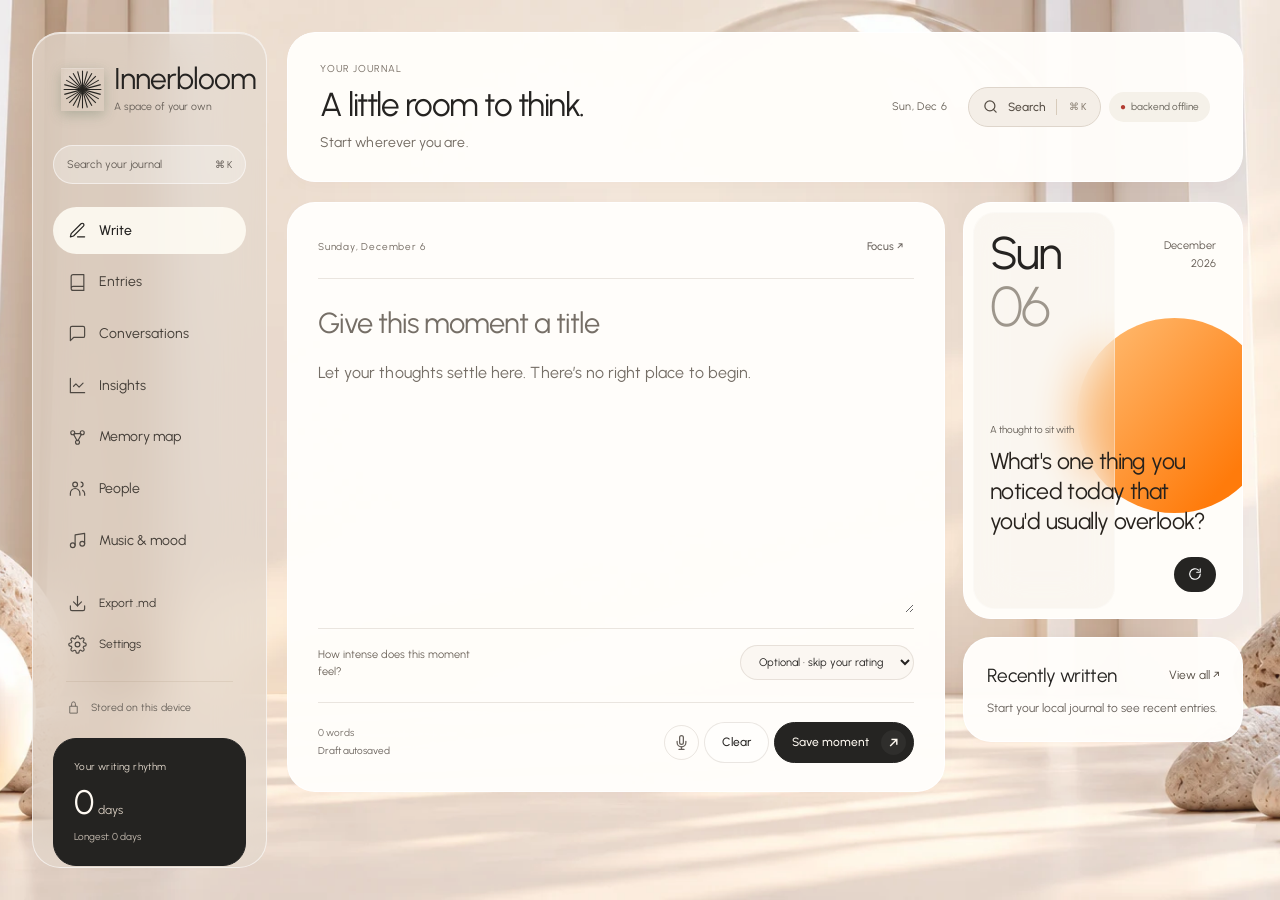
==== commit dcefc350: "People in the house style; Write fills the page width - People cards use labels, hairline feeling ba" ====
--- a/index.html
+++ b/index.html
@@ -4,13 +4,13 @@
 <head>
 <meta charset="utf-8"/>
 <meta content="width=device-width, initial-scale=1.0" name="viewport"/>
-<link href="assets/memory-map.css?v=innerbloom-5" rel="stylesheet"/>
+<link href="assets/memory-map.css?v=innerbloom-6" rel="stylesheet"/>
 <title>Innerbloom — Your AI Journal</title>
 
 
 
 
-<link href="assets/base.css?v=innerbloom-5" rel="stylesheet"/><link href="assets/glass.css?v=innerbloom-5" rel="stylesheet"/><link href="assets/refinements.css?v=innerbloom-5" rel="stylesheet"/><link href="assets/innerbloom.css?v=innerbloom-5" rel="stylesheet"/><meta content="light" name="color-scheme"/><meta content="default-src 'self'; script-src 'self' 'unsafe-inline'; style-src 'self' 'unsafe-inline'; font-src 'self'; img-src 'self' data: blob: https://i.scdn.co https://mosaic.scdn.co https://image-cdn-ak.spotifycdn.com https://platform-lookaside.fbsbx.com; connect-src 'self' http://127.0.0.1:* http://localhost:*; object-src 'none'; base-uri 'self'; form-action 'self'" http-equiv="Content-Security-Policy"/></head>
+<link href="assets/base.css?v=innerbloom-6" rel="stylesheet"/><link href="assets/glass.css?v=innerbloom-6" rel="stylesheet"/><link href="assets/refinements.css?v=innerbloom-6" rel="stylesheet"/><link href="assets/innerbloom.css?v=innerbloom-6" rel="stylesheet"/><meta content="light" name="color-scheme"/><meta content="default-src 'self'; script-src 'self' 'unsafe-inline'; style-src 'self' 'unsafe-inline'; font-src 'self'; img-src 'self' data: blob: https://i.scdn.co https://mosaic.scdn.co https://image-cdn-ak.spotifycdn.com https://platform-lookaside.fbsbx.com; connect-src 'self' http://127.0.0.1:* http://localhost:*; object-src 'none'; base-uri 'self'; form-action 'self'" http-equiv="Content-Security-Policy"/></head>
 <body>
 <!-- =========================================================================
      LAYOUT
@@ -354,5 +354,5 @@
 </div>
 </div>
 
-<script src="assets/memory-map.js?v=innerbloom-5"></script><script src="assets/app.js?v=innerbloom-5"></script><script src="assets/workspace.js?v=innerbloom-5"></script></body>
+<script src="assets/memory-map.js?v=innerbloom-6"></script><script src="assets/app.js?v=innerbloom-6"></script><script src="assets/workspace.js?v=innerbloom-6"></script></body>
 </html>
--- a/assets/innerbloom.css
+++ b/assets/innerbloom.css
@@ -4,4 +4,26 @@
 .dotmap-svg{min-height:500px}.dotmap-detail h2{font-weight:400}.dotmap-cluster-title{font-size:15px;font-weight:500;text-transform:capitalize}.atlas-group{cursor:pointer;outline:none}.atlas-group:focus path{stroke-width:3;stroke-opacity:.6}.dotmap-controls select{border:1px solid #e7ddd0;border-radius:24px;background:#fcf8f1;padding:9px 12px;color:#756955;font:inherit;font-size:12px}
 .persona-picker{border-radius:999px;background:#faf6ef;border:1px solid #e7ddd0;box-shadow:none;padding:4px}.persona-pill{border-radius:999px;padding:7px 18px}.persona-pill:hover{background:#f1e9dc}.persona-pill .p-name{font-weight:500}.persona-pill.active{background:#252422;box-shadow:none}.persona-pill.active .p-desc{color:rgba(255,250,242,.72)}
 .anniv-pill{border-radius:999px;background:#faf6ef;border:1px solid #e7ddd0;box-shadow:none}.anniv-pill:hover{background:#f4ece0;border-color:#dccfbc}.anniv-pill-label{color:#252422;font-weight:500}.anniv-modal{border-radius:28px;background:#fffcf7;border:1px solid #ebe2d5}
-.people-header{color:#887b69;padding:0 4px 4px}.person-card{border-radius:24px;background:rgba(255,252,247,.94);border:1px solid #ebe2d5;box-shadow:none}.person-name{font-weight:400}
+body.public-demo .spotify-settings{display:none}.demo-off{padding:36px;max-width:640px}.demo-off h3{font-size:28px;font-weight:400;margin:12px 0}.demo-off p{color:#887b69;line-height:1.6}
+/* Write: fill the same width as the page header (the old 880px cap centred it) */
+.write-wrap{max-width:none;margin:0}
+/* People, in the house style: labels, hairlines and rows rather than pills */
+.people-lede{display:flex;align-items:baseline;gap:18px;flex-wrap:wrap;padding:2px 4px 18px}.people-lede p{margin:0;color:#887b69;font-size:13px}
+.people-grid{display:grid;grid-template-columns:repeat(auto-fill,minmax(300px,1fr));gap:18px}
+.person-panel{display:flex;flex-direction:column;gap:18px;padding:26px 28px;border:1px solid #ffffffe0;background:rgba(255,253,250,.94);border-radius:28px;box-shadow:var(--shadow-sm);cursor:pointer;transition:transform .2s ease,box-shadow .2s ease}
+.person-panel:hover{transform:translateY(-2px);box-shadow:var(--shadow)}.person-panel:focus-visible{outline:2px solid #252422;outline-offset:3px}
+.person-top{display:flex;gap:16px;align-items:flex-start}.person-top h3{font-size:26px;font-weight:400;letter-spacing:-.02em;margin:4px 0 2px;color:#252422}.person-top p{margin:0;color:#887b69;font-size:12.5px}
+.person-mark{position:relative;flex:0 0 52px;height:52px;border-radius:50%;border:1px solid #d9cdbb;display:grid;place-items:center;font-size:22px;font-weight:300;color:#3f3831;background:#faf6ef}
+.person-mark i{position:absolute;right:1px;bottom:3px;width:11px;height:11px;border-radius:50%;border:2px solid #fffdfa}
+.person-status{margin:-6px 0 0;font-size:12px;color:#b95116}
+.person-panel section{display:flex;flex-direction:column;gap:9px;border-top:1px solid var(--border);padding-top:14px}
+.person-feelings{list-style:none;margin:0;padding:0;display:flex;flex-direction:column;gap:7px}
+.person-feelings li{display:grid;grid-template-columns:110px 1fr 36px;align-items:center;gap:12px;font-size:12.5px;color:#3f3831;text-transform:capitalize}
+.person-feelings li span{display:flex;align-items:center;gap:8px}.person-feelings li i{width:6px;height:6px;border-radius:50%}
+.person-feelings b{height:1px;background:#e4dacb;position:relative}.person-feelings b::after{content:"";position:absolute;left:0;top:-.5px;height:2px;width:var(--w);background:#3f3831;border-radius:2px}
+.person-feelings small{text-align:right;color:#9e8d77;font-variant-numeric:tabular-nums}
+.person-topics{margin:0;color:#5f564b;font-size:13px;line-height:1.6}
+.person-pages{display:flex;flex-direction:column}
+.person-page{display:flex;justify-content:space-between;gap:14px;border:0;border-top:1px solid #efe7db;background:none;padding:10px 0;font:inherit;font-size:13px;color:#3f3831;text-align:left;cursor:pointer}
+.person-page:first-child{border-top:0;padding-top:2px}.person-page span{overflow:hidden;text-overflow:ellipsis;white-space:nowrap}.person-page time{color:#9e8d77;font-size:11.5px;white-space:nowrap}.person-page:hover span{text-decoration:underline;text-underline-offset:3px}
+.person-open{margin-top:auto;align-self:flex-start;font-size:12px}
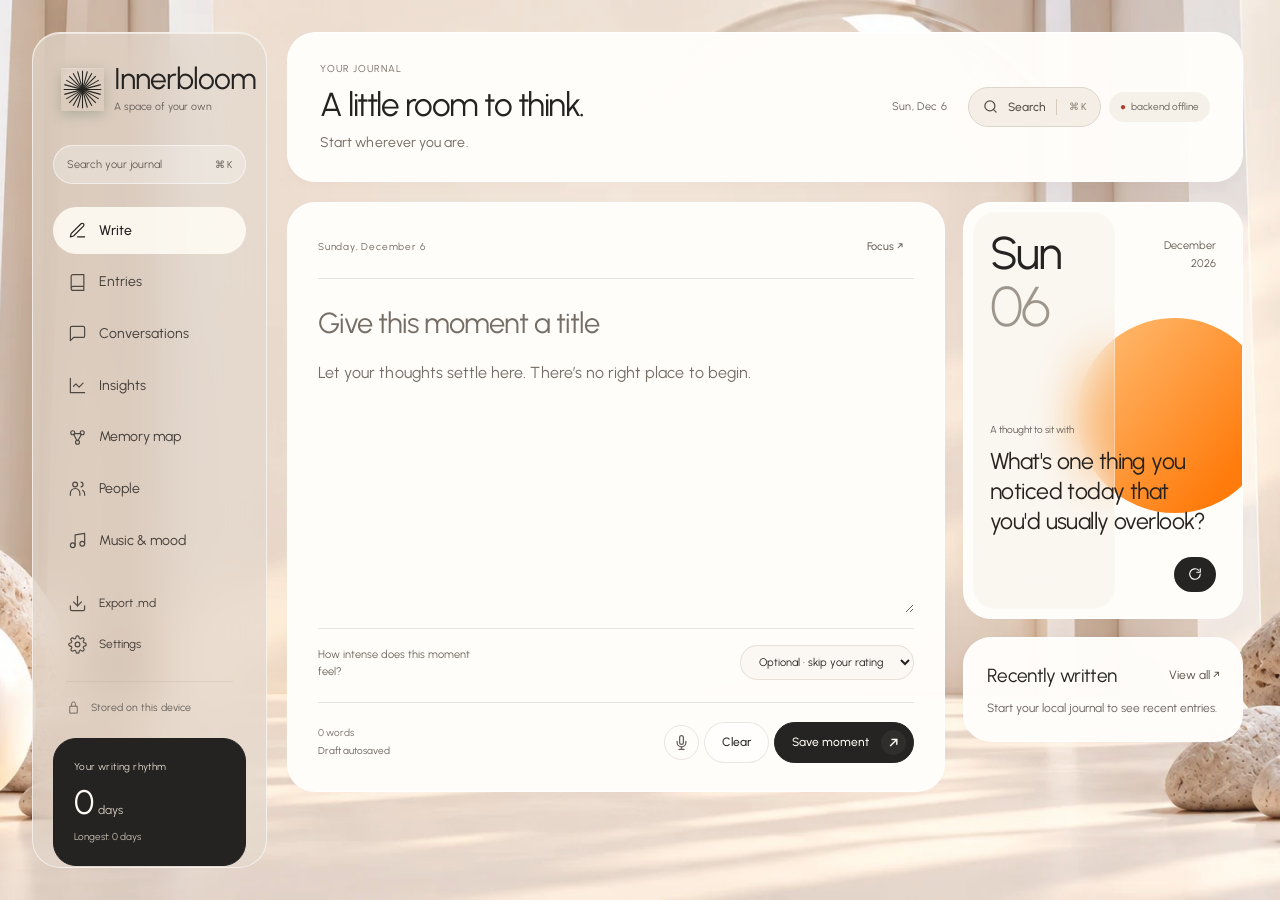
==== commit c20cc1a5: "Demo banner: Innerbloom is made to run locally, offline The public demo says up front that Innerbloo" ====
--- a/index.html
+++ b/index.html
@@ -4,13 +4,13 @@
 <head>
 <meta charset="utf-8"/>
 <meta content="width=device-width, initial-scale=1.0" name="viewport"/>
-<link href="assets/memory-map.css?v=innerbloom-6" rel="stylesheet"/>
+<link href="assets/memory-map.css?v=innerbloom-7" rel="stylesheet"/>
 <title>Innerbloom — Your AI Journal</title>
 
 
 
 
-<link href="assets/base.css?v=innerbloom-6" rel="stylesheet"/><link href="assets/glass.css?v=innerbloom-6" rel="stylesheet"/><link href="assets/refinements.css?v=innerbloom-6" rel="stylesheet"/><link href="assets/innerbloom.css?v=innerbloom-6" rel="stylesheet"/><meta content="light" name="color-scheme"/><meta content="default-src 'self'; script-src 'self' 'unsafe-inline'; style-src 'self' 'unsafe-inline'; font-src 'self'; img-src 'self' data: blob: https://i.scdn.co https://mosaic.scdn.co https://image-cdn-ak.spotifycdn.com https://platform-lookaside.fbsbx.com; connect-src 'self' http://127.0.0.1:* http://localhost:*; object-src 'none'; base-uri 'self'; form-action 'self'" http-equiv="Content-Security-Policy"/></head>
+<link href="assets/base.css?v=innerbloom-7" rel="stylesheet"/><link href="assets/glass.css?v=innerbloom-7" rel="stylesheet"/><link href="assets/refinements.css?v=innerbloom-7" rel="stylesheet"/><link href="assets/innerbloom.css?v=innerbloom-7" rel="stylesheet"/><meta content="light" name="color-scheme"/><meta content="default-src 'self'; script-src 'self' 'unsafe-inline'; style-src 'self' 'unsafe-inline'; font-src 'self'; img-src 'self' data: blob: https://i.scdn.co https://mosaic.scdn.co https://image-cdn-ak.spotifycdn.com https://platform-lookaside.fbsbx.com; connect-src 'self' http://127.0.0.1:* http://localhost:*; object-src 'none'; base-uri 'self'; form-action 'self'" http-equiv="Content-Security-Policy"/></head>
 <body>
 <!-- =========================================================================
      LAYOUT
@@ -354,5 +354,5 @@
 </div>
 </div>
 
-<script src="assets/memory-map.js?v=innerbloom-6"></script><script src="assets/app.js?v=innerbloom-6"></script><script src="assets/workspace.js?v=innerbloom-6"></script></body>
+<script src="assets/memory-map.js?v=innerbloom-7"></script><script src="assets/app.js?v=innerbloom-7"></script><script src="assets/workspace.js?v=innerbloom-7"></script></body>
 </html>
--- a/assets/innerbloom.css
+++ b/assets/innerbloom.css
@@ -27,3 +27,4 @@
 .person-page{display:flex;justify-content:space-between;gap:14px;border:0;border-top:1px solid #efe7db;background:none;padding:10px 0;font:inherit;font-size:13px;color:#3f3831;text-align:left;cursor:pointer}
 .person-page:first-child{border-top:0;padding-top:2px}.person-page span{overflow:hidden;text-overflow:ellipsis;white-space:nowrap}.person-page time{color:#9e8d77;font-size:11.5px;white-space:nowrap}.person-page:hover span{text-decoration:underline;text-underline-offset:3px}
 .person-open{margin-top:auto;align-self:flex-start;font-size:12px}
+.demo-banner strong{font-weight:500;color:#fffaf2}.demo-banner a{color:#fffaf2;text-decoration:underline;text-underline-offset:2px}
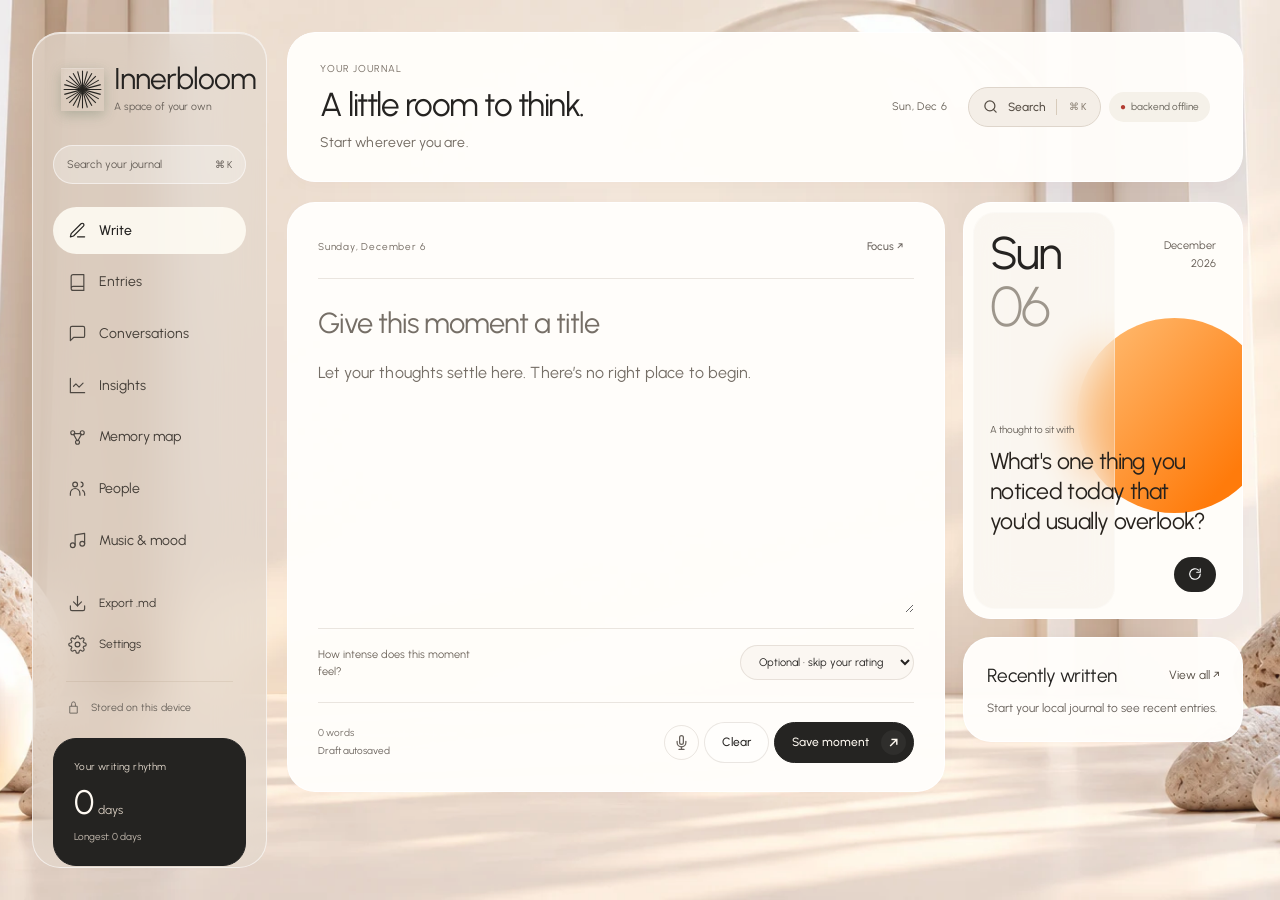
==== commit e209b34d: "Demo: visitor's own time zone, and a sample journal that clusters - Requests may carry the browser's" ====
--- a/index.html
+++ b/index.html
@@ -4,13 +4,13 @@
 <head>
 <meta charset="utf-8"/>
 <meta content="width=device-width, initial-scale=1.0" name="viewport"/>
-<link href="assets/memory-map.css?v=innerbloom-7" rel="stylesheet"/>
+<link href="assets/memory-map.css?v=innerbloom-8" rel="stylesheet"/>
 <title>Innerbloom — Your AI Journal</title>
 
 
 
 
-<link href="assets/base.css?v=innerbloom-7" rel="stylesheet"/><link href="assets/glass.css?v=innerbloom-7" rel="stylesheet"/><link href="assets/refinements.css?v=innerbloom-7" rel="stylesheet"/><link href="assets/innerbloom.css?v=innerbloom-7" rel="stylesheet"/><meta content="light" name="color-scheme"/><meta content="default-src 'self'; script-src 'self' 'unsafe-inline'; style-src 'self' 'unsafe-inline'; font-src 'self'; img-src 'self' data: blob: https://i.scdn.co https://mosaic.scdn.co https://image-cdn-ak.spotifycdn.com https://platform-lookaside.fbsbx.com; connect-src 'self' http://127.0.0.1:* http://localhost:*; object-src 'none'; base-uri 'self'; form-action 'self'" http-equiv="Content-Security-Policy"/></head>
+<link href="assets/base.css?v=innerbloom-8" rel="stylesheet"/><link href="assets/glass.css?v=innerbloom-8" rel="stylesheet"/><link href="assets/refinements.css?v=innerbloom-8" rel="stylesheet"/><link href="assets/innerbloom.css?v=innerbloom-8" rel="stylesheet"/><meta content="light" name="color-scheme"/><meta content="default-src 'self'; script-src 'self' 'unsafe-inline'; style-src 'self' 'unsafe-inline'; font-src 'self'; img-src 'self' data: blob: https://i.scdn.co https://mosaic.scdn.co https://image-cdn-ak.spotifycdn.com https://platform-lookaside.fbsbx.com; connect-src 'self' http://127.0.0.1:* http://localhost:*; object-src 'none'; base-uri 'self'; form-action 'self'" http-equiv="Content-Security-Policy"/></head>
 <body>
 <!-- =========================================================================
      LAYOUT
@@ -354,5 +354,5 @@
 </div>
 </div>
 
-<script src="assets/memory-map.js?v=innerbloom-7"></script><script src="assets/app.js?v=innerbloom-7"></script><script src="assets/workspace.js?v=innerbloom-7"></script></body>
+<script src="assets/memory-map.js?v=innerbloom-8"></script><script src="assets/app.js?v=innerbloom-8"></script><script src="assets/workspace.js?v=innerbloom-8"></script></body>
 </html>
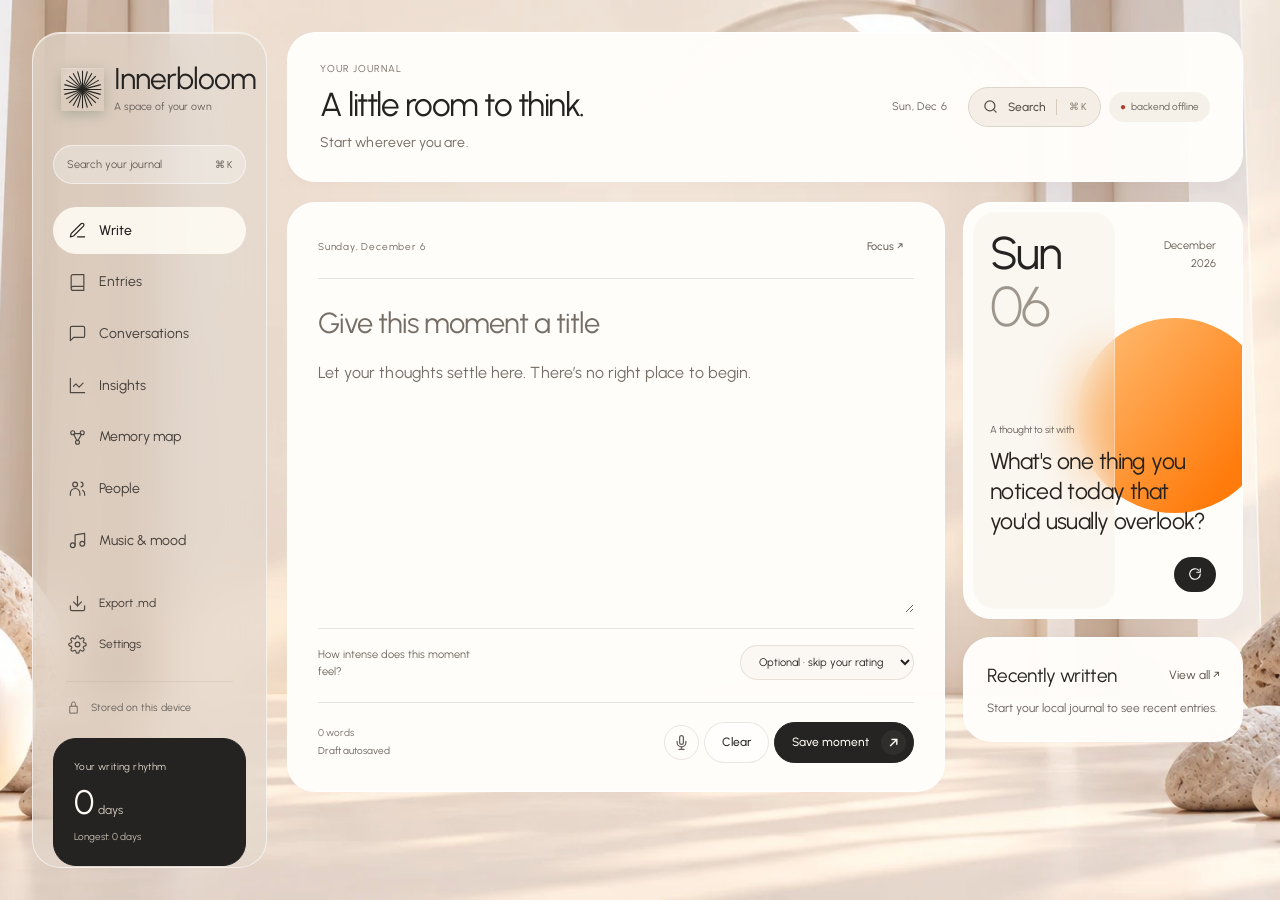
==== commit 1d095176: "Check every message for crisis risk, not only flagged phrases On independently written cases the old" ====
--- a/index.html
+++ b/index.html
@@ -4,13 +4,13 @@
 <head>
 <meta charset="utf-8"/>
 <meta content="width=device-width, initial-scale=1.0" name="viewport"/>
-<link href="assets/memory-map.css?v=innerbloom-8" rel="stylesheet"/>
+<link href="assets/memory-map.css?v=innerbloom-11" rel="stylesheet"/>
 <title>Innerbloom — Your AI Journal</title>
 
 
 
 
-<link href="assets/base.css?v=innerbloom-8" rel="stylesheet"/><link href="assets/glass.css?v=innerbloom-8" rel="stylesheet"/><link href="assets/refinements.css?v=innerbloom-8" rel="stylesheet"/><link href="assets/innerbloom.css?v=innerbloom-8" rel="stylesheet"/><meta content="light" name="color-scheme"/><meta content="default-src 'self'; script-src 'self' 'unsafe-inline'; style-src 'self' 'unsafe-inline'; font-src 'self'; img-src 'self' data: blob: https://i.scdn.co https://mosaic.scdn.co https://image-cdn-ak.spotifycdn.com https://platform-lookaside.fbsbx.com; connect-src 'self' http://127.0.0.1:* http://localhost:*; object-src 'none'; base-uri 'self'; form-action 'self'" http-equiv="Content-Security-Policy"/></head>
+<link href="assets/base.css?v=innerbloom-11" rel="stylesheet"/><link href="assets/glass.css?v=innerbloom-11" rel="stylesheet"/><link href="assets/refinements.css?v=innerbloom-11" rel="stylesheet"/><link href="assets/innerbloom.css?v=innerbloom-11" rel="stylesheet"/><meta content="light" name="color-scheme"/><meta content="default-src 'self'; script-src 'self' 'unsafe-inline'; style-src 'self' 'unsafe-inline'; font-src 'self'; img-src 'self' data: blob: https://i.scdn.co https://mosaic.scdn.co https://image-cdn-ak.spotifycdn.com https://platform-lookaside.fbsbx.com; connect-src 'self' http://127.0.0.1:* http://localhost:*; object-src 'none'; base-uri 'self'; form-action 'self'" http-equiv="Content-Security-Policy"/></head>
 <body>
 <!-- =========================================================================
      LAYOUT
@@ -354,5 +354,5 @@
 </div>
 </div>
 
-<script src="assets/memory-map.js?v=innerbloom-8"></script><script src="assets/app.js?v=innerbloom-8"></script><script src="assets/workspace.js?v=innerbloom-8"></script></body>
+<script src="assets/memory-map.js?v=innerbloom-11"></script><script src="assets/app.js?v=innerbloom-11"></script><script src="assets/workspace.js?v=innerbloom-11"></script></body>
 </html>
--- a/assets/refinements.css
+++ b/assets/refinements.css
@@ -66,3 +66,11 @@
 .map-centre{position:absolute;left:37%;top:50%;transform:translateY(-50%);width:26%;border-radius:26px;background:#2c2922;color:#fff9ed;padding:25px 20px;box-shadow:0 12px 35px #543a1612;z-index:1}.map-centre>.eyebrow{color:#d4b183;font-size:9px;letter-spacing:.12em}.map-centre time{display:block;font-size:10px;color:#c4b49d;margin-top:17px}.map-centre h2{font-size:24px;line-height:1.2;margin:10px 0 14px;overflow-wrap:anywhere}.map-centre p{font-size:10px;line-height:1.6;color:#baa68a}.map-centre .memory-open{margin:17px 0 0;width:auto;height:auto;border-radius:100px;padding:10px 14px;font:500 11px Urbanist,sans-serif;background:#f2ac5c}
 .map-neighbour{position:absolute;width:28%;top:23%;transform:translateY(-50%);border:1px solid #e4d5c0;background:linear-gradient(140deg,#fffdf9,#f5ecdf);border-radius:22px;box-shadow:0 7px 25px #6b462008;overflow:hidden;z-index:1}.map-slot-0,.map-slot-2{left:0}.map-slot-1,.map-slot-3{right:0}.map-slot-2,.map-slot-3{top:77%}.map-recentre{border:0;background:none;width:100%;text-align:left;padding:21px 21px 15px;color:#493a29}.map-recentre time{font-size:10px;color:#a08869}.map-recentre h3{font-size:20px;line-height:1.25;margin:9px 0 16px;overflow-wrap:anywhere}.map-shared{display:block;font-size:11px;line-height:1.6;color:#a07e53}.map-shared small{display:block;font-size:8px;letter-spacing:.07em;color:#b59b7b;margin-bottom:5px}.map-read{border:0;border-top:1px solid #e9dccb;background:#f6ecdf66;padding:11px 21px;width:100%;text-align:right;font:400 10px Urbanist,sans-serif;color:#9c7850}.map-recentre:hover{background:#f1e3d14d}.map-read:hover{color:#453323;background:#eaddc966}.map-link-label{position:absolute;z-index:2;padding:5px 9px;border:1px solid #dfc9a9;border-radius:999px;background:#fffaf2;color:#98724a;font-size:9px;letter-spacing:.02em;box-shadow:0 3px 12px #6b46200d;white-space:nowrap}.map-link-label-0{left:27%;top:31%}.map-link-label-1{right:27%;top:31%}.map-link-label-2{left:27%;top:65%}.map-link-label-3{right:27%;top:65%}.map-no-links{position:absolute;top:78%;width:100%;text-align:center;color:#9f8768;font-size:13px;line-height:1.7}.memory-pagination{margin-top:0;padding-top:14px;border-top:1px solid #eee3d4}.memory-heading>span:last-child{font-size:11px}.rhythm-day.unwritten small{color:#bcb0a0}
 .relationship-field{height:560px;background:linear-gradient(90deg,#fbf6ee 0%,#fffdf9 48%,#f8f0e5 100%);border:1px solid #eadbc8;border-radius:24px}.relationship-field .map-centre{left:7%;top:50%;width:30%;padding:28px 24px}.relationship-field .map-neighbour{left:auto;right:7%;width:35%;height:94px;top:11%;transform:none;border-radius:16px}.relationship-field .map-slot-0{top:11%}.relationship-field .map-slot-1{top:29%}.relationship-field .map-slot-2{top:51%}.relationship-field .map-slot-3{top:69%}.relationship-field .map-recentre{padding:13px 18px 9px 48px;min-height:62px}.relationship-field .map-recentre time{font-size:9px}.relationship-field .map-recentre h3{display:inline-block;font-size:16px;margin:5px 0 4px;max-width:80%;vertical-align:top}.relationship-field .map-shared{font-size:9px;line-height:1.3}.relationship-field .map-shared small{display:inline;margin-right:7px;font-size:7px}.relationship-field .map-read{padding:7px 18px;font-size:9px}.relationship-field .map-order{position:absolute;left:17px;top:17px;color:#bc8b58;font-size:15px;font-weight:600}.relationship-field .map-link-label{left:48%;right:auto;padding:4px 8px;font-size:8px;background:#fffdf9}.relationship-field .map-link-label-0{top:17%}.relationship-field .map-link-label-1{top:35%}.relationship-field .map-link-label-2{top:57%}.relationship-field .map-link-label-3{top:75%}
+
+/* Entries saved while the model was unreachable */
+.unread-note{display:flex;align-items:center;justify-content:space-between;gap:16px;flex-wrap:wrap;margin:0 0 16px;padding:14px 18px;border:1px solid var(--border);border-radius:18px;background:rgba(255,250,240,.8);font-size:13px;color:var(--text)}
+.unread-note span{flex:1 1 260px}
+
+/* Wellbeing with too few entries: neutral, not the green of "no pattern" */
+.wellbeing-card.insufficient .level-strip{background:var(--border)}
+.wellbeing-card.insufficient .level{background:transparent;color:var(--text-muted);border-color:var(--border)}
